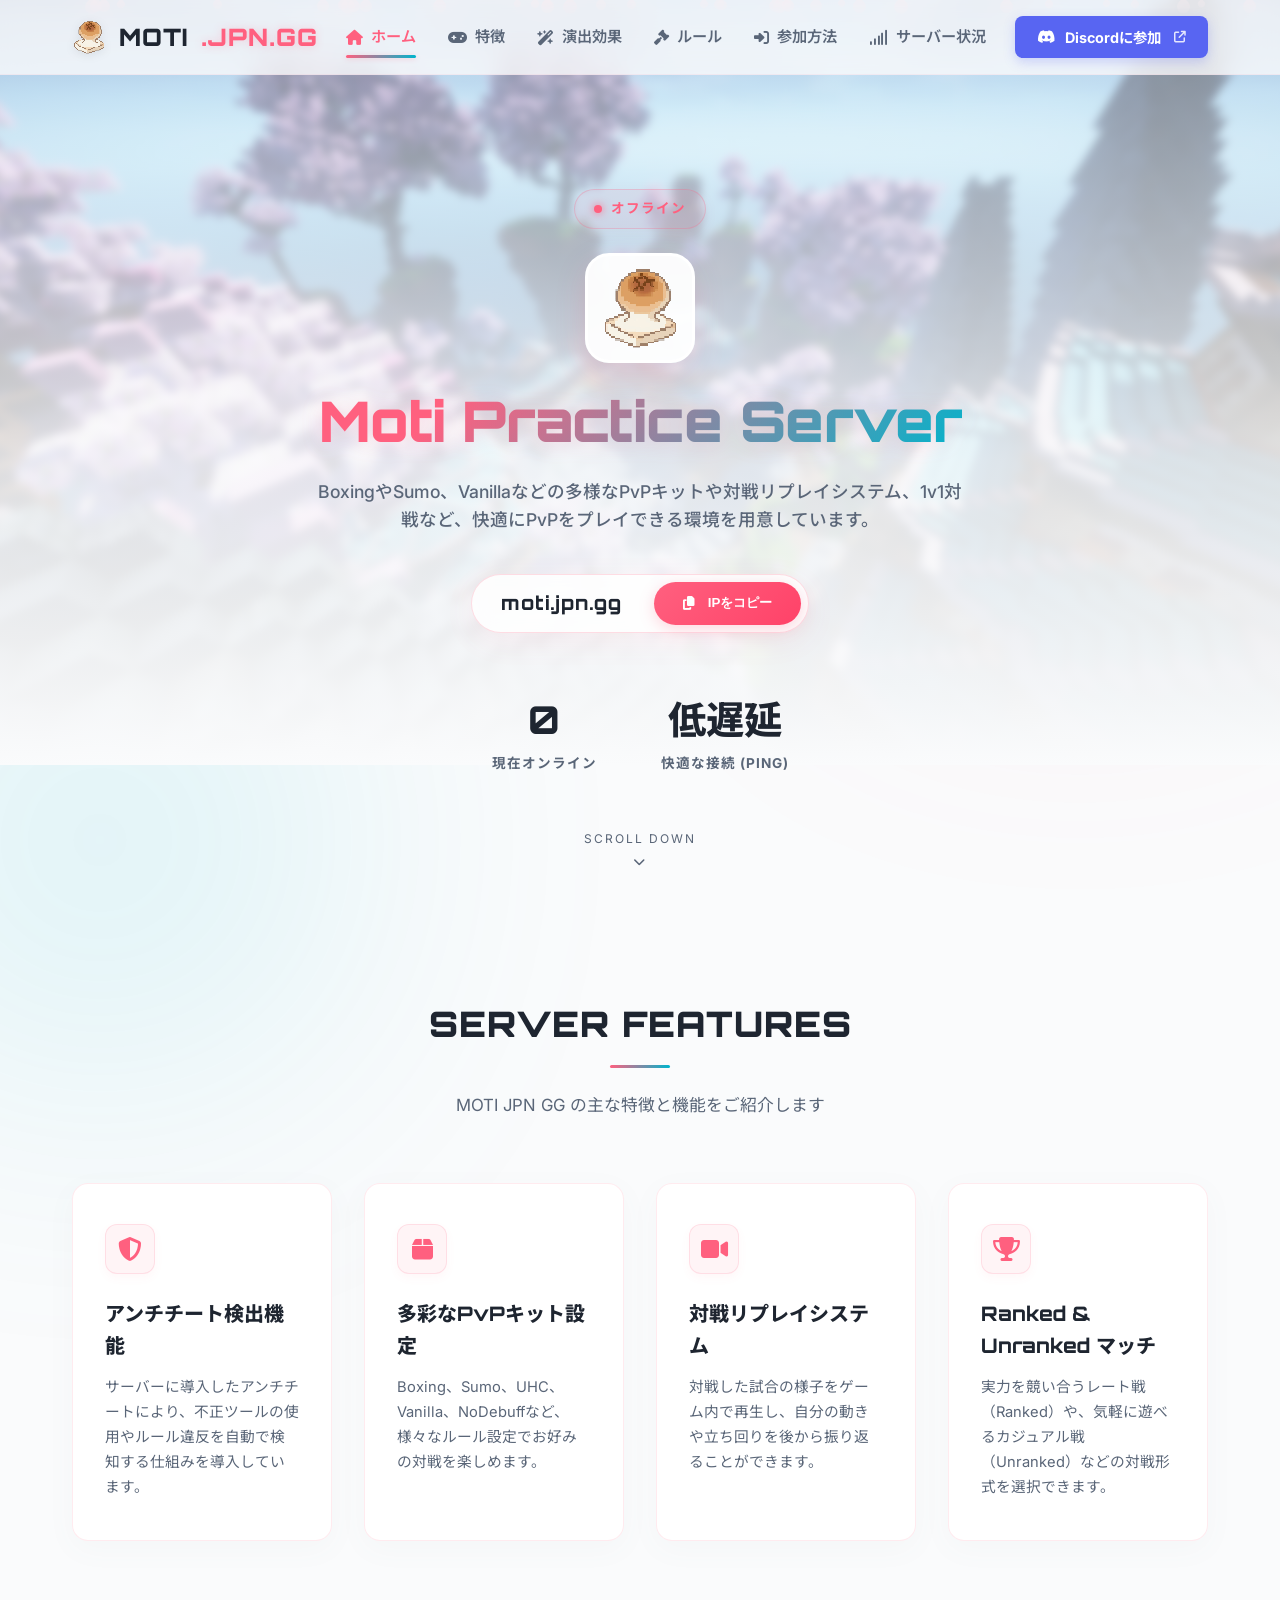
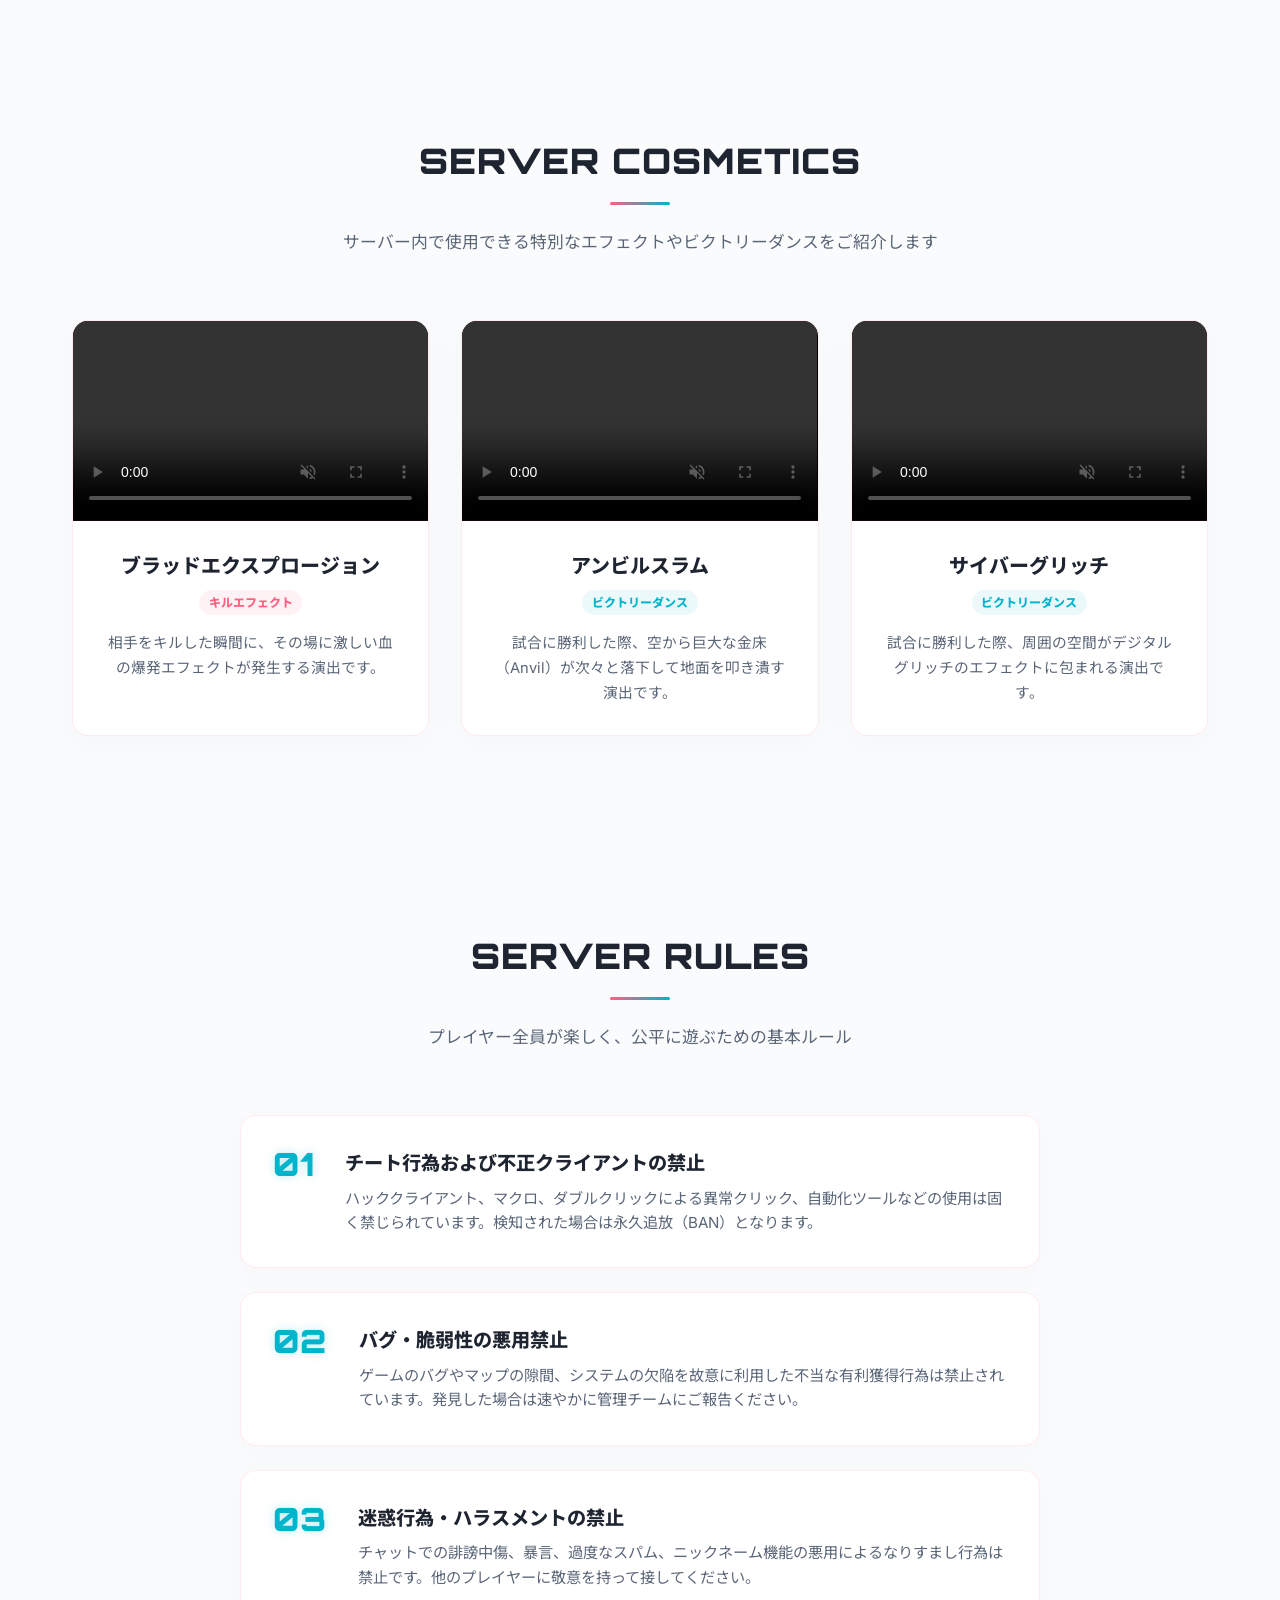
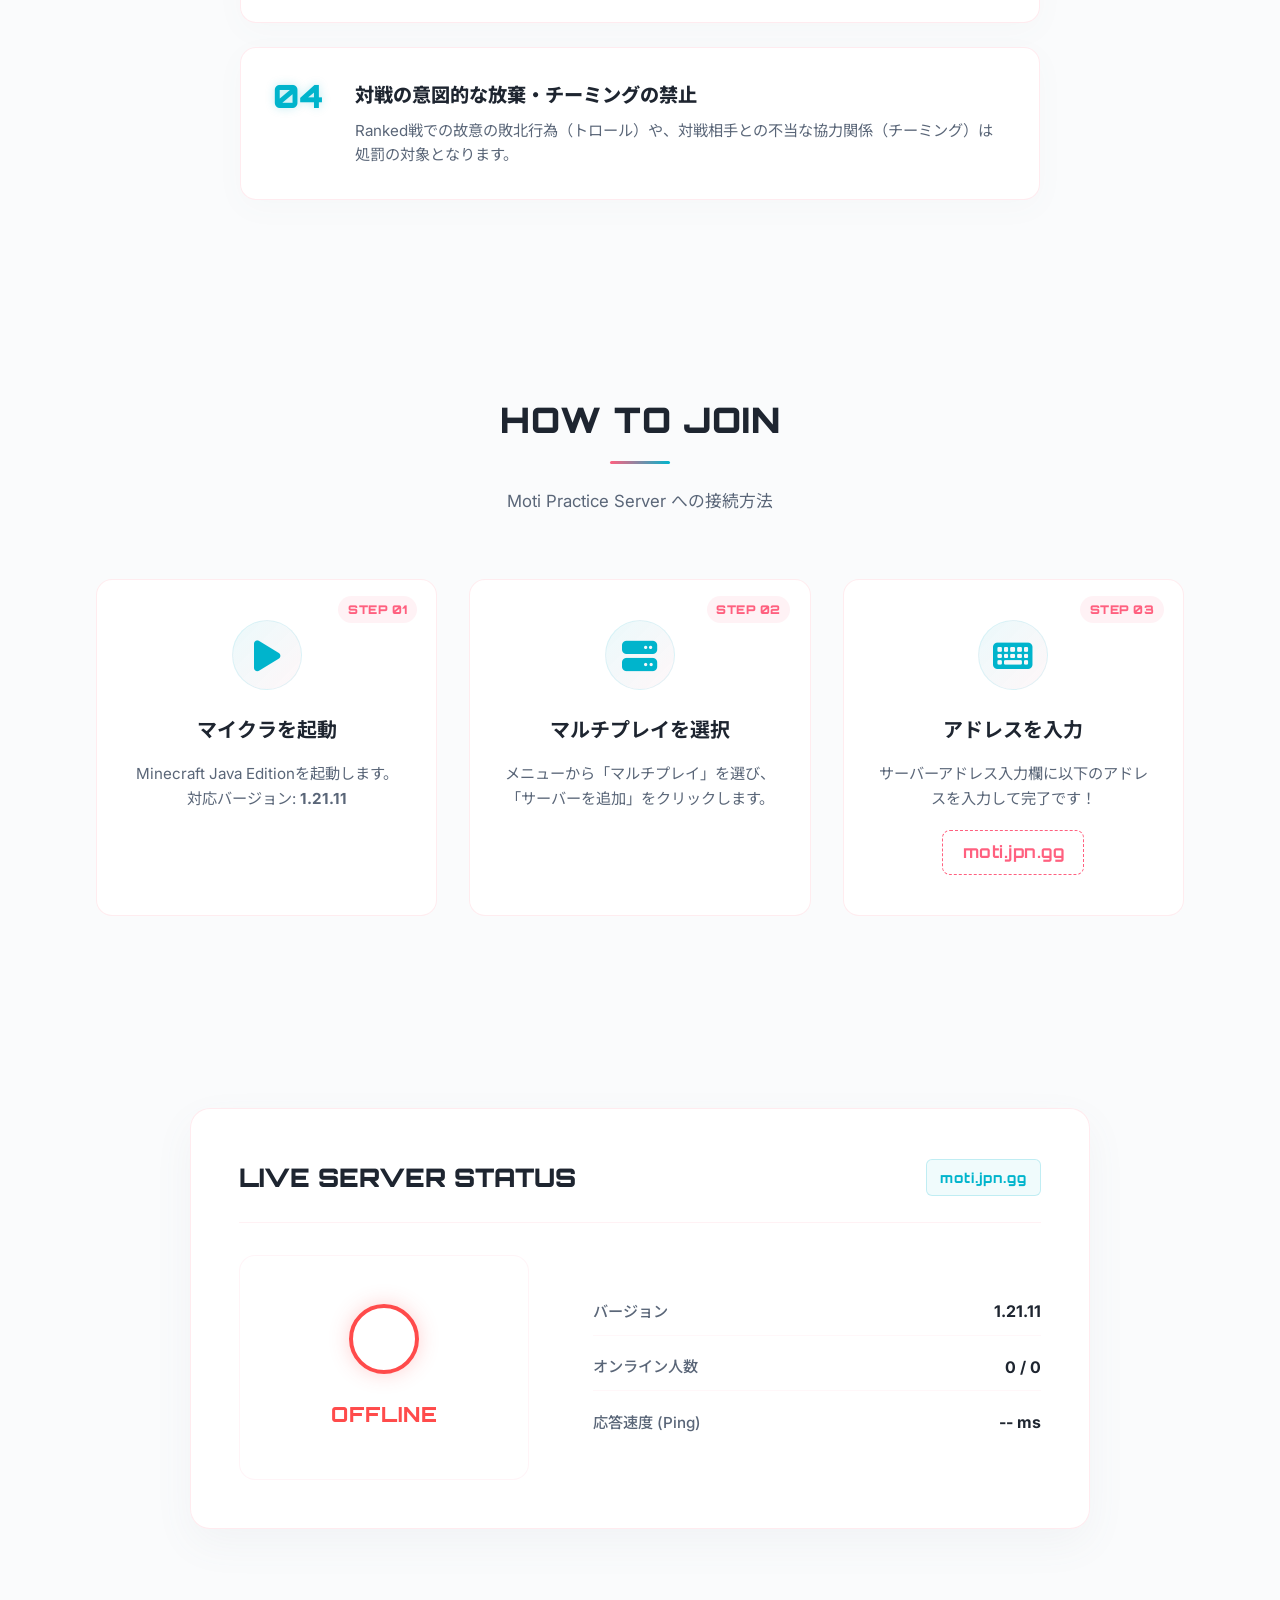
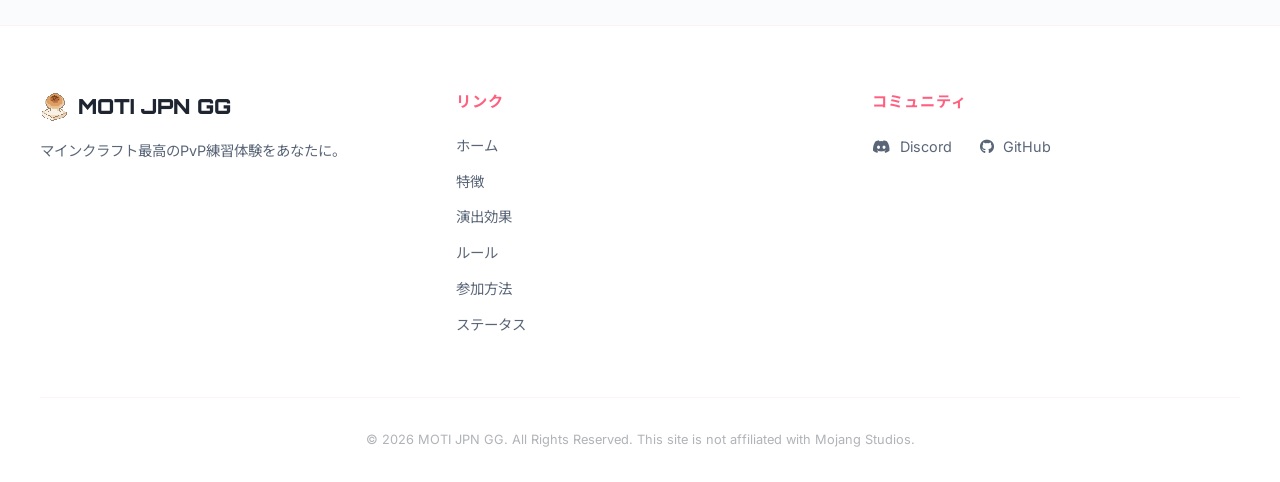
==== index.html @ 1f6f7da0 "Add files via upload" ====
<!DOCTYPE html>
<html lang="ja">
<head>
    <meta charset="UTF-8">
    <meta name="viewport" content="width=device-width, initial-scale=1.0">
    <title>MOTI JPN GG | マインクラフト PvP プラクティスサーバー</title>
    <meta name="description" content="MOTI JPN GGは、Sumo, Boxing, Vanilla, UHCなどの充実したキット対戦、アンチチート機能、リプレイ機能を備えたMinecraft PvPプラクティスサーバーです。IP: moti.jpn.gg">
    
    <!-- Google Fonts -->
    <link rel="preconnect" href="https://fonts.googleapis.com">
    <link rel="preconnect" href="https://fonts.gstatic.com" crossorigin>
    <link href="https://fonts.googleapis.com/css2?family=Inter:wght@300;400;600;700;800&family=Orbitron:wght@500;700;900&family=Noto+Sans+JP:wght@400;500;700;900&display=swap" rel="stylesheet">
    
    <!-- FontAwesome Icons -->
    <link rel="stylesheet" href="https://cdnjs.cloudflare.com/ajax/libs/font-awesome/6.4.0/css/all.min.css">
    
    <!-- Favicon (Tab Icon) -->
    <link rel="icon" href="assets/logo.png" type="image/png">
    
    <!-- CSS Stylesheet -->
    <link rel="stylesheet" href="style.css">
</head>
<body>
    <!-- Sakura Falling Background effect container -->
    <div class="sakura-container" id="sakura-container"></div>

    <!-- Background Glows (Sakura Soft Pink & Cyan) -->
    <div class="bg-glow bg-glow-1"></div>
    <div class="bg-glow bg-glow-2"></div>

    <!-- Navigation Header -->
    <header class="header">
        <div class="nav-container">
            <a href="#" class="logo" id="nav-logo">
                <img src="assets/logo.png" alt="Mochi Logo" class="logo-img">
                <span class="logo-moti">MOTI</span><span class="logo-gg">.JPN.GG</span>
            </a>
            
            <nav class="nav-menu" id="nav-menu">
                <a href="#home" class="nav-link active" id="link-home"><i class="fa-solid fa-house"></i> ホーム</a>
                <a href="#features" class="nav-link" id="link-features"><i class="fa-solid fa-gamepad"></i> 特徴</a>
                <a href="#cosmetics" class="nav-link" id="link-cosmetics"><i class="fa-solid fa-wand-magic-sparkles"></i> 演出効果</a>
                <a href="#rules" class="nav-link" id="link-rules"><i class="fa-solid fa-gavel"></i> ルール</a>
                <a href="#join" class="nav-link" id="link-join"><i class="fa-solid fa-right-to-bracket"></i> 参加方法</a>
                <a href="#status" class="nav-link" id="link-status"><i class="fa-solid fa-signal"></i> サーバー状況</a>
            </nav>
            
            <div class="nav-cta">
                <a href="https://discord.gg/aWamq5YGHT" target="_blank" class="btn btn-discord-nav" id="btn-discord-nav">
                    <i class="fa-brands fa-discord"></i> Discordに参加 <i class="fa-solid fa-arrow-up-right-from-square" style="font-size: 0.75rem; margin-left: 0.2rem; opacity: 0.85;"></i>
                </a>
            </div>
            
            <button class="mobile-menu-toggle" id="mobile-menu-toggle" aria-label="Toggle menu">
                <i class="fa-solid fa-bars"></i>
            </button>
        </div>
    </header>

    <!-- Mobile Drawer Menu -->
    <div class="mobile-drawer" id="mobile-drawer">
        <button class="mobile-drawer-close" id="mobile-drawer-close"><i class="fa-solid fa-xmark"></i></button>
        <div class="drawer-links">
            <a href="#home" class="drawer-link" id="drawer-link-home"><i class="fa-solid fa-house"></i> ホーム</a>
            <a href="#features" class="drawer-link" id="drawer-link-features"><i class="fa-solid fa-gamepad"></i> 特徴</a>
            <a href="#cosmetics" class="drawer-link" id="drawer-link-cosmetics"><i class="fa-solid fa-wand-magic-sparkles"></i> 演出効果</a>
            <a href="#rules" class="drawer-link" id="drawer-link-rules"><i class="fa-solid fa-gavel"></i> ルール</a>
            <a href="#join" class="drawer-link" id="drawer-link-join"><i class="fa-solid fa-right-to-bracket"></i> 参加方法</a>
            <a href="#status" class="drawer-link" id="drawer-link-status"><i class="fa-solid fa-signal"></i> サーバー状況</a>
            <button class="btn btn-copy-ip" id="btn-copy-ip-drawer" style="margin-top: 2rem; width: 100%;">
                <i class="fa-solid fa-copy"></i> IPをコピー
            </button>
        </div>
    </div>

    <!-- Main Content Container -->
    <main>
        <!-- Hero Section -->
        <section id="home" class="hero-section">
            <div class="hero-banner-container">
                <div class="hero-banner-image" style="background-image: url('assets/lobby.jpg');"></div>
                <div class="hero-banner-overlay"></div>
            </div>
            
            <div class="hero-content">
                <div class="status-badge" id="hero-status-badge">
                    <span class="pulse-indicator"></span>
                    <span class="status-badge-text" id="status-badge-text">読み込み中...</span>
                </div>

                <div class="hero-icon-container">
                    <img src="assets/logo.png" alt="Mochi Mascot" class="hero-mascot-img">
                </div>
                
                <h1 class="hero-title">
                    <span class="text-glow">Moti Practice Server</span>
                </h1>
                
                <p class="hero-description">
                    BoxingやSumo、Vanillaなどの多様なPvPキットや対戦リプレイシステム、1v1対戦など、快適にPvPをプレイできる環境を用意しています。
                </p>

                <!-- Copy IP Card -->
                <div class="copy-ip-container">
                    <div class="ip-display" id="ip-address">moti.jpn.gg</div>
                    <button class="btn-copy-hero" id="btn-copy-ip-hero" aria-label="Copy server IP address">
                        <span class="copy-icon"><i class="fa-solid fa-copy"></i></span>
                        <span class="copy-text">IPをコピー</span>
                    </button>
                </div>
                
                <div class="hero-stats">
                    <div class="stat-card">
                        <span class="stat-number" id="hero-online-count">0</span>
                        <span class="stat-label">現在オンライン</span>
                    </div>
                    <div class="stat-card">
                        <span class="stat-number">低遅延</span>
                        <span class="stat-label">快適な接続 (Ping)</span>
                    </div>
                </div>
            </div>
            
            <div class="scroll-indicator">
                <span>SCROLL DOWN</span>
                <i class="fa-solid fa-chevron-down"></i>
            </div>
        </section>

        <!-- Features Section -->
        <section id="features" class="section">
            <h2 class="section-title">SERVER FEATURES <span class="accent-line"></span></h2>
            <p class="section-subtitle">MOTI JPN GG の主な特徴と機能をご紹介します</p>
            
            <div class="grid-container">
                <!-- Feature 1 -->
                <div class="feature-card">
                    <div class="feature-icon"><i class="fa-solid fa-shield-halved"></i></div>
                    <h3>アンチチート検出機能</h3>
                    <p>サーバーに導入したアンチチートにより、不正ツールの使用やルール違反を自動で検知する仕組みを導入しています。</p>
                </div>
                
                <!-- Feature 2 -->
                <div class="feature-card">
                    <div class="feature-icon"><i class="fa-solid fa-box"></i></div>
                    <h3>多彩なPvPキット設定</h3>
                    <p>Boxing、Sumo、UHC、Vanilla、NoDebuffなど、様々なルール設定でお好みの対戦を楽しめます。</p>
                </div>
                
                <!-- Feature 3 -->
                <div class="feature-card">
                    <div class="feature-icon"><i class="fa-solid fa-video"></i></div>
                    <h3>対戦リプレイシステム</h3>
                    <p>対戦した試合の様子をゲーム内で再生し、自分の動きや立ち回りを後から振り返ることができます。</p>
                </div>

                <!-- Feature 4 -->
                <div class="feature-card">
                    <div class="feature-icon"><i class="fa-solid fa-trophy"></i></div>
                    <h3>Ranked & Unranked マッチ</h3>
                    <p>実力を競い合うレート戦（Ranked）や、気軽に遊べるカジュアル戦（Unranked）などの対戦形式を選択できます。</p>
                </div>
            </div>
        </section>

        <!-- Cosmetics Section -->
        <section id="cosmetics" class="section">
            <h2 class="section-title">SERVER COSMETICS <span class="accent-line"></span></h2>
            <p class="section-subtitle">サーバー内で使用できる特別なエフェクトやビクトリーダンスをご紹介します</p>
            
            <div class="grid-container">
                <!-- Video 1 -->
                <div class="feature-card cosmetic-card">
                    <div class="video-wrapper">
                        <video class="cosmetic-video" autoplay loop muted playsinline controls>
                            <source src="assets/blood_explosion.mp4" type="video/mp4">
                            お使いのブラウザは動画の再生に対応していません。
                        </video>
                    </div>
                    <div class="cosmetic-info">
                        <h3>ブラッドエクスプロージョン</h3>
                        <span class="cosmetic-badge killeffect-badge">キルエフェクト</span>
                        <p>相手をキルした瞬間に、その場に激しい血の爆発エフェクトが発生する演出です。</p>
                    </div>
                </div>
                
                <!-- Video 2 -->
                <div class="feature-card cosmetic-card">
                    <div class="video-wrapper">
                        <video class="cosmetic-video" autoplay loop muted playsinline controls>
                            <source src="assets/anvil_slam.mp4" type="video/mp4">
                            お使いのブラウザは動画の再生に対応していません。
                        </video>
                    </div>
                    <div class="cosmetic-info">
                        <h3>アンビルスラム</h3>
                        <span class="cosmetic-badge victorydance-badge">ビクトリーダンス</span>
                        <p>試合に勝利した際、空から巨大な金床（Anvil）が次々と落下して地面を叩き潰す演出です。</p>
                    </div>
                </div>
                
                <!-- Video 3 -->
                <div class="feature-card cosmetic-card">
                    <div class="video-wrapper">
                        <video class="cosmetic-video" autoplay loop muted playsinline controls>
                            <source src="assets/cyber_glitch.mp4" type="video/mp4">
                            お使いのブラウザは動画の再生に対応していません。
                        </video>
                    </div>
                    <div class="cosmetic-info">
                        <h3>サイバーグリッチ</h3>
                        <span class="cosmetic-badge victorydance-badge">ビクトリーダンス</span>
                        <p>試合に勝利した際、周囲の空間がデジタルグリッチのエフェクトに包まれる演出です。</p>
                    </div>
                </div>
            </div>
        </section>

        <!-- Rules Section -->
        <section id="rules" class="section">
            <h2 class="section-title">SERVER RULES <span class="accent-line"></span></h2>
            <p class="section-subtitle">プレイヤー全員が楽しく、公平に遊ぶための基本ルール</p>
            
            <div class="rules-container">
                <div class="rule-item">
                    <div class="rule-number">01</div>
                    <div class="rule-content">
                        <h3>チート行為および不正クライアントの禁止</h3>
                        <p>ハッククライアント、マクロ、ダブルクリックによる異常クリック、自動化ツールなどの使用は固く禁じられています。検知された場合は永久追放（BAN）となります。</p>
                    </div>
                </div>
                
                <div class="rule-item">
                    <div class="rule-number">02</div>
                    <div class="rule-content">
                        <h3>バグ・脆弱性の悪用禁止</h3>
                        <p>ゲームのバグやマップの隙間、システムの欠陥を故意に利用した不当な有利獲得行為は禁止されています。発見した場合は速やかに管理チームにご報告ください。</p>
                    </div>
                </div>

                <div class="rule-item">
                    <div class="rule-number">03</div>
                    <div class="rule-content">
                        <h3>迷惑行為・ハラスメントの禁止</h3>
                        <p>チャットでの誹謗中傷、暴言、過度なスパム、ニックネーム機能の悪用によるなりすまし行為は禁止です。他のプレイヤーに敬意を持って接してください。</p>
                    </div>
                </div>
                
                <div class="rule-item">
                    <div class="rule-number">04</div>
                    <div class="rule-content">
                        <h3>対戦の意図的な放棄・チーミングの禁止</h3>
                        <p>Ranked戦での故意の敗北行為（トロール）や、対戦相手との不当な協力関係（チーミング）は処罰の対象となります。</p>
                    </div>
                </div>
            </div>
        </section>

        <!-- How to Join Section -->
        <section id="join" class="section">
            <h2 class="section-title">HOW TO JOIN <span class="accent-line"></span></h2>
            <p class="section-subtitle">Moti Practice Server への接続方法</p>
            
            <div class="join-steps-container">
                <!-- Step 1 -->
                <div class="join-step-card">
                    <div class="step-badge">STEP 01</div>
                    <div class="step-icon"><i class="fa-solid fa-play"></i></div>
                    <h3>マイクラを起動</h3>
                    <p>Minecraft Java Editionを起動します。<br>対応バージョン: <strong>1.21.11</strong></p>
                </div>
                
                <!-- Step 2 -->
                <div class="join-step-card">
                    <div class="step-badge">STEP 02</div>
                    <div class="step-icon"><i class="fa-solid fa-server"></i></div>
                    <h3>マルチプレイを選択</h3>
                    <p>メニューから「マルチプレイ」を選び、「サーバーを追加」をクリックします。</p>
                </div>
                
                <!-- Step 3 -->
                <div class="join-step-card">
                    <div class="step-badge">STEP 03</div>
                    <div class="step-icon"><i class="fa-solid fa-keyboard"></i></div>
                    <h3>アドレスを入力</h3>
                    <p>サーバーアドレス入力欄に以下のアドレスを入力して完了です！</p>
                    <div class="join-ip-box">moti.jpn.gg</div>
                </div>
            </div>
        </section>

        <!-- Server Status Section -->
        <section id="status" class="section">
            <div class="status-card-premium">
                <div class="status-header">
                    <h2>LIVE SERVER STATUS</h2>
                    <span class="server-ip-badge">moti.jpn.gg</span>
                </div>
                
                <div class="status-body">
                    <div class="status-indicator-large">
                        <div class="indicator-ring" id="status-ring"></div>
                        <div class="indicator-text" id="status-text-large">接続中...</div>
                    </div>
                    
                    <div class="status-details">
                        <div class="detail-row">
                            <span class="detail-label">バージョン</span>
                            <span class="detail-value" id="status-version">1.21.11</span>
                        </div>
                        <div class="detail-row">
                            <span class="detail-label">オンライン人数</span>
                            <span class="detail-value" id="status-players">0 / 0</span>
                        </div>

                        <div class="detail-row">
                            <span class="detail-label">応答速度 (Ping)</span>
                            <span class="detail-value" id="status-ping">-- ms</span>
                        </div>
                    </div>
                </div>
            </div>
        </section>
    </main>

    <!-- Footer -->
    <footer class="footer">
        <div class="footer-container">
            <div class="footer-brand">
                <div class="footer-logo-row">
                    <img src="assets/logo.png" alt="Mochi Logo" class="footer-logo-img">
                    <h3>MOTI JPN GG</h3>
                </div>
                <p>マインクラフト最高のPvP練習体験をあなたに。</p>
            </div>
            <div class="footer-links">
                <h4>リンク</h4>
                <a href="#home">ホーム</a>
                <a href="#features">特徴</a>
                <a href="#cosmetics">演出効果</a>
                <a href="#rules">ルール</a>
                <a href="#join">参加方法</a>
                <a href="#status">ステータス</a>
            </div>
            <div class="footer-social">
                <h4>コミュニティ</h4>
                <a href="https://discord.gg/aWamq5YGHT" target="_blank" aria-label="Join Discord"><i class="fa-brands fa-discord"></i> Discord</a>
                <a href="https://github.com/your-repo" target="_blank" aria-label="Github Repository"><i class="fa-brands fa-github"></i> GitHub</a>
            </div>
        </div>
        <div class="footer-bottom">
            <p>&copy; 2026 MOTI JPN GG. All Rights Reserved. This site is not affiliated with Mojang Studios.</p>
        </div>
    </footer>

    <!-- Copy Toast Notification -->
    <div class="toast" id="toast">
        <i class="fa-solid fa-circle-check"></i> IPアドレスをクリップボードにコピーしました！
    </div>

    <!-- JavaScript logic -->
    <script src="app.js"></script>
</body>
</html>
---- style.css ----
/* ==========================================================================
   MOTI JPN GG Premium Light Theme CSS (White-Dominant Sakura Design)
   ========================================================================== */

/* Variables */
:root {
    --bg-color: #fafbfc;
    --card-bg: rgba(255, 255, 255, 0.94);
    --card-border: rgba(255, 120, 147, 0.15);
    --text-primary: #1e2530;
    --text-secondary: #5a6678;
    --accent-color: #ff607f; /* Sakura Cherry Pink */
    --accent-glow: rgba(255, 96, 127, 0.25);
    --secondary-color: #00b4cc; /* Japanese Traditional Roof Cyan */
    --secondary-glow: rgba(0, 180, 204, 0.25);
    --success-color: #10b981;
    --transition-speed: 0.3s;
    --font-primary: 'Inter', 'Noto Sans JP', sans-serif;
    --font-heading: 'Orbitron', 'Noto Sans JP', sans-serif;
}

/* Reset */
* {
    margin: 0;
    padding: 0;
    box-sizing: border-box;
    scroll-behavior: smooth;
}

body {
    background-color: var(--bg-color);
    color: var(--text-primary);
    font-family: var(--font-primary);
    line-height: 1.6;
    overflow-x: hidden;
}

/* Background Glow Effects */
.bg-glow {
    position: absolute;
    width: 600px;
    height: 600px;
    border-radius: 50%;
    filter: blur(140px);
    opacity: 0.25;
    pointer-events: none;
    z-index: -1;
}

.bg-glow-1 {
    top: 10%;
    right: -100px;
    background: radial-gradient(circle, var(--accent-color) 0%, transparent 70%);
}

.bg-glow-2 {
    top: 60%;
    left: -200px;
    background: radial-gradient(circle, var(--secondary-color) 0%, transparent 70%);
}

/* Scrollbar Customization */
::-webkit-scrollbar {
    width: 8px;
}

::-webkit-scrollbar-track {
    background: var(--bg-color);
}

::-webkit-scrollbar-thumb {
    background: rgba(255, 96, 127, 0.35);
    border-radius: 4px;
}

::-webkit-scrollbar-thumb:hover {
    background: var(--accent-color);
}

/* Header & Navigation */
.header {
    position: fixed;
    top: 0;
    left: 0;
    width: 100%;
    z-index: 100;
    backdrop-filter: blur(15px);
    background-color: rgba(250, 251, 252, 0.8);
    border-bottom: 1px solid rgba(255, 120, 147, 0.08);
    transition: all var(--transition-speed);
}

.header.scrolled {
    padding: 0.4rem 0;
    background-color: rgba(255, 255, 255, 0.95);
    box-shadow: 0 4px 20px rgba(100, 116, 139, 0.05);
}

.nav-container {
    max-width: 1200px;
    margin: 0 auto;
    padding: 1rem 2rem;
    display: flex;
    justify-content: space-between;
    align-items: center;
}

.logo {
    display: flex;
    align-items: center;
    gap: 0.8rem;
    font-family: var(--font-heading);
    font-size: 1.5rem;
    font-weight: 900;
    text-decoration: none;
    letter-spacing: 1px;
}

.logo-img {
    height: 34px;
    width: auto;
    image-rendering: pixelated;
    filter: drop-shadow(0 2px 5px rgba(0, 0, 0, 0.08));
}

.logo-moti {
    color: var(--text-primary);
}

.logo-gg {
    color: var(--accent-color);
    text-shadow: 0 0 8px var(--accent-glow);
}

.nav-menu {
    display: flex;
    gap: 2rem;
}

.nav-link {
    color: var(--text-secondary);
    text-decoration: none;
    font-size: 0.95rem;
    font-weight: 600;
    transition: color var(--transition-speed);
    display: flex;
    align-items: center;
    gap: 0.5rem;
    position: relative;
    padding: 0.4rem 0;
}

.nav-link:hover, .nav-link.active {
    color: var(--accent-color);
}

.nav-link.active::after {
    content: '';
    position: absolute;
    bottom: -2px;
    left: 0;
    width: 100%;
    height: 3px;
    background: linear-gradient(90deg, var(--accent-color) 0%, var(--secondary-color) 100%);
    border-radius: 10px;
    box-shadow: 0 1px 5px var(--accent-glow);
}

/* Buttons */
.btn {
    background: linear-gradient(135deg, var(--accent-color) 0%, #ff4268 100%);
    color: white;
    border: none;
    padding: 0.7rem 1.4rem;
    border-radius: 50px;
    font-weight: 700;
    cursor: pointer;
    transition: all var(--transition-speed);
    font-family: var(--font-primary);
    box-shadow: 0 4px 15px var(--accent-glow);
}

.btn:hover {
    transform: translateY(-2px);
    box-shadow: 0 6px 20px rgba(255, 96, 127, 0.45);
}

.btn:active {
    transform: translateY(1px);
}


.btn-discord-nav {
    background: #5865F2; /* Discord Blurple */
    color: white;
    text-decoration: none;
    display: inline-flex;
    align-items: center;
    gap: 0.6rem;
    padding: 0.6rem 1.4rem;
    border-radius: 8px; /* Slightly rounded rectangle like in the user's upload */
    font-weight: 700;
    font-size: 0.9rem;
    box-shadow: 0 4px 12px rgba(88, 101, 242, 0.25);
    transition: all var(--transition-speed);
}

.btn-discord-nav:hover {
    background: #4752c4;
    transform: translateY(-2px);
    box-shadow: 0 6px 18px rgba(88, 101, 242, 0.4);
}

.btn-discord-nav:active {
    transform: translateY(1px);
}

/* Mobile Toggle */
.mobile-menu-toggle {
    display: none;
    background: none;
    border: none;
    color: var(--text-primary);
    font-size: 1.5rem;
    cursor: pointer;
}

/* Mobile Drawer */
.mobile-drawer {
    position: fixed;
    top: 0;
    right: -100%;
    width: 300px;
    height: 100vh;
    background-color: rgba(255, 255, 255, 0.98);
    backdrop-filter: blur(20px);
    z-index: 1000;
    padding: 3rem 2rem;
    display: flex;
    flex-direction: column;
    transition: right 0.4s cubic-bezier(0.77, 0.2, 0.05, 1.0);
    border-left: 1px solid rgba(255, 120, 147, 0.1);
}

.mobile-drawer.open {
    right: 0;
}

.mobile-drawer-close {
    position: absolute;
    top: 1.5rem;
    right: 1.5rem;
    background: none;
    border: none;
    color: var(--text-primary);
    font-size: 1.8rem;
    cursor: pointer;
}

.drawer-links {
    display: flex;
    flex-direction: column;
    gap: 1.5rem;
    margin-top: 3rem;
}

.drawer-link {
    color: var(--text-secondary);
    text-decoration: none;
    font-size: 1.2rem;
    font-weight: 600;
    display: flex;
    align-items: center;
    gap: 0.8rem;
    transition: color var(--transition-speed);
}

.drawer-link:hover, .drawer-link.active {
    color: var(--accent-color);
}

/* Hero Section */
.hero-section {
    min-height: 100vh;
    display: flex;
    flex-direction: column;
    justify-content: center;
    align-items: center;
    padding: 8rem 2rem 4rem;
    text-align: center;
    position: relative;
    z-index: 1;
}

.hero-banner-container {
    position: absolute;
    top: 0;
    left: 0;
    width: 100%;
    height: 85%;
    z-index: -2;
    overflow: hidden;
}

.hero-banner-image {
    width: 100%;
    height: 100%;
    background-size: cover;
    background-position: center;
    filter: blur(4px) saturate(1.1);
    transform: scale(1.05);
}

.hero-banner-overlay {
    position: absolute;
    top: 0;
    left: 0;
    width: 100%;
    height: 100%;
    background: linear-gradient(to bottom, rgba(250, 251, 252, 0.35) 0%, rgba(250, 251, 252, 0.85) 60%, rgba(250, 251, 252, 1) 100%);
}

.hero-content {
    max-width: 900px;
    display: flex;
    flex-direction: column;
    align-items: center;
}

.hero-icon-container {
    width: 110px;
    height: 110px;
    background-color: var(--card-bg);
    border: 3px solid #ffffff;
    border-radius: 24px;
    display: flex;
    justify-content: center;
    align-items: center;
    margin-bottom: 1.5rem;
    box-shadow: 0 10px 30px rgba(255, 96, 127, 0.18);
    animation: mascot-bounce 4s ease-in-out infinite;
}

@keyframes mascot-bounce {
    0%, 100% { transform: translateY(0); }
    50% { transform: translateY(-8px); }
}

.hero-mascot-img {
    width: 80px;
    height: 80px;
    image-rendering: pixelated;
}

.status-badge {
    background-color: rgba(255, 96, 127, 0.08);
    border: 1px solid rgba(255, 96, 127, 0.25);
    color: var(--accent-color);
    padding: 0.5rem 1.2rem;
    border-radius: 50px;
    font-weight: 700;
    font-size: 0.85rem;
    display: flex;
    align-items: center;
    gap: 0.6rem;
    margin-bottom: 1.5rem;
    letter-spacing: 1px;
    box-shadow: 0 4px 15px rgba(255, 96, 127, 0.05);
}

.status-badge.online {
    background-color: rgba(16, 185, 129, 0.08);
    border-color: rgba(16, 185, 129, 0.25);
    color: var(--success-color);
}

.pulse-indicator {
    width: 8px;
    height: 8px;
    background-color: var(--accent-color);
    border-radius: 50%;
    display: inline-block;
    box-shadow: 0 0 8px var(--accent-color);
    animation: pulse 1.8s infinite;
}

.status-badge.online .pulse-indicator {
    background-color: var(--success-color);
    box-shadow: 0 0 8px var(--success-color);
}

@keyframes pulse {
    0% {
        transform: scale(0.95);
        box-shadow: 0 0 0 0 rgba(255, 96, 127, 0.7);
    }
    70% {
        transform: scale(1);
        box-shadow: 0 0 0 6px rgba(255, 96, 127, 0);
    }
    100% {
        transform: scale(0.95);
        box-shadow: 0 0 0 0 rgba(255, 96, 127, 0);
    }
}

.status-badge.online .pulse-indicator {
    animation-name: pulse-online;
}

@keyframes pulse-online {
    0% {
        transform: scale(0.95);
        box-shadow: 0 0 0 0 rgba(16, 185, 129, 0.7);
    }
    70% {
        transform: scale(1);
        box-shadow: 0 0 0 6px rgba(16, 185, 129, 0);
    }
    100% {
        transform: scale(0.95);
        box-shadow: 0 0 0 0 rgba(16, 185, 129, 0);
    }
}

.hero-title {
    font-family: var(--font-heading);
    font-size: 3.5rem;
    font-weight: 900;
    line-height: 1.2;
    letter-spacing: -0.5px;
    margin-bottom: 1.5rem;
    color: var(--text-primary);
}

.text-glow {
    background: linear-gradient(135deg, var(--accent-color) 20%, var(--secondary-color) 100%);
    -webkit-background-clip: text;
    -webkit-text-fill-color: transparent;
    filter: drop-shadow(0 2px 10px rgba(255, 96, 127, 0.15));
}

.hero-description {
    color: var(--text-secondary);
    font-size: 1.1rem;
    max-width: 650px;
    margin-bottom: 2.5rem;
    font-weight: 500;
}

/* Copy IP Card */
.copy-ip-container {
    background-color: rgba(255, 255, 255, 0.85);
    border: 1px solid rgba(255, 120, 147, 0.25);
    padding: 0.4rem 0.4rem 0.4rem 1.8rem;
    border-radius: 50px;
    display: flex;
    align-items: center;
    gap: 2rem;
    margin-bottom: 3.5rem;
    backdrop-filter: blur(10px);
    box-shadow: 0 8px 30px rgba(255, 96, 127, 0.08);
    transition: border-color var(--transition-speed), box-shadow var(--transition-speed);
}

.copy-ip-container:hover {
    border-color: var(--accent-color);
    box-shadow: 0 10px 30px rgba(255, 96, 127, 0.15);
}

.ip-display {
    font-family: var(--font-heading);
    font-size: 1.2rem;
    font-weight: 800;
    letter-spacing: 1px;
    color: var(--text-primary);
}

.btn-copy-hero {
    background: linear-gradient(135deg, var(--accent-color) 0%, #ff4268 100%);
    color: white;
    border: none;
    padding: 0.8rem 1.8rem;
    border-radius: 50px;
    font-weight: 800;
    cursor: pointer;
    display: flex;
    align-items: center;
    gap: 0.8rem;
    box-shadow: 0 4px 15px var(--accent-glow);
    transition: all var(--transition-speed);
}

.btn-copy-hero:hover {
    transform: scale(1.02);
    box-shadow: 0 6px 20px rgba(255, 96, 127, 0.45);
}

.btn-copy-hero:active {
    transform: scale(0.98);
}

.hero-stats {
    display: flex;
    gap: 4rem;
}

.stat-card {
    display: flex;
    flex-direction: column;
    align-items: center;
}

.stat-number {
    font-family: var(--font-heading);
    font-size: 2.4rem;
    font-weight: 800;
    color: var(--text-primary);
}

.stat-label {
    color: var(--text-secondary);
    font-size: 0.85rem;
    font-weight: 700;
    text-transform: uppercase;
    letter-spacing: 1px;
    margin-top: 0.2rem;
}

/* Scroll indicator */
.scroll-indicator {
    position: absolute;
    bottom: 2rem;
    display: flex;
    flex-direction: column;
    align-items: center;
    gap: 0.5rem;
    color: var(--text-secondary);
    font-size: 0.75rem;
    letter-spacing: 2px;
    animation: bounce 2s infinite;
}

@keyframes bounce {
    0%, 20%, 50%, 80%, 100% { transform: translateY(0); }
    40% { transform: translateY(-8px); }
    60% { transform: translateY(-4px); }
}

/* Sections Configuration */
.section {
    max-width: 1200px;
    margin: 0 auto;
    padding: 6rem 2rem;
    position: relative;
}

.section-title {
    font-family: var(--font-heading);
    font-size: 2.2rem;
    font-weight: 900;
    letter-spacing: 1px;
    text-align: center;
    margin-bottom: 0.5rem;
    position: relative;
    color: var(--text-primary);
}

.accent-line {
    display: block;
    width: 60px;
    height: 3px;
    background: linear-gradient(90deg, var(--accent-color) 0%, var(--secondary-color) 100%);
    margin: 0.8rem auto 1.5rem;
    border-radius: 10px;
}

.section-subtitle {
    color: var(--text-secondary);
    text-align: center;
    max-width: 600px;
    margin: 0 auto 4rem;
    font-size: 1.05rem;
}

/* Grid layout / Feature cards */
.grid-container {
    display: grid;
    grid-template-columns: repeat(auto-fit, minmax(260px, 1fr));
    gap: 2rem;
}

.feature-card {
    background-color: var(--card-bg);
    border: 1px solid var(--card-border);
    border-radius: 16px;
    padding: 2.5rem 2rem;
    transition: all var(--transition-speed);
    box-shadow: 0 8px 30px rgba(100, 116, 139, 0.04);
}

.feature-card:hover {
    transform: translateY(-6px);
    border-color: var(--accent-color);
    box-shadow: 0 15px 35px rgba(255, 96, 127, 0.12);
}

.feature-icon {
    width: 50px;
    height: 50px;
    border-radius: 12px;
    background-color: rgba(255, 96, 127, 0.07);
    border: 1px solid rgba(255, 96, 127, 0.15);
    color: var(--accent-color);
    display: flex;
    justify-content: center;
    align-items: center;
    font-size: 1.5rem;
    margin-bottom: 1.5rem;
    box-shadow: 0 4px 10px rgba(255, 96, 127, 0.05);
}

.feature-card h3 {
    font-family: var(--font-heading);
    font-size: 1.25rem;
    font-weight: 800;
    margin-bottom: 0.8rem;
    color: var(--text-primary);
}

.feature-card p {
    color: var(--text-secondary);
    font-size: 0.92rem;
    line-height: 1.7;
}

/* Rules Section */
.rules-container {
    max-width: 800px;
    margin: 0 auto;
    display: flex;
    flex-direction: column;
    gap: 1.5rem;
}

.rule-item {
    display: flex;
    gap: 2rem;
    background-color: var(--card-bg);
    border: 1px solid var(--card-border);
    padding: 2rem;
    border-radius: 16px;
    box-shadow: 0 8px 30px rgba(100, 116, 139, 0.03);
    transition: all var(--transition-speed);
}

.rule-item:hover {
    border-color: var(--secondary-color);
    box-shadow: 0 12px 35px rgba(0, 180, 204, 0.08);
}

.rule-number {
    font-family: var(--font-heading);
    font-size: 2rem;
    font-weight: 900;
    color: var(--secondary-color);
    text-shadow: 0 0 10px var(--secondary-glow);
    line-height: 1;
}

.rule-content h3 {
    font-family: var(--font-heading);
    font-size: 1.2rem;
    font-weight: 800;
    margin-bottom: 0.5rem;
    color: var(--text-primary);
}

.rule-content p {
    color: var(--text-secondary);
    font-size: 0.95rem;
    line-height: 1.6;
}

/* Server Status Card Premium */
.status-card-premium {
    background-color: var(--card-bg);
    border: 1px solid var(--card-border);
    border-radius: 20px;
    padding: 3rem;
    max-width: 900px;
    margin: 0 auto;
    box-shadow: 0 15px 40px rgba(100, 116, 139, 0.06);
}

.status-header {
    display: flex;
    justify-content: space-between;
    align-items: center;
    border-bottom: 1px solid rgba(255, 120, 147, 0.1);
    padding-bottom: 1.5rem;
    margin-bottom: 2rem;
}

.status-header h2 {
    font-family: var(--font-heading);
    font-size: 1.6rem;
    font-weight: 900;
    color: var(--text-primary);
}

.server-ip-badge {
    background-color: rgba(0, 180, 204, 0.06);
    border: 1px solid rgba(0, 180, 204, 0.2);
    color: var(--secondary-color);
    padding: 0.4rem 0.8rem;
    border-radius: 6px;
    font-family: var(--font-heading);
    font-weight: 800;
    font-size: 0.85rem;
    letter-spacing: 1px;
}

.status-body {
    display: flex;
    gap: 4rem;
    align-items: center;
}

.status-indicator-large {
    flex: 1;
    display: flex;
    flex-direction: column;
    align-items: center;
    justify-content: center;
    background-color: rgba(255, 255, 255, 0.6);
    border-radius: 16px;
    padding: 3rem 2rem;
    border: 1px solid rgba(255, 120, 147, 0.08);
}

.indicator-ring {
    width: 70px;
    height: 70px;
    border-radius: 50%;
    border: 4px solid rgba(255, 96, 127, 0.1);
    border-top: 4px solid var(--accent-color);
    animation: spin 1s linear infinite;
    margin-bottom: 1.5rem;
}

.indicator-ring.online {
    border: 4px solid var(--success-color);
    animation: none;
    box-shadow: 0 0 20px rgba(16, 185, 129, 0.25);
}

.indicator-ring.offline {
    border: 4px solid #ff4b4b;
    animation: none;
    box-shadow: 0 0 20px rgba(255, 75, 75, 0.25);
}

@keyframes spin {
    0% { transform: rotate(0deg); }
    100% { transform: rotate(360deg); }
}

.indicator-text {
    font-family: var(--font-heading);
    font-size: 1.3rem;
    font-weight: 800;
    text-transform: uppercase;
    letter-spacing: 1px;
}

.status-details {
    flex: 2;
    display: flex;
    flex-direction: column;
    gap: 1.2rem;
}

.detail-row {
    display: flex;
    justify-content: space-between;
    align-items: center;
    border-bottom: 1px solid rgba(255, 120, 147, 0.06);
    padding-bottom: 0.6rem;
}

.detail-row:last-child {
    border-bottom: none;
    padding-bottom: 0;
}

.detail-label {
    color: var(--text-secondary);
    font-size: 0.95rem;
    font-weight: 500;
}

.detail-value {
    font-weight: 700;
    color: var(--text-primary);
}

#status-motd {
    font-family: monospace;
    font-size: 0.9rem;
    color: #475569;
}

/* Footer Section */
.footer {
    background-color: #ffffff;
    border-top: 1px solid rgba(255, 120, 147, 0.1);
    padding: 4rem 2rem 2rem;
}

.footer-container {
    max-width: 1200px;
    margin: 0 auto;
    display: grid;
    grid-template-columns: repeat(auto-fit, minmax(220px, 1fr));
    gap: 3rem;
    margin-bottom: 3rem;
}

.footer-logo-row {
    display: flex;
    align-items: center;
    gap: 0.6rem;
    margin-bottom: 1rem;
}

.footer-logo-img {
    height: 28px;
    width: auto;
    image-rendering: pixelated;
}

.footer-brand h3 {
    font-family: var(--font-heading);
    font-size: 1.3rem;
    font-weight: 900;
    color: var(--text-primary);
}

.footer-brand p {
    color: var(--text-secondary);
    font-size: 0.9rem;
}

.footer-links h4, .footer-social h4 {
    font-family: var(--font-heading);
    font-size: 0.95rem;
    text-transform: uppercase;
    letter-spacing: 1px;
    margin-bottom: 1.2rem;
    color: var(--accent-color);
}

.footer-links a, .footer-social a {
    display: block;
    color: var(--text-secondary);
    text-decoration: none;
    font-size: 0.9rem;
    margin-bottom: 0.8rem;
    transition: color var(--transition-speed);
}

.footer-links a:hover, .footer-social a:hover {
    color: var(--accent-color);
}

.footer-social a {
    display: inline-flex;
    align-items: center;
    gap: 0.6rem;
    margin-right: 1.5rem;
}

.footer-bottom {
    max-width: 1200px;
    margin: 0 auto;
    border-top: 1px solid rgba(255, 120, 147, 0.08);
    padding-top: 2rem;
    text-align: center;
}

.footer-bottom p {
    color: rgba(30, 37, 48, 0.35);
    font-size: 0.8rem;
}

/* Falling Sakura Leaves Effect */
.sakura-container {
    position: fixed;
    top: 0;
    left: 0;
    width: 100%;
    height: 100%;
    pointer-events: none;
    z-index: 2;
    overflow: hidden;
}

.sakura-petal {
    position: absolute;
    background-color: #ffb7c5;
    border-radius: 150% 0 150% 150%;
    opacity: 0.6;
    transform: rotate(-45deg);
    animation: fall linear infinite;
    pointer-events: none;
}

@keyframes fall {
    0% {
        top: -50px;
        transform: translateX(0) rotate(-45deg);
    }
    100% {
        top: 105vh;
        transform: translateX(200px) rotate(360deg);
    }
}

/* Copy Toast Notification */
.toast {
    position: fixed;
    bottom: 2rem;
    left: 50%;
    transform: translateX(-50%) translateY(100px);
    background-color: var(--accent-color);
    color: #ffffff;
    padding: 0.8rem 1.8rem;
    border-radius: 50px;
    font-weight: 700;
    font-size: 0.95rem;
    display: flex;
    align-items: center;
    gap: 0.6rem;
    box-shadow: 0 10px 25px rgba(255, 96, 127, 0.35);
    z-index: 10000;
    opacity: 0;
    transition: transform 0.4s cubic-bezier(0.175, 0.885, 0.32, 1.275), opacity 0.3s ease;
    pointer-events: none;
}

.toast.show {
    transform: translateX(-50%) translateY(0);
    opacity: 1;
}

/* Cosmetics Section */
.cosmetic-card {
    padding: 0 !important; /* Reset padding to let video fit edge-to-edge */
    overflow: hidden;
    display: flex;
    flex-direction: column;
}

.video-wrapper {
    width: 100%;
    aspect-ratio: 16/9;
    background: #000;
    overflow: hidden;
    position: relative;
    border-bottom: 1px solid rgba(255, 96, 127, 0.08);
}

.cosmetic-video {
    width: 100%;
    height: 100%;
    object-fit: cover;
    display: block;
}

.cosmetic-info {
    padding: 1.8rem;
    display: flex;
    flex-direction: column;
    align-items: center;
    text-align: center;
    flex-grow: 1;
}

.cosmetic-info h3 {
    margin-bottom: 0.5rem;
}

.cosmetic-badge {
    font-size: 0.75rem;
    font-weight: 800;
    padding: 0.2rem 0.6rem;
    border-radius: 20px;
    margin-bottom: 1rem;
    display: inline-block;
}

.killeffect-badge {
    background: rgba(255, 96, 127, 0.08);
    color: var(--accent-color);
}

.victorydance-badge {
    background: rgba(0, 180, 204, 0.08);
    color: var(--secondary-color);
}

/* Join Steps Section */
.join-steps-container {
    display: grid;
    grid-template-columns: repeat(auto-fit, minmax(280px, 1fr));
    gap: 2rem;
    max-width: 1200px;
    margin: 3rem auto 0;
    padding: 0 1.5rem;
}

.join-step-card {
    background: rgba(255, 255, 255, 0.94);
    border: 1px solid rgba(255, 96, 127, 0.12);
    border-radius: 16px;
    padding: 2.5rem 2rem;
    text-align: center;
    position: relative;
    box-shadow: var(--shadow-sm);
    transition: all var(--transition-speed) ease;
    display: flex;
    flex-direction: column;
    align-items: center;
}

.join-step-card:hover {
    transform: translateY(-5px);
    box-shadow: 0 12px 30px rgba(255, 96, 127, 0.08);
    border-color: rgba(255, 96, 127, 0.25);
}

.step-badge {
    position: absolute;
    top: 1rem;
    right: 1.2rem;
    font-family: var(--font-heading);
    font-size: 0.75rem;
    font-weight: 900;
    color: var(--accent-color);
    background: rgba(255, 96, 127, 0.08);
    padding: 0.25rem 0.6rem;
    border-radius: 20px;
    letter-spacing: 0.5px;
}

.step-icon {
    font-size: 2.2rem;
    color: var(--secondary-color);
    margin-bottom: 1.5rem;
    width: 70px;
    height: 70px;
    background: linear-gradient(135deg, rgba(0, 180, 204, 0.08) 0%, rgba(255, 96, 127, 0.05) 100%);
    border-radius: 50%;
    display: flex;
    align-items: center;
    justify-content: center;
    border: 1px solid rgba(0, 180, 204, 0.1);
}

.join-step-card h3 {
    font-size: 1.25rem;
    font-weight: 700;
    color: var(--text-primary);
    margin-bottom: 1rem;
}

.join-step-card p {
    font-size: 0.95rem;
    color: var(--text-secondary);
    line-height: 1.6;
}

.join-ip-box {
    margin-top: 1.2rem;
    background: var(--bg-primary);
    border: 1px dashed var(--accent-color);
    color: var(--accent-color);
    font-family: var(--font-heading);
    font-weight: 700;
    font-size: 1.05rem;
    padding: 0.5rem 1.2rem;
    border-radius: 8px;
    letter-spacing: 0.5px;
}

/* Responsive adjustments */
@media (max-width: 900px) {
    .hero-title {
        font-size: 2.6rem;
    }
    
    .status-body {
        flex-direction: column;
        gap: 2rem;
    }
    
    .status-indicator-large {
        width: 100%;
    }
}

@media (max-width: 768px) {
    .nav-menu, .nav-cta {
        display: none;
    }
    
    .mobile-menu-toggle {
        display: block;
    }
    
    .hero-title {
        font-size: 2.1rem;
    }
    
    .hero-stats {
        gap: 2rem;
    }
    
    .stat-number {
        font-size: 2rem;
    }
    
    .copy-ip-container {
        padding: 0.4rem 0.4rem 0.4rem 1.2rem;
        gap: 1rem;
    }
    
    .ip-display {
        font-size: 1rem;
    }
    
    .btn-copy-hero {
        padding: 0.7rem 1.2rem;
        font-size: 0.9rem;
    }
}
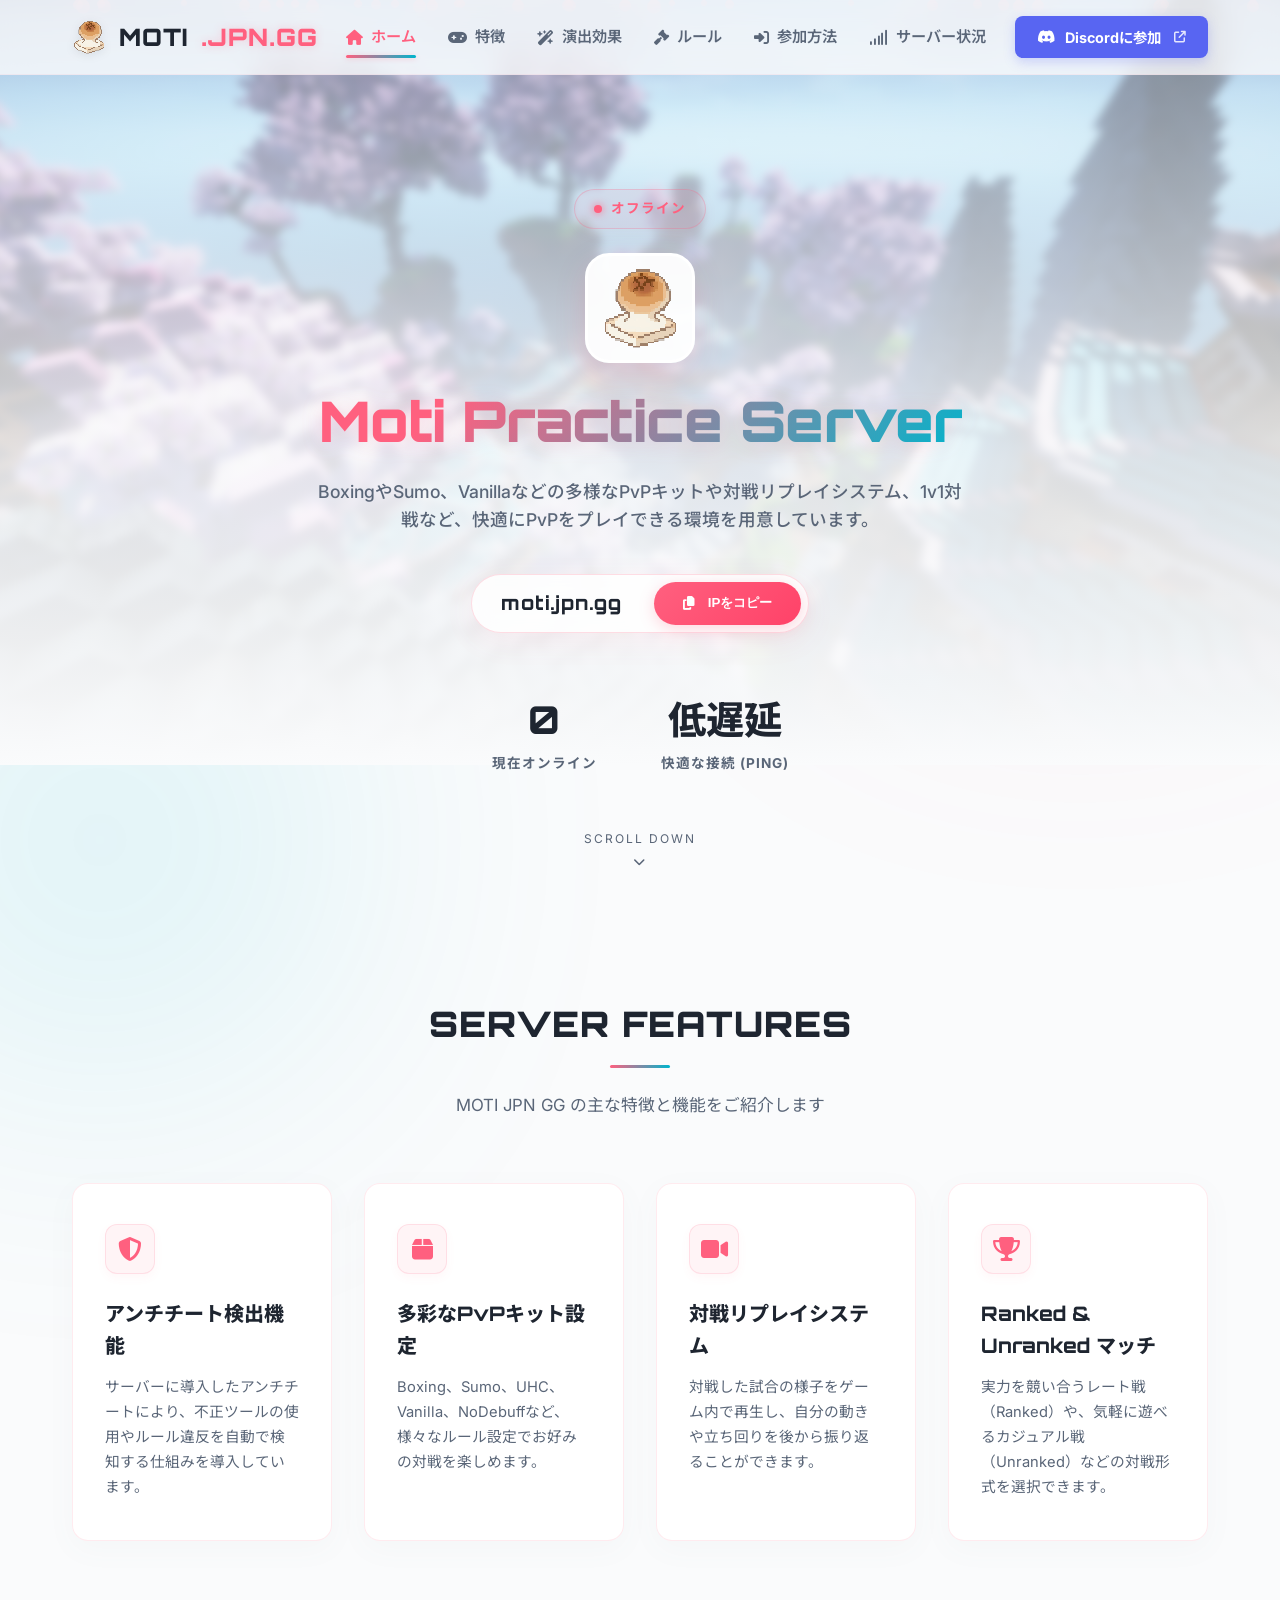
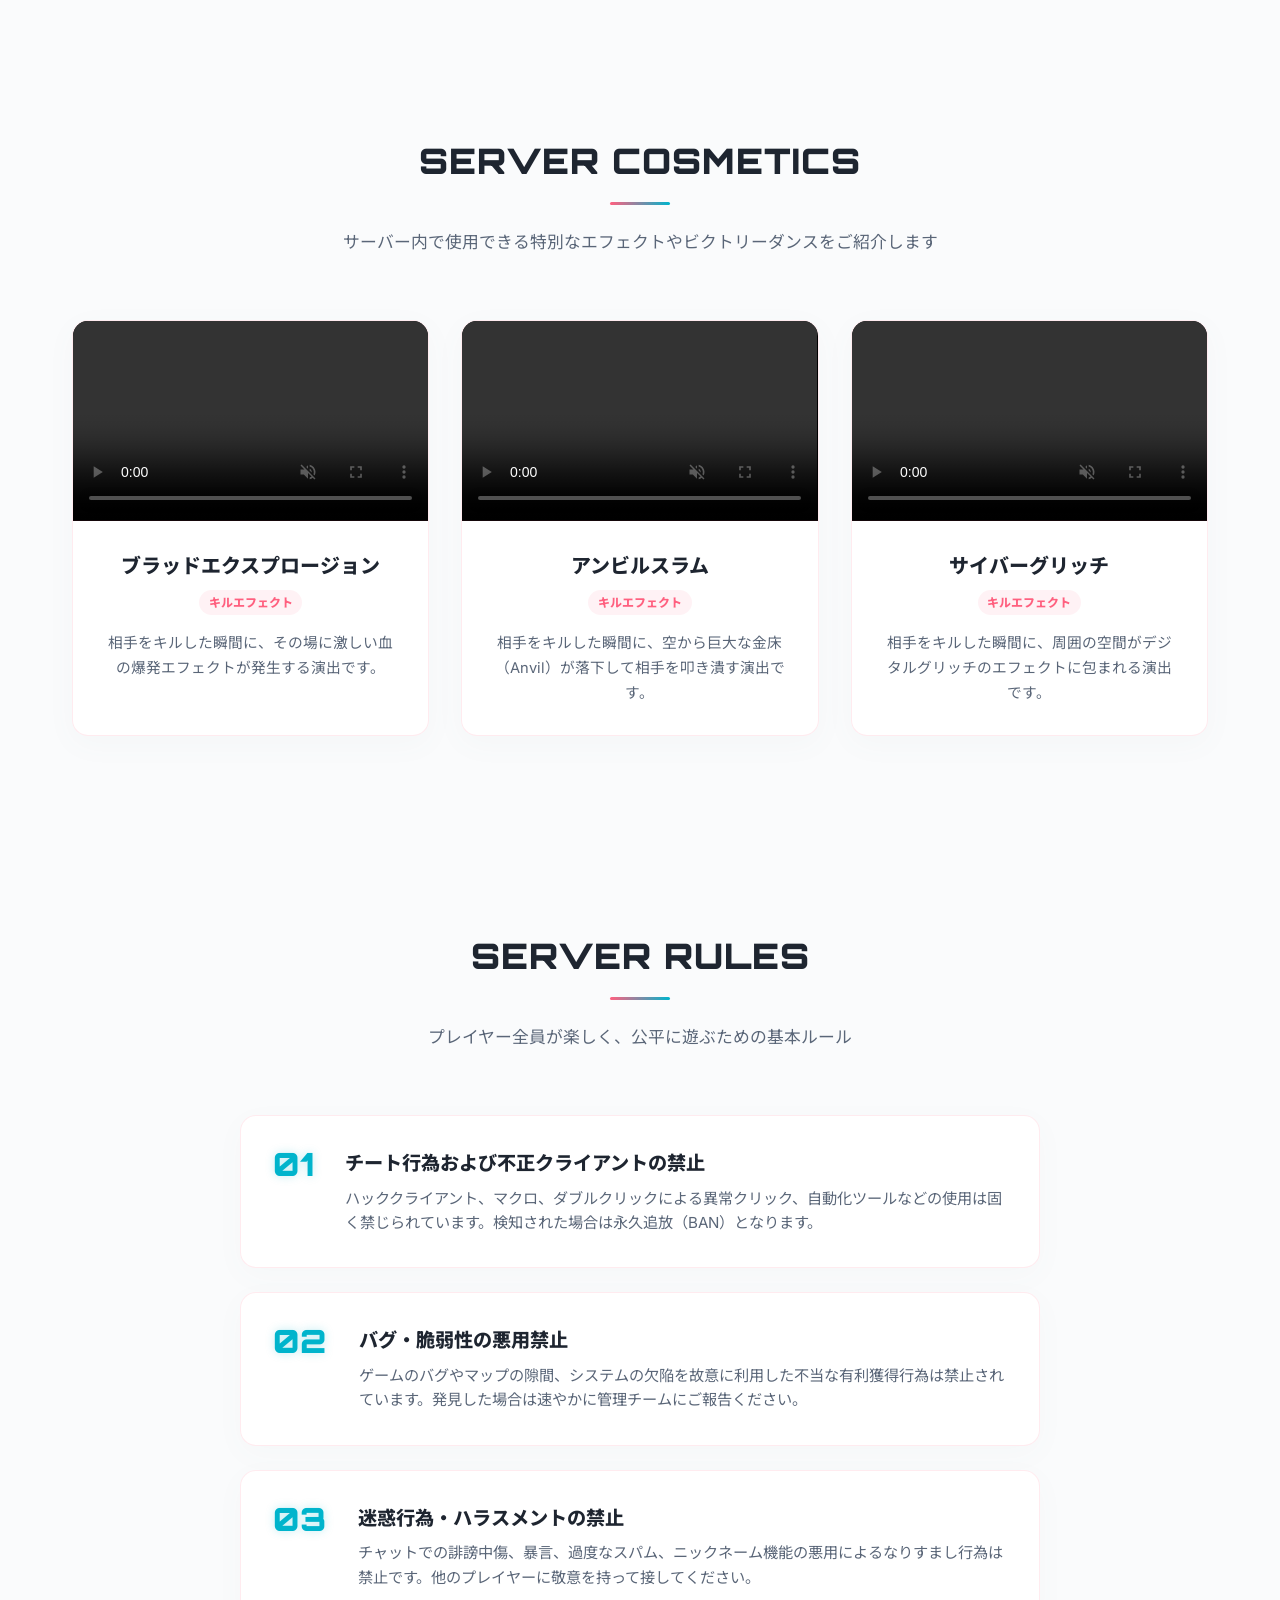
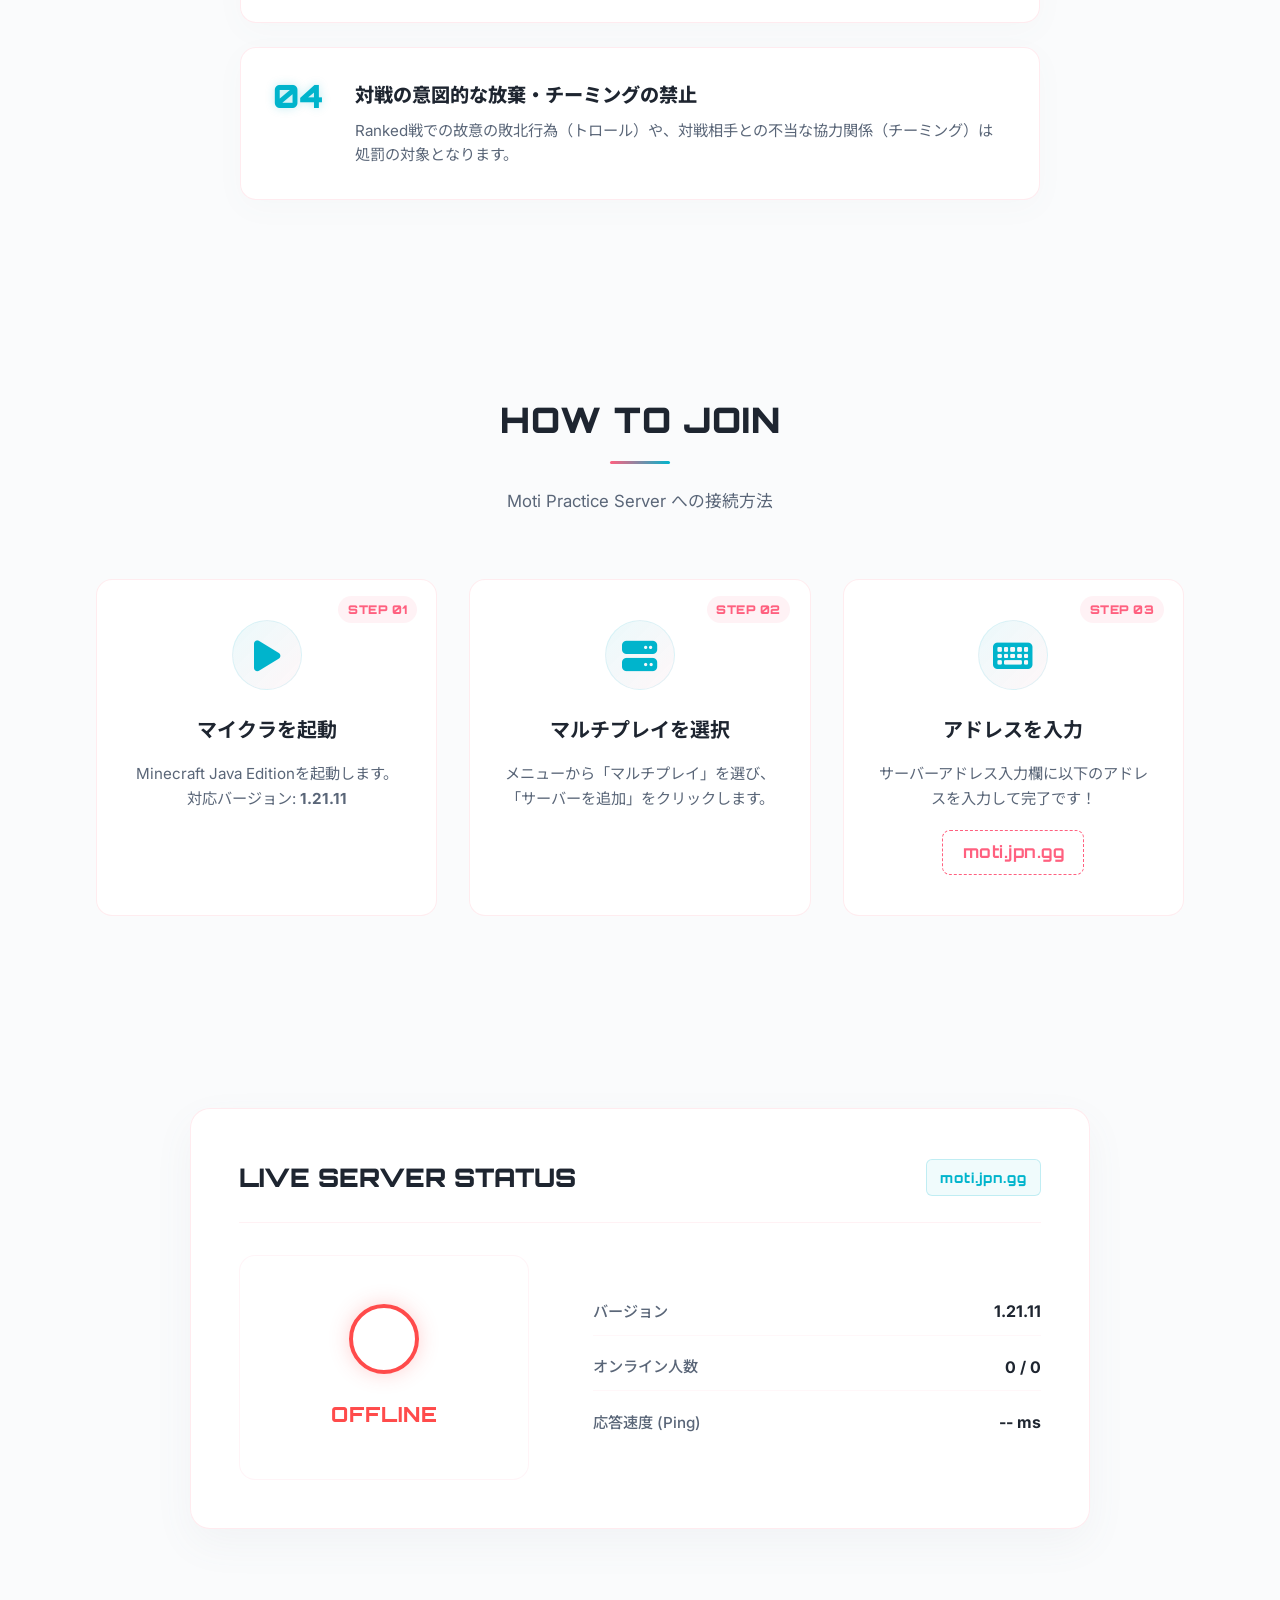
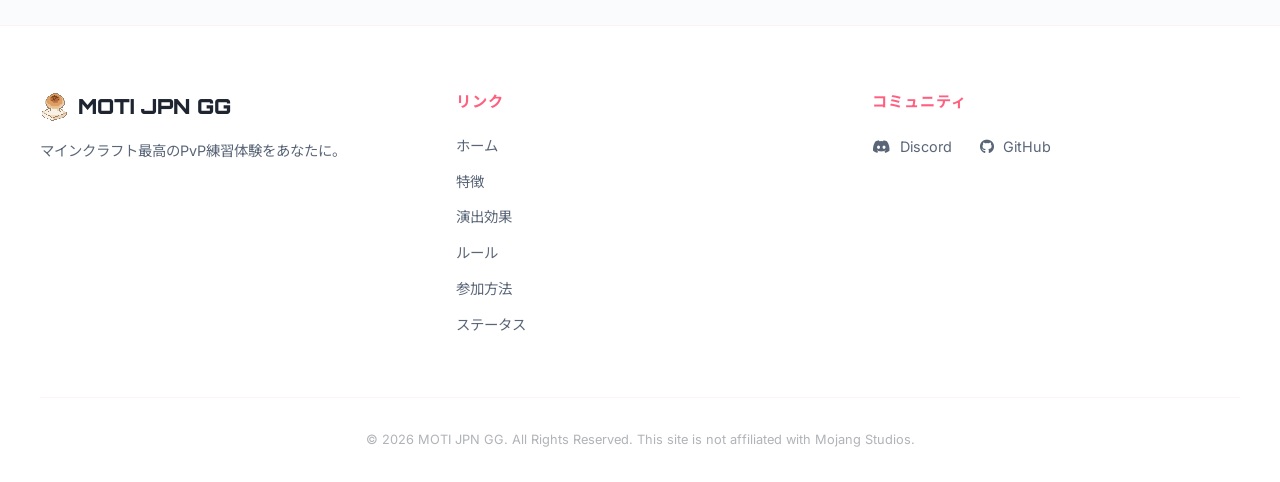
==== commit e56aee68: "Add files via upload" ====
--- a/index.html
+++ b/index.html
@@ -194,8 +194,8 @@
                     </div>
                     <div class="cosmetic-info">
                         <h3>アンビルスラム</h3>
-                        <span class="cosmetic-badge victorydance-badge">ビクトリーダンス</span>
-                        <p>試合に勝利した際、空から巨大な金床（Anvil）が次々と落下して地面を叩き潰す演出です。</p>
+                        <span class="cosmetic-badge killeffect-badge">キルエフェクト</span>
+                        <p>相手をキルした瞬間に、空から巨大な金床（Anvil）が落下して相手を叩き潰す演出です。</p>
                     </div>
                 </div>
                 
@@ -209,8 +209,8 @@
                     </div>
                     <div class="cosmetic-info">
                         <h3>サイバーグリッチ</h3>
-                        <span class="cosmetic-badge victorydance-badge">ビクトリーダンス</span>
-                        <p>試合に勝利した際、周囲の空間がデジタルグリッチのエフェクトに包まれる演出です。</p>
+                        <span class="cosmetic-badge killeffect-badge">キルエフェクト</span>
+                        <p>相手をキルした瞬間に、周囲の空間がデジタルグリッチのエフェクトに包まれる演出です。</p>
                     </div>
                 </div>
             </div>
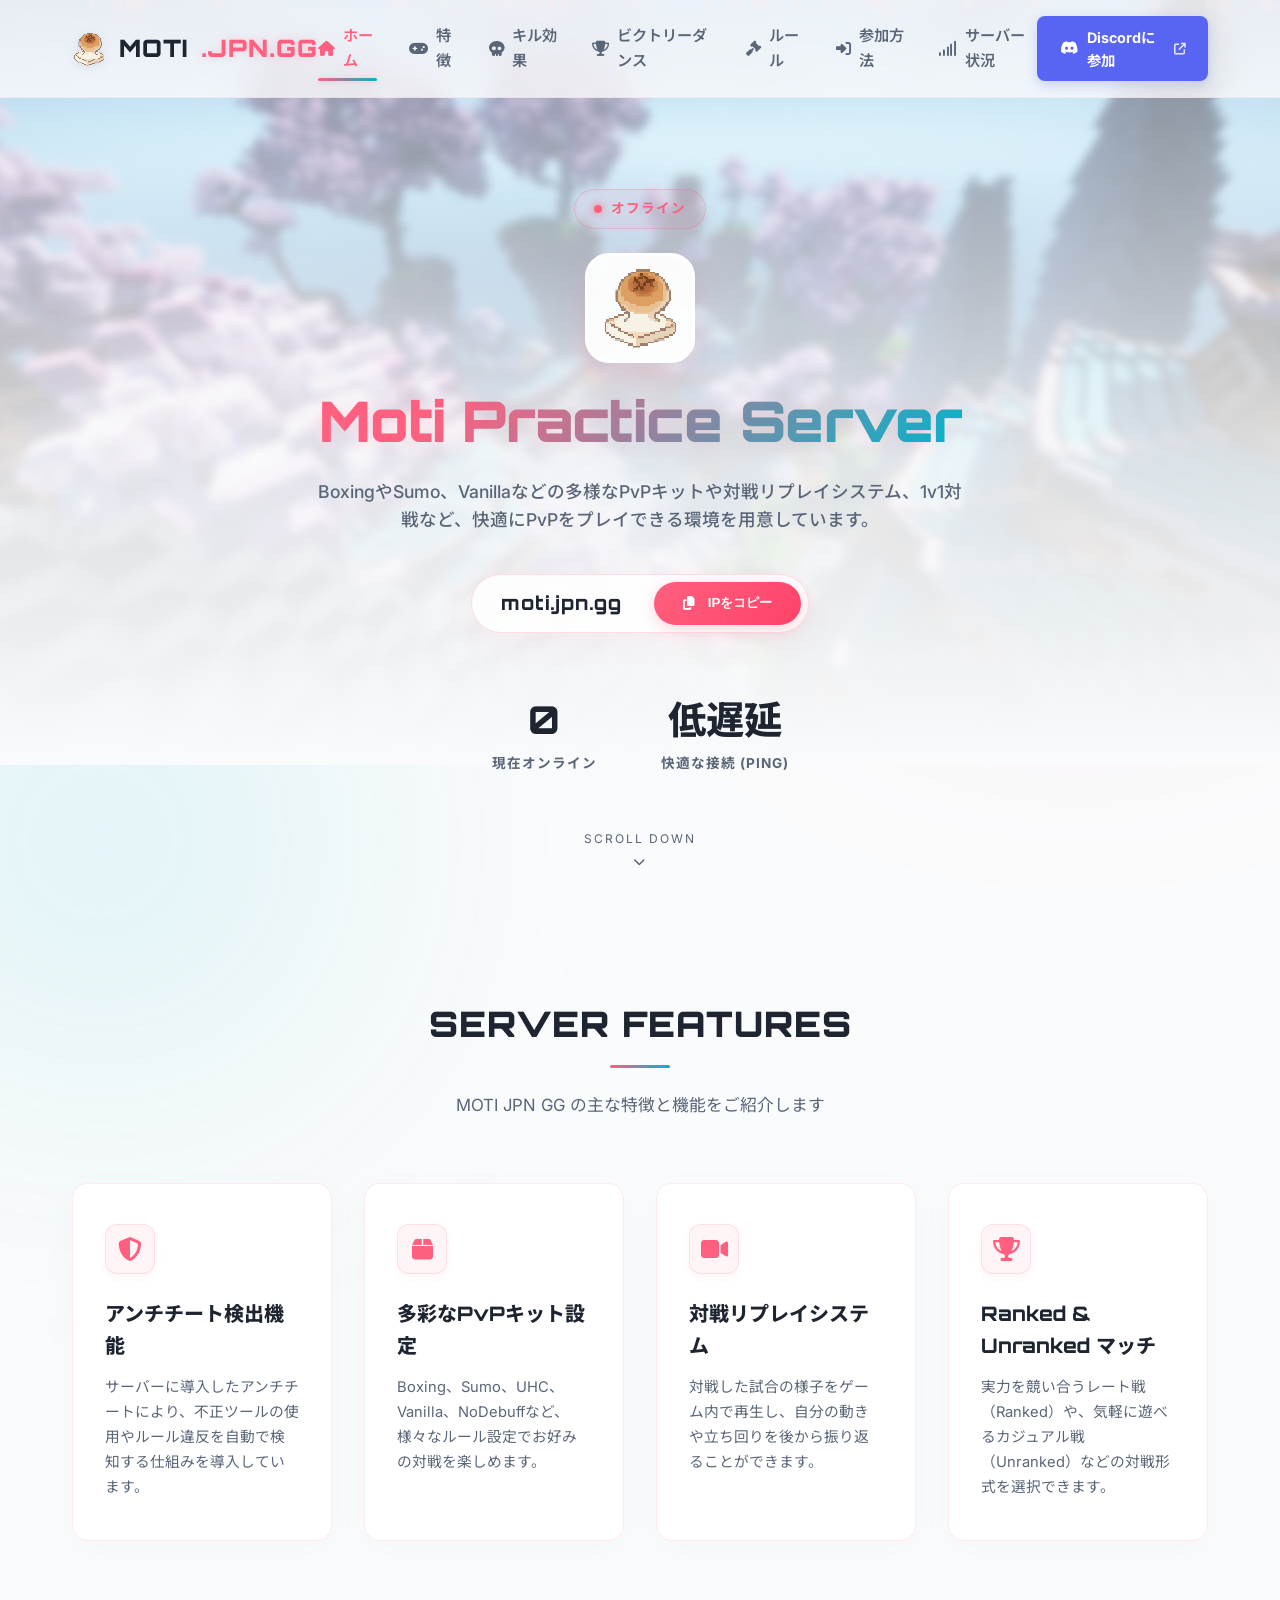
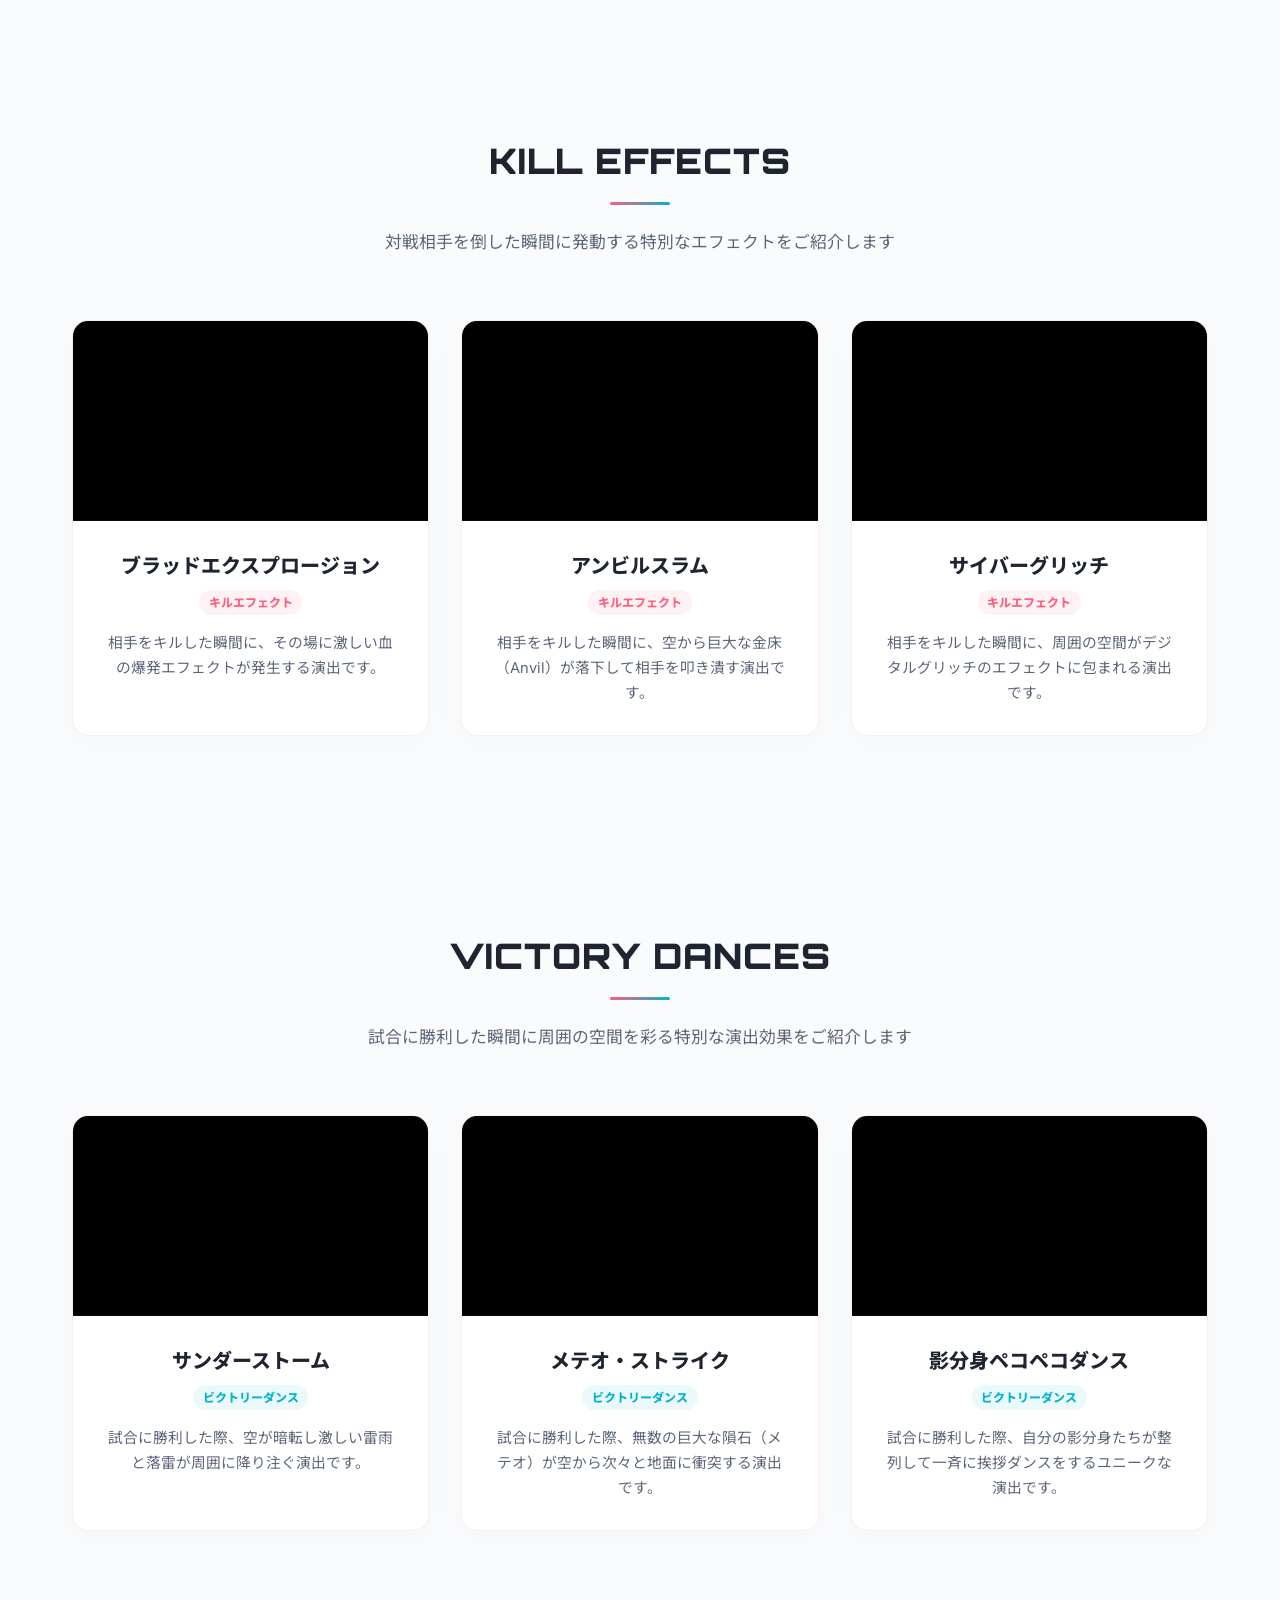
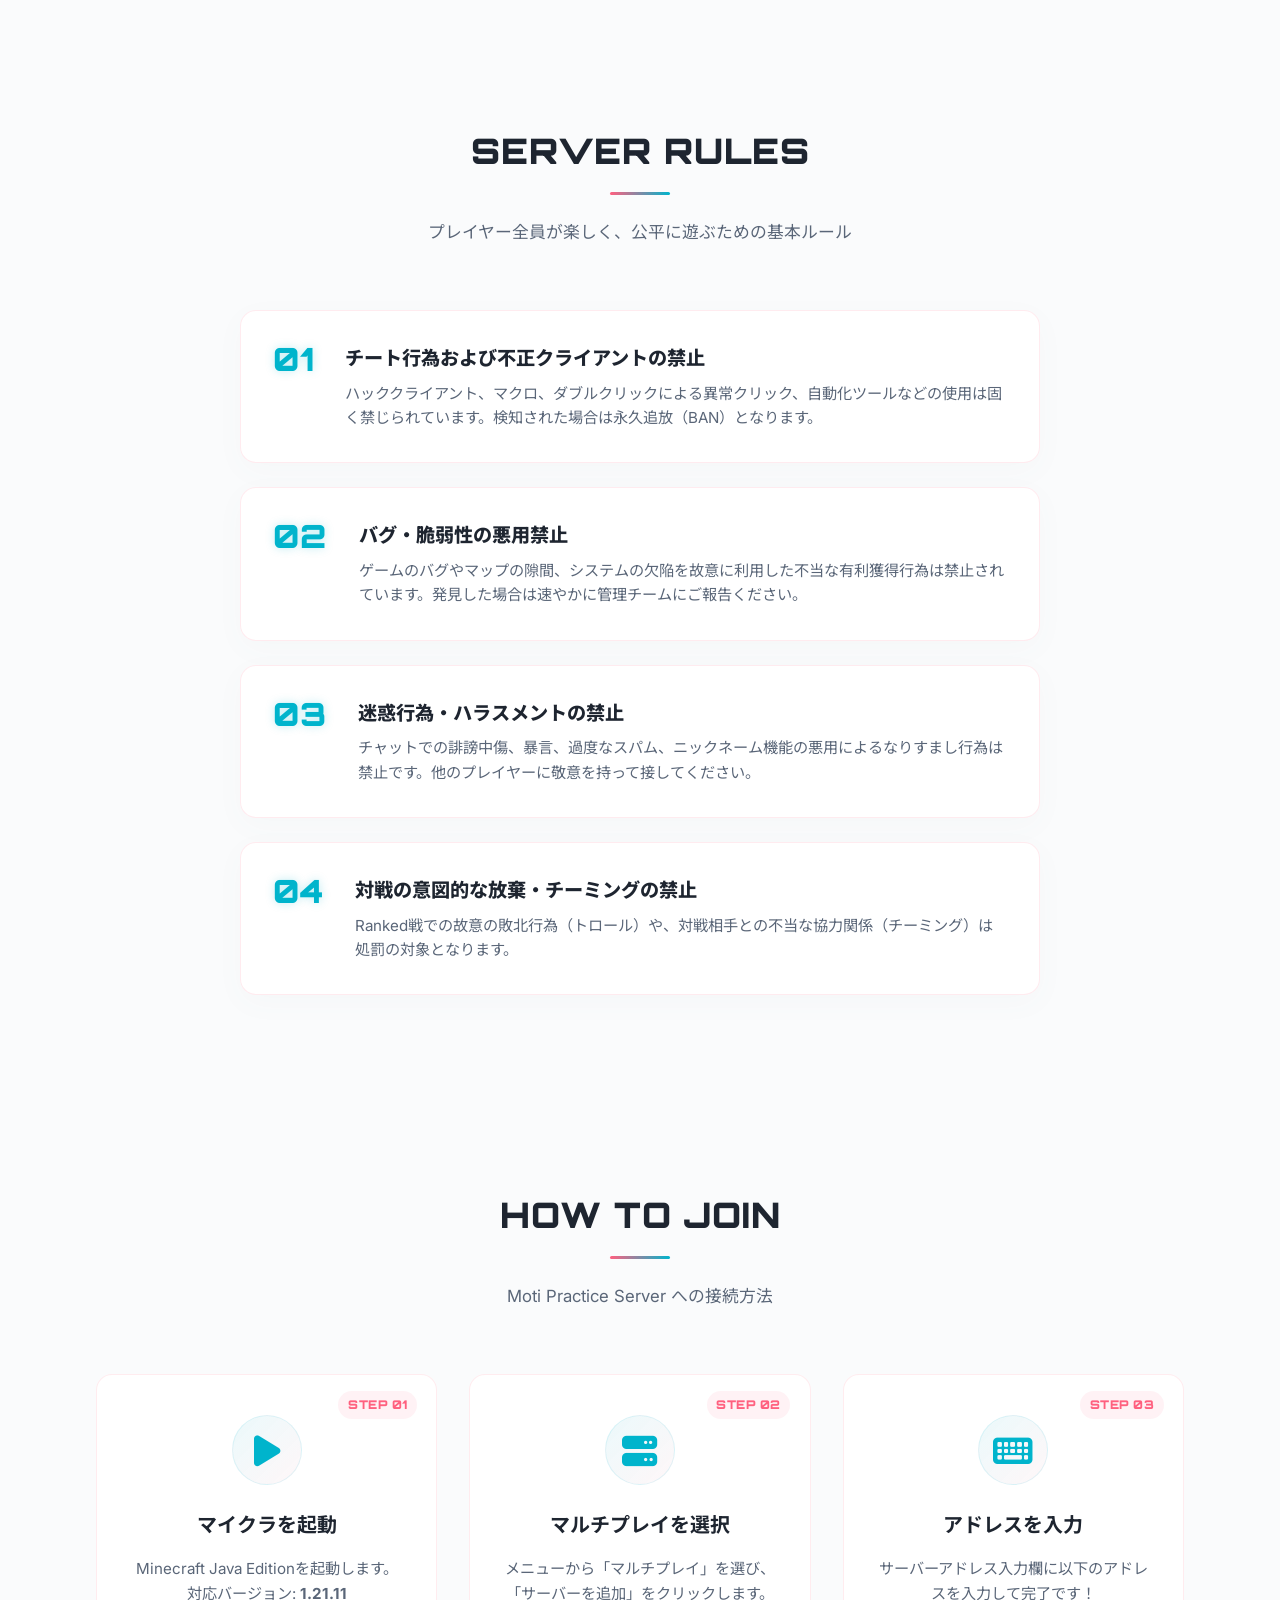
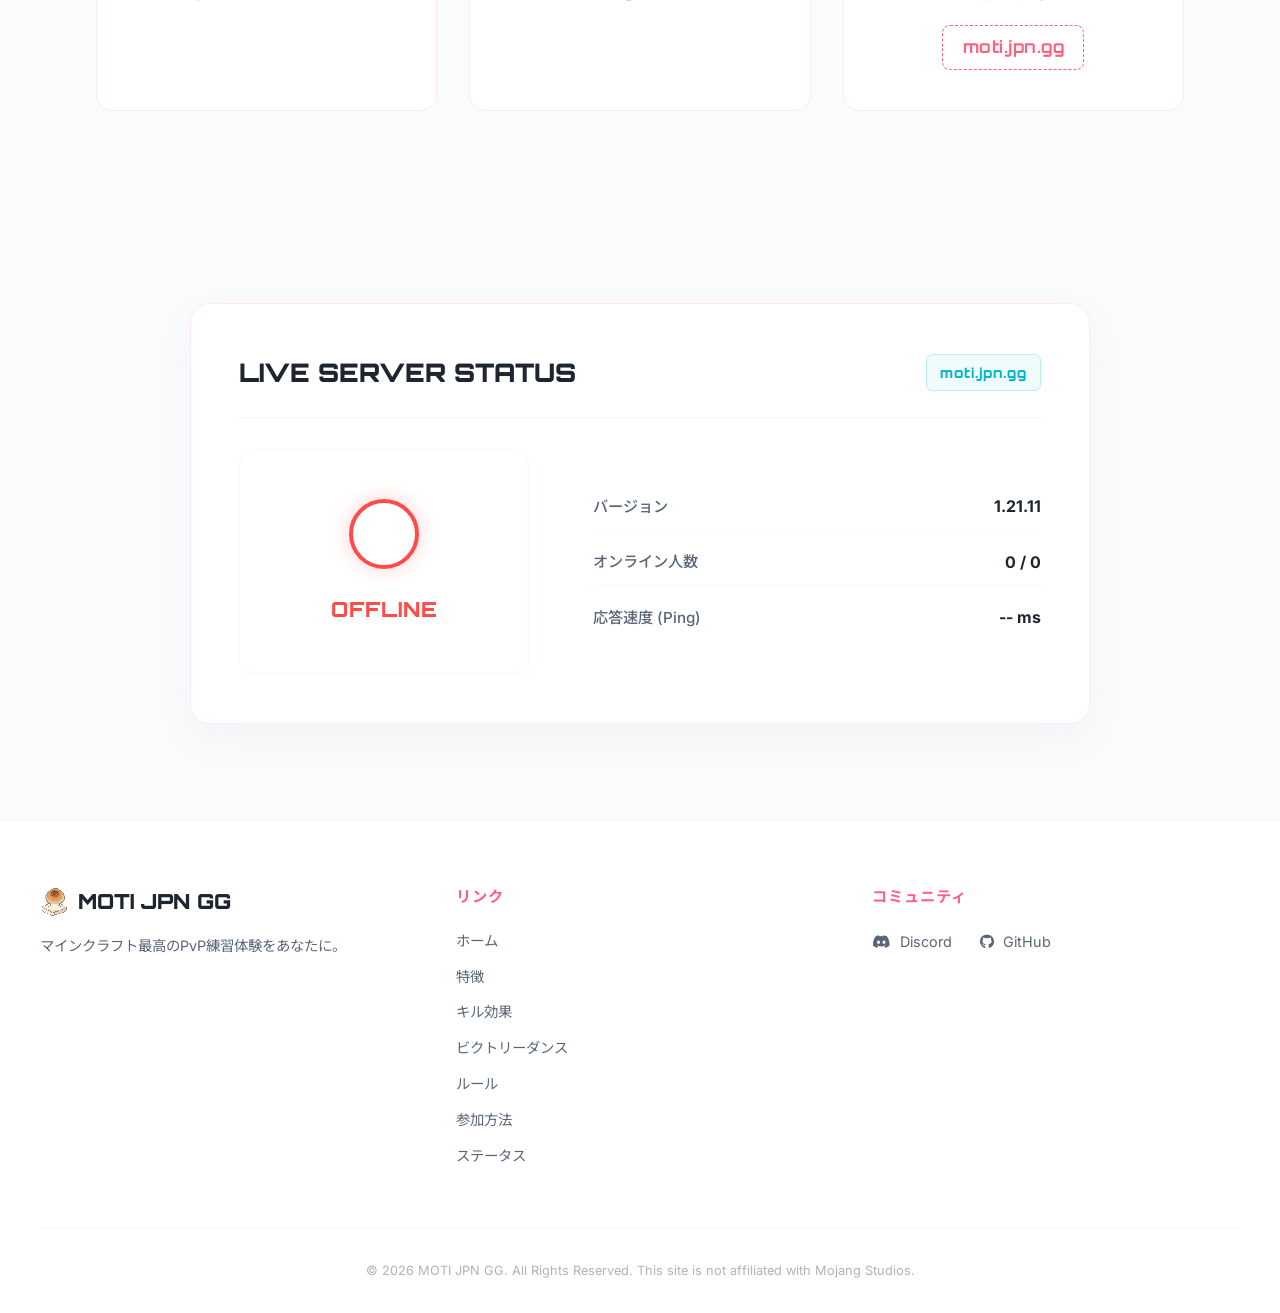
==== commit c4cde0d3: "Add files via upload" ====
--- a/index.html
+++ b/index.html
@@ -39,7 +39,8 @@
             <nav class="nav-menu" id="nav-menu">
                 <a href="#home" class="nav-link active" id="link-home"><i class="fa-solid fa-house"></i> ホーム</a>
                 <a href="#features" class="nav-link" id="link-features"><i class="fa-solid fa-gamepad"></i> 特徴</a>
-                <a href="#cosmetics" class="nav-link" id="link-cosmetics"><i class="fa-solid fa-wand-magic-sparkles"></i> 演出効果</a>
+                <a href="#cosmetics" class="nav-link" id="link-cosmetics"><i class="fa-solid fa-skull"></i> キル効果</a>
+                <a href="#victorydances" class="nav-link" id="link-victorydances"><i class="fa-solid fa-trophy"></i> ビクトリーダンス</a>
                 <a href="#rules" class="nav-link" id="link-rules"><i class="fa-solid fa-gavel"></i> ルール</a>
                 <a href="#join" class="nav-link" id="link-join"><i class="fa-solid fa-right-to-bracket"></i> 参加方法</a>
                 <a href="#status" class="nav-link" id="link-status"><i class="fa-solid fa-signal"></i> サーバー状況</a>
@@ -63,7 +64,8 @@
         <div class="drawer-links">
             <a href="#home" class="drawer-link" id="drawer-link-home"><i class="fa-solid fa-house"></i> ホーム</a>
             <a href="#features" class="drawer-link" id="drawer-link-features"><i class="fa-solid fa-gamepad"></i> 特徴</a>
-            <a href="#cosmetics" class="drawer-link" id="drawer-link-cosmetics"><i class="fa-solid fa-wand-magic-sparkles"></i> 演出効果</a>
+            <a href="#cosmetics" class="drawer-link" id="drawer-link-cosmetics"><i class="fa-solid fa-skull"></i> キル効果</a>
+            <a href="#victorydances" class="drawer-link" id="drawer-link-victorydances"><i class="fa-solid fa-trophy"></i> ビクトリーダンス</a>
             <a href="#rules" class="drawer-link" id="drawer-link-rules"><i class="fa-solid fa-gavel"></i> ルール</a>
             <a href="#join" class="drawer-link" id="drawer-link-join"><i class="fa-solid fa-right-to-bracket"></i> 参加方法</a>
             <a href="#status" class="drawer-link" id="drawer-link-status"><i class="fa-solid fa-signal"></i> サーバー状況</a>
@@ -163,16 +165,16 @@
             </div>
         </section>
 
-        <!-- Cosmetics Section -->
+        <!-- Kill Effects Section -->
         <section id="cosmetics" class="section">
-            <h2 class="section-title">SERVER COSMETICS <span class="accent-line"></span></h2>
-            <p class="section-subtitle">サーバー内で使用できる特別なエフェクトやビクトリーダンスをご紹介します</p>
+            <h2 class="section-title">KILL EFFECTS <span class="accent-line"></span></h2>
+            <p class="section-subtitle">対戦相手を倒した瞬間に発動する特別なエフェクトをご紹介します</p>
             
             <div class="grid-container">
                 <!-- Video 1 -->
                 <div class="feature-card cosmetic-card">
                     <div class="video-wrapper">
-                        <video class="cosmetic-video" autoplay loop muted playsinline controls>
+                        <video class="cosmetic-video" autoplay loop muted playsinline>
                             <source src="assets/blood_explosion.mp4" type="video/mp4">
                             お使いのブラウザは動画の再生に対応していません。
                         </video>
@@ -187,7 +189,7 @@
                 <!-- Video 2 -->
                 <div class="feature-card cosmetic-card">
                     <div class="video-wrapper">
-                        <video class="cosmetic-video" autoplay loop muted playsinline controls>
+                        <video class="cosmetic-video" autoplay loop muted playsinline>
                             <source src="assets/anvil_slam.mp4" type="video/mp4">
                             お使いのブラウザは動画の再生に対応していません。
                         </video>
@@ -202,7 +204,7 @@
                 <!-- Video 3 -->
                 <div class="feature-card cosmetic-card">
                     <div class="video-wrapper">
-                        <video class="cosmetic-video" autoplay loop muted playsinline controls>
+                        <video class="cosmetic-video" autoplay loop muted playsinline>
                             <source src="assets/cyber_glitch.mp4" type="video/mp4">
                             お使いのブラウザは動画の再生に対応していません。
                         </video>
@@ -211,6 +213,59 @@
                         <h3>サイバーグリッチ</h3>
                         <span class="cosmetic-badge killeffect-badge">キルエフェクト</span>
                         <p>相手をキルした瞬間に、周囲の空間がデジタルグリッチのエフェクトに包まれる演出です。</p>
+                    </div>
+                </div>
+            </div>
+        </section>
+
+        <!-- Victory Dances Section -->
+        <section id="victorydances" class="section">
+            <h2 class="section-title">VICTORY DANCES <span class="accent-line"></span></h2>
+            <p class="section-subtitle">試合に勝利した瞬間に周囲の空間を彩る特別な演出効果をご紹介します</p>
+            
+            <div class="grid-container">
+                <!-- Video 1 -->
+                <div class="feature-card cosmetic-card">
+                    <div class="video-wrapper">
+                        <video class="cosmetic-video" autoplay loop muted playsinline>
+                            <source src="assets/thunderstorm.mp4" type="video/mp4">
+                            お使いのブラウザは動画の再生に対応していません。
+                        </video>
+                    </div>
+                    <div class="cosmetic-info">
+                        <h3>サンダーストーム</h3>
+                        <span class="cosmetic-badge victorydance-badge">ビクトリーダンス</span>
+                        <p>試合に勝利した際、空が暗転し激しい雷雨と落雷が周囲に降り注ぐ演出です。</p>
+                    </div>
+                </div>
+                
+                <!-- Video 2 -->
+                <div class="feature-card cosmetic-card">
+                    <div class="video-wrapper">
+                        <video class="cosmetic-video" autoplay loop muted playsinline>
+                            <source src="assets/meteor_strike.mp4" type="video/mp4">
+                            お使いのブラウザは動画の再生に対応していません。
+                        </video>
+                    </div>
+                    <div class="cosmetic-info">
+                        <h3>メテオ・ストライク</h3>
+                        <span class="cosmetic-badge victorydance-badge">ビクトリーダンス</span>
+                        <p>試合に勝利した際、無数の巨大な隕石（メテオ）が空から次々と地面に衝突する演出です。</p>
+                    </div>
+                </div>
+                
+                <!-- Video 3 -->
+                <div class="feature-card cosmetic-card">
+                    <div class="video-wrapper">
+                        <video class="cosmetic-video" autoplay loop muted playsinline>
+                            <source src="assets/shadow_clone.mp4" type="video/mp4">
+                            お使いのブラウザは動画の再生に対応していません。
+                        </video>
+                    </div>
+                    <div class="cosmetic-info">
+                        <h3>影分身ペコペコダンス</h3>
+                        <span class="cosmetic-badge victorydance-badge">ビクトリーダンス</span>
+                        <p>試合に勝利した際、自分の影分身たちが整列して一斉に挨拶ダンスをするユニークな演出です。</p>
                     </div>
                 </div>
             </div>
@@ -337,7 +392,8 @@
                 <h4>リンク</h4>
                 <a href="#home">ホーム</a>
                 <a href="#features">特徴</a>
-                <a href="#cosmetics">演出効果</a>
+                <a href="#cosmetics">キル効果</a>
+                <a href="#victorydances">ビクトリーダンス</a>
                 <a href="#rules">ルール</a>
                 <a href="#join">参加方法</a>
                 <a href="#status">ステータス</a>
--- a/style.css
+++ b/style.css
@@ -976,6 +976,7 @@
     height: 100%;
     object-fit: cover;
     display: block;
+    pointer-events: none; /* Block any clicks/right-clicks on the video element */
 }
 
 .cosmetic-info {
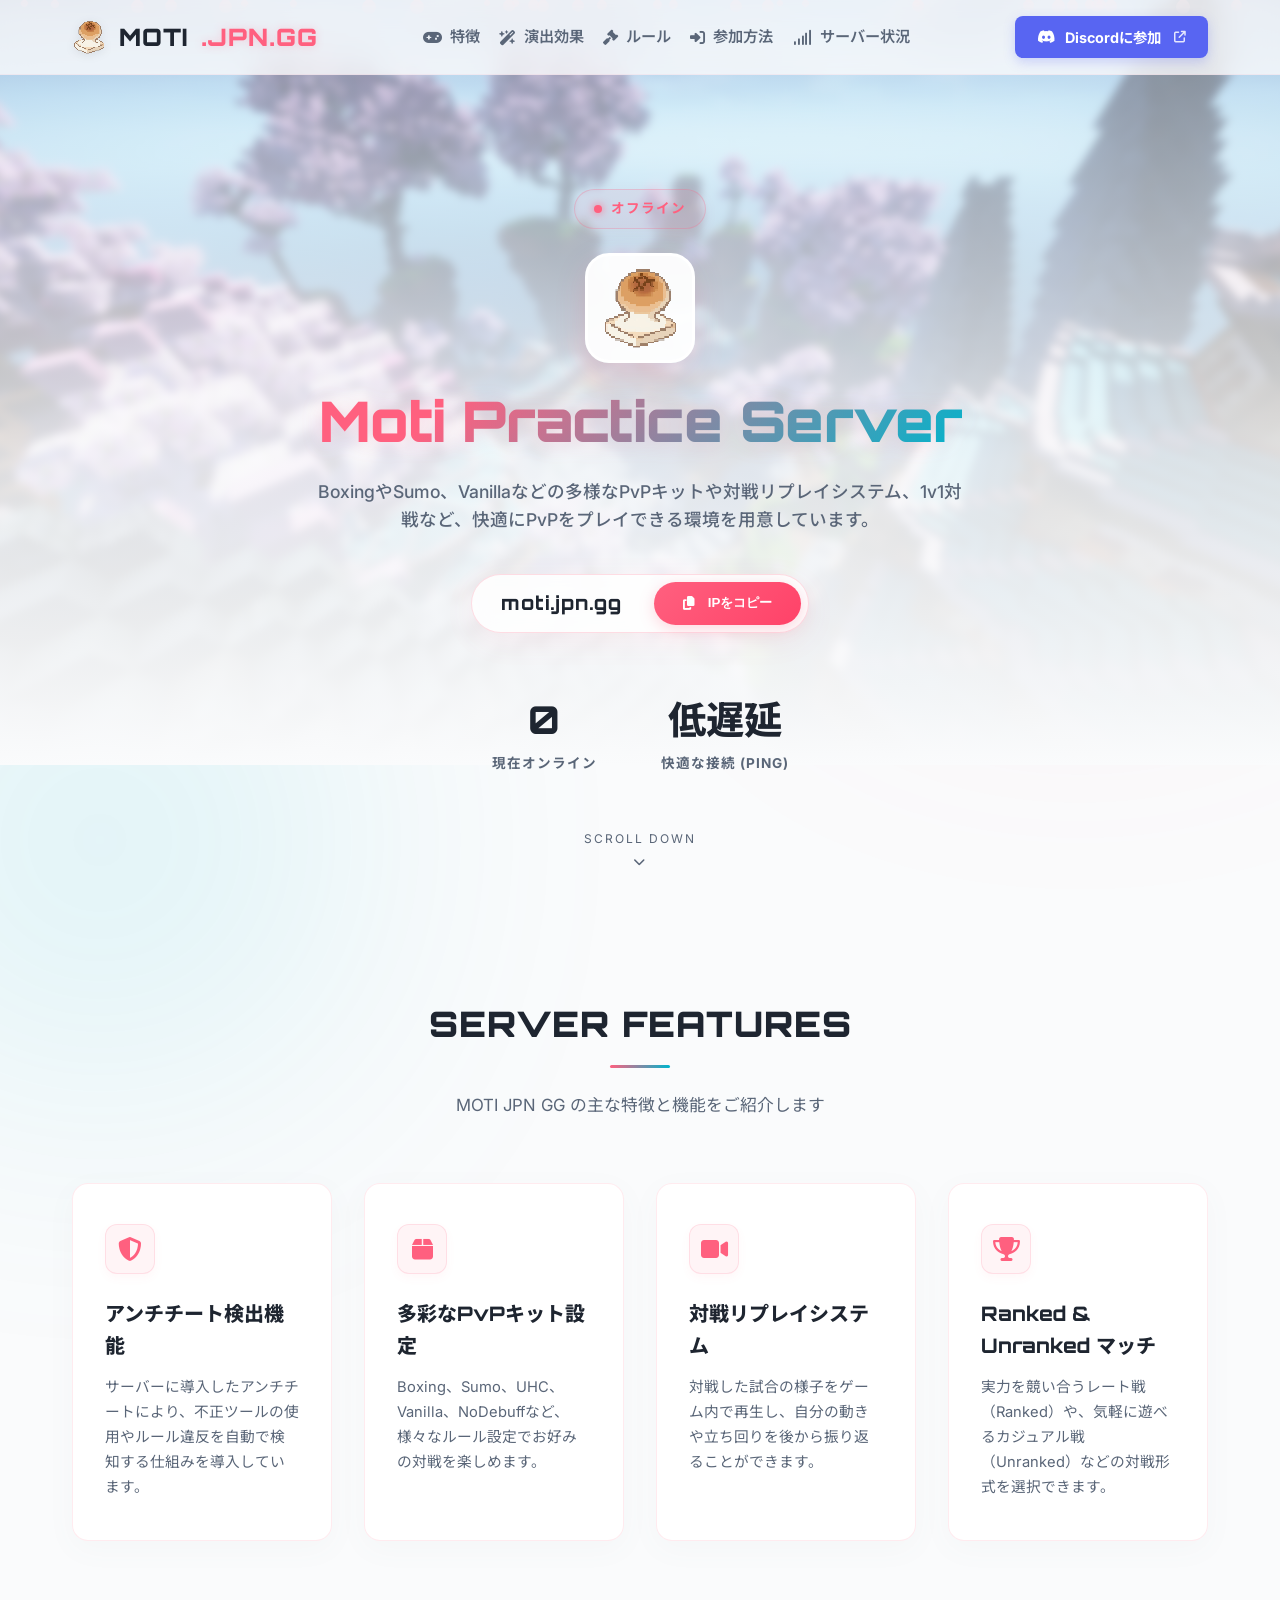
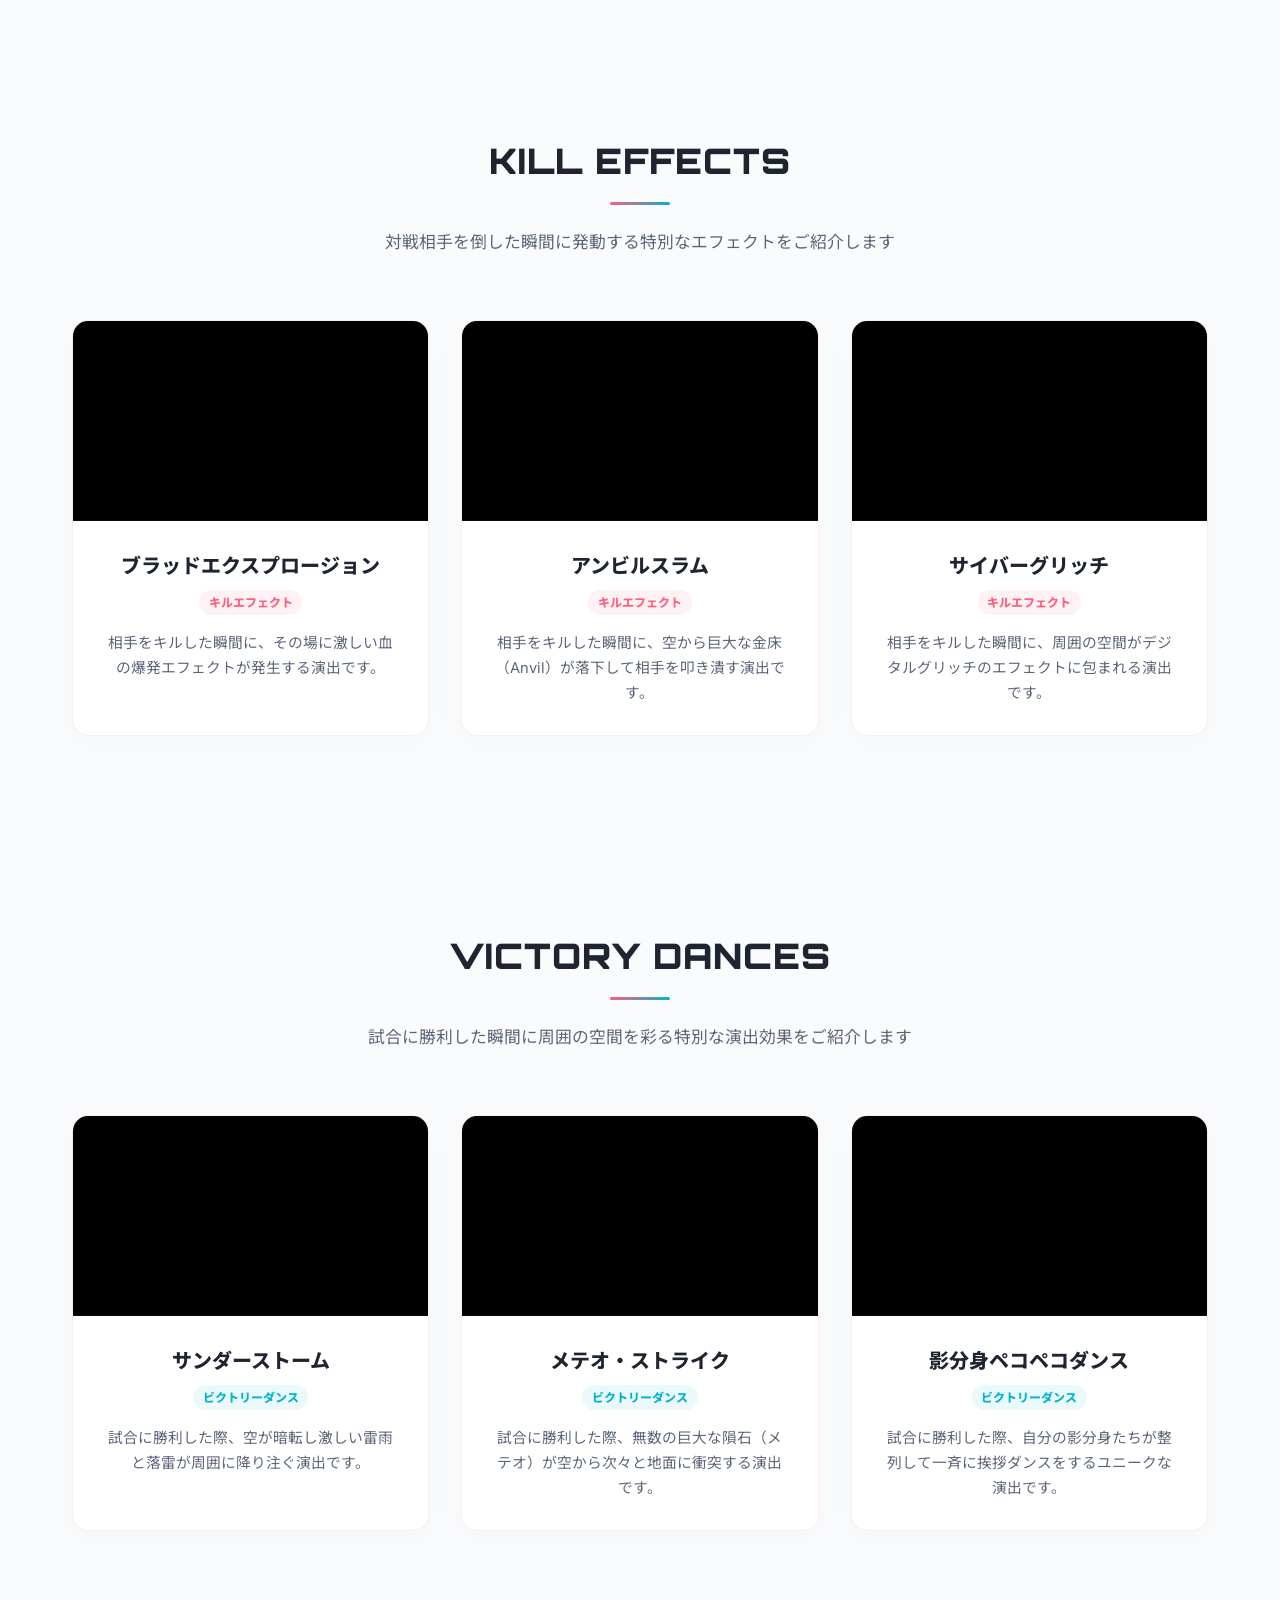
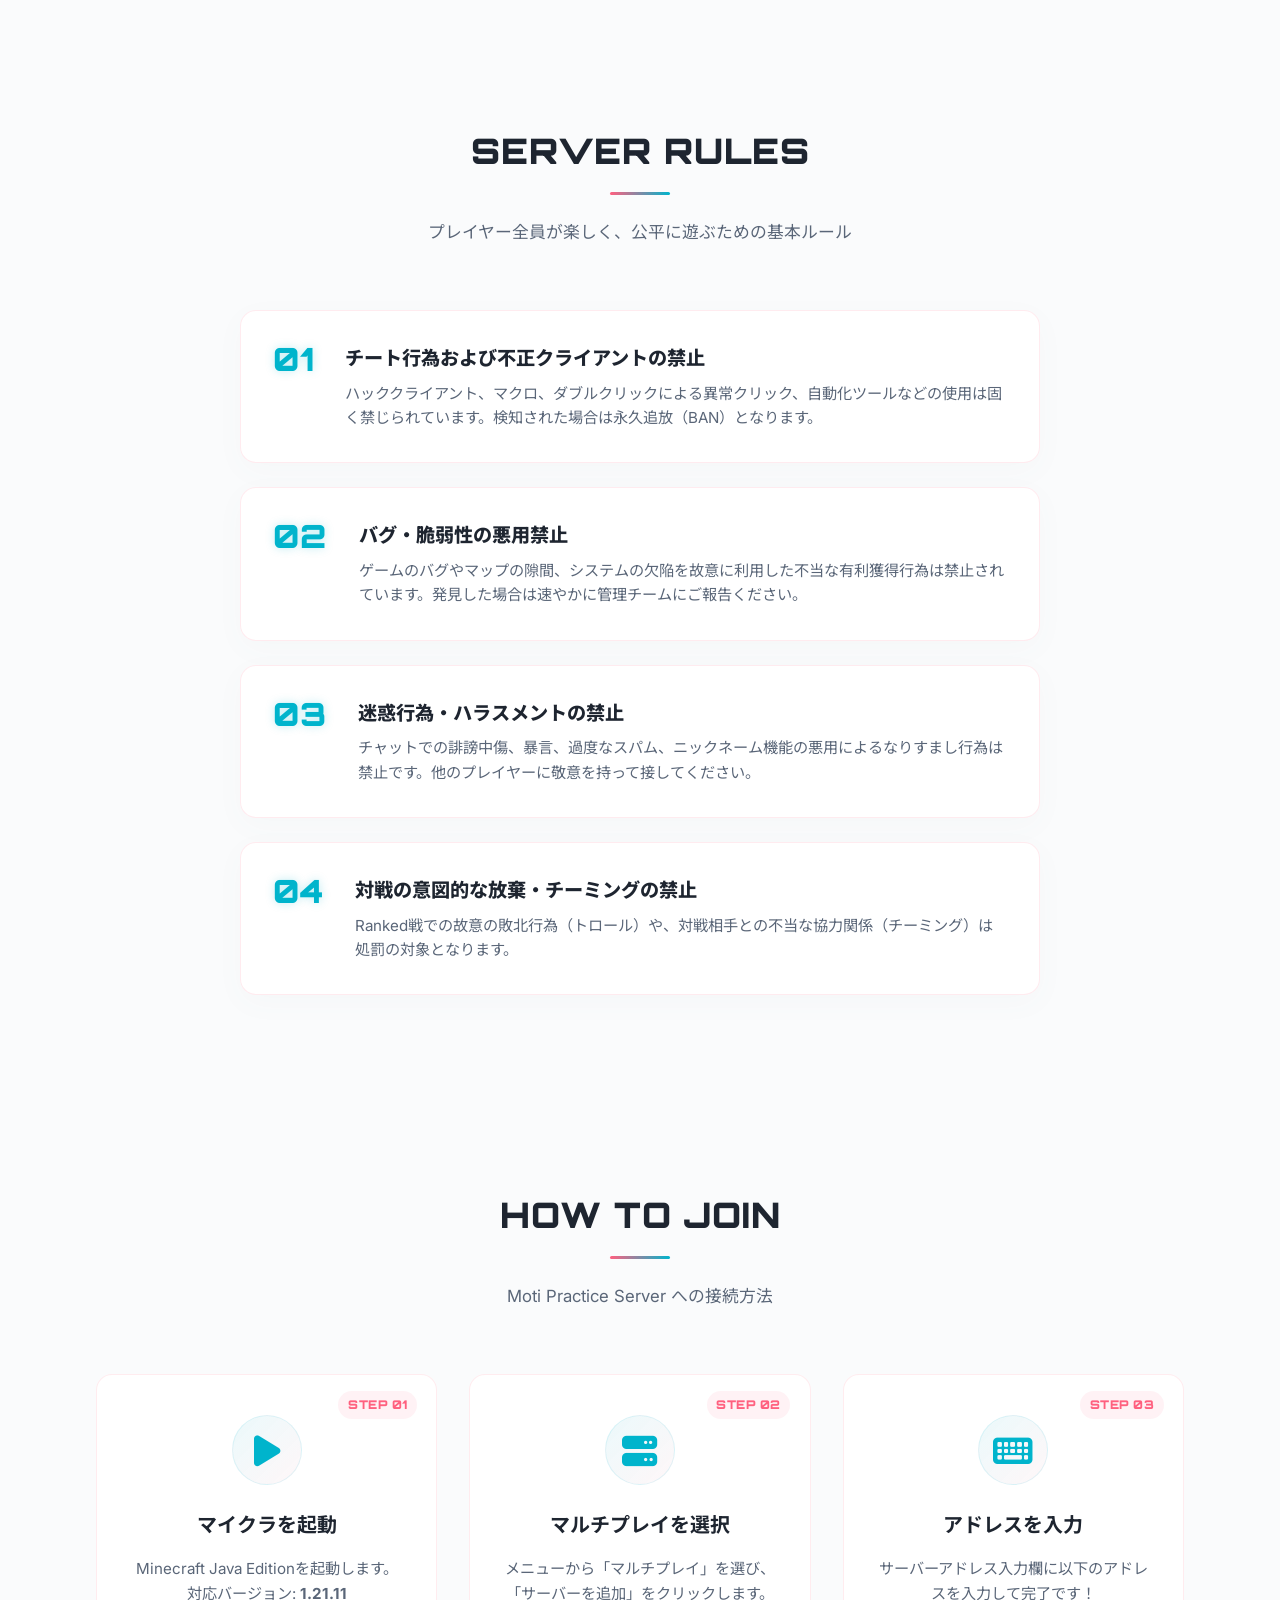
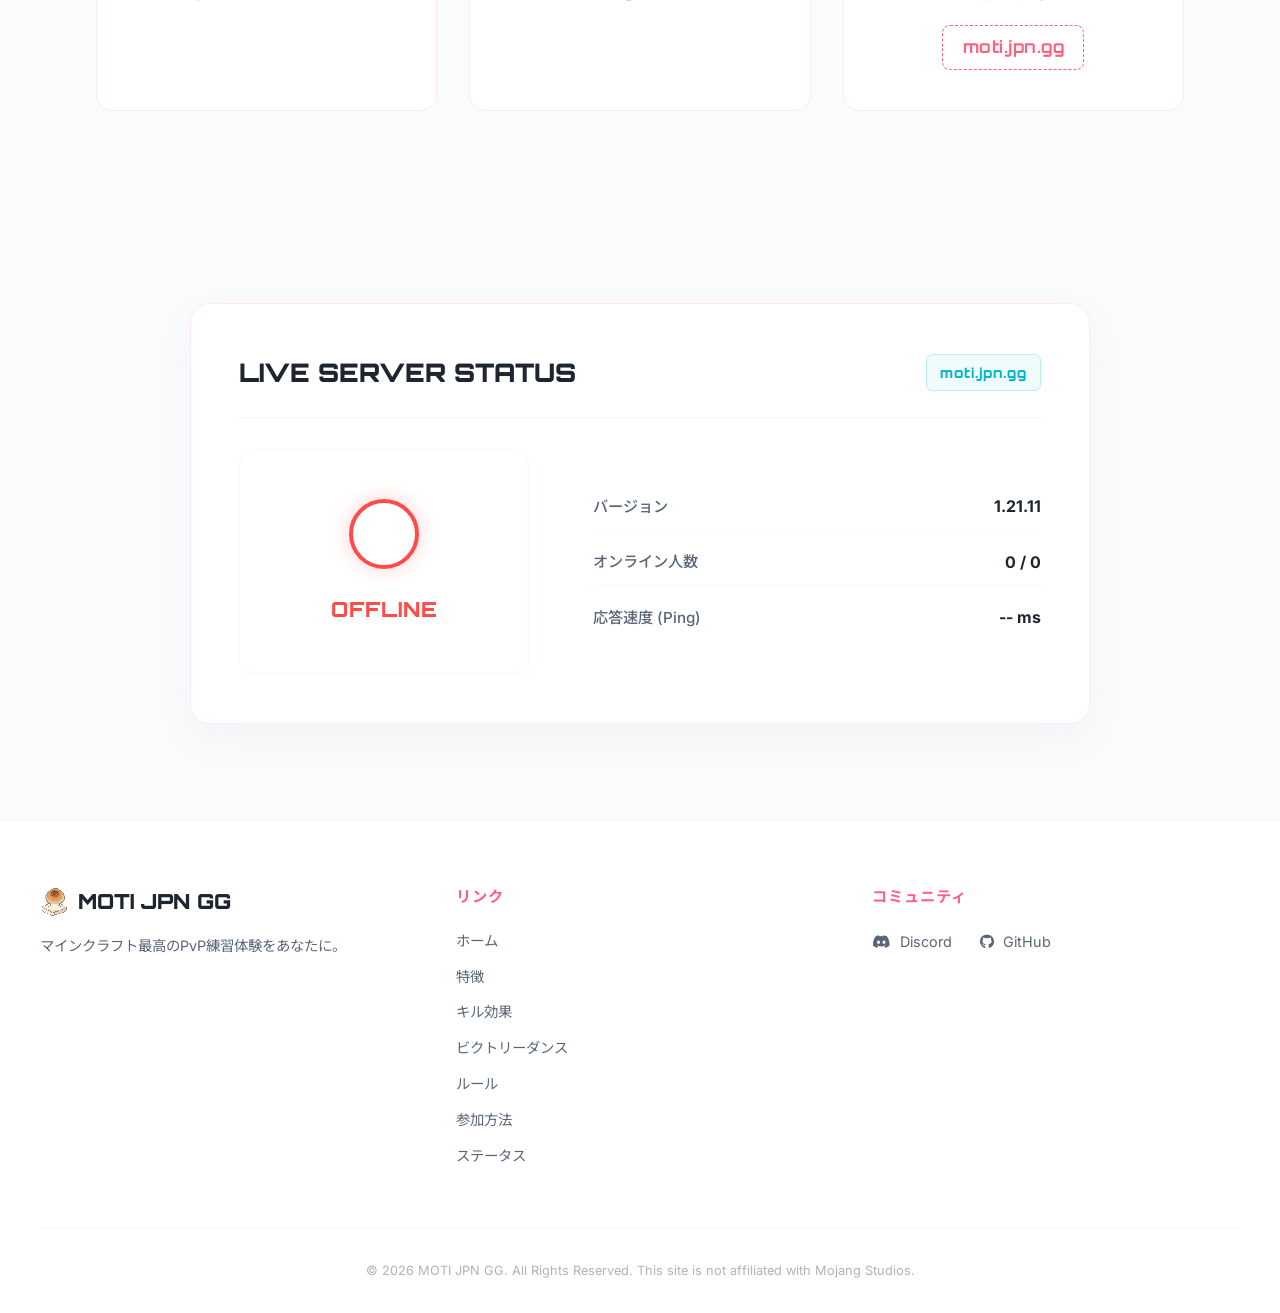
==== commit 2865e2c7: "Add files via upload" ====
--- a/index.html
+++ b/index.html
@@ -37,10 +37,8 @@
             </a>
             
             <nav class="nav-menu" id="nav-menu">
-                <a href="#home" class="nav-link active" id="link-home"><i class="fa-solid fa-house"></i> ホーム</a>
                 <a href="#features" class="nav-link" id="link-features"><i class="fa-solid fa-gamepad"></i> 特徴</a>
-                <a href="#cosmetics" class="nav-link" id="link-cosmetics"><i class="fa-solid fa-skull"></i> キル効果</a>
-                <a href="#victorydances" class="nav-link" id="link-victorydances"><i class="fa-solid fa-trophy"></i> ビクトリーダンス</a>
+                <a href="#cosmetics" class="nav-link" id="link-cosmetics"><i class="fa-solid fa-wand-magic-sparkles"></i> 演出効果</a>
                 <a href="#rules" class="nav-link" id="link-rules"><i class="fa-solid fa-gavel"></i> ルール</a>
                 <a href="#join" class="nav-link" id="link-join"><i class="fa-solid fa-right-to-bracket"></i> 参加方法</a>
                 <a href="#status" class="nav-link" id="link-status"><i class="fa-solid fa-signal"></i> サーバー状況</a>
--- a/style.css
+++ b/style.css
@@ -134,7 +134,7 @@
 
 .nav-menu {
     display: flex;
-    gap: 2rem;
+    gap: 1.2rem;
 }
 
 .nav-link {
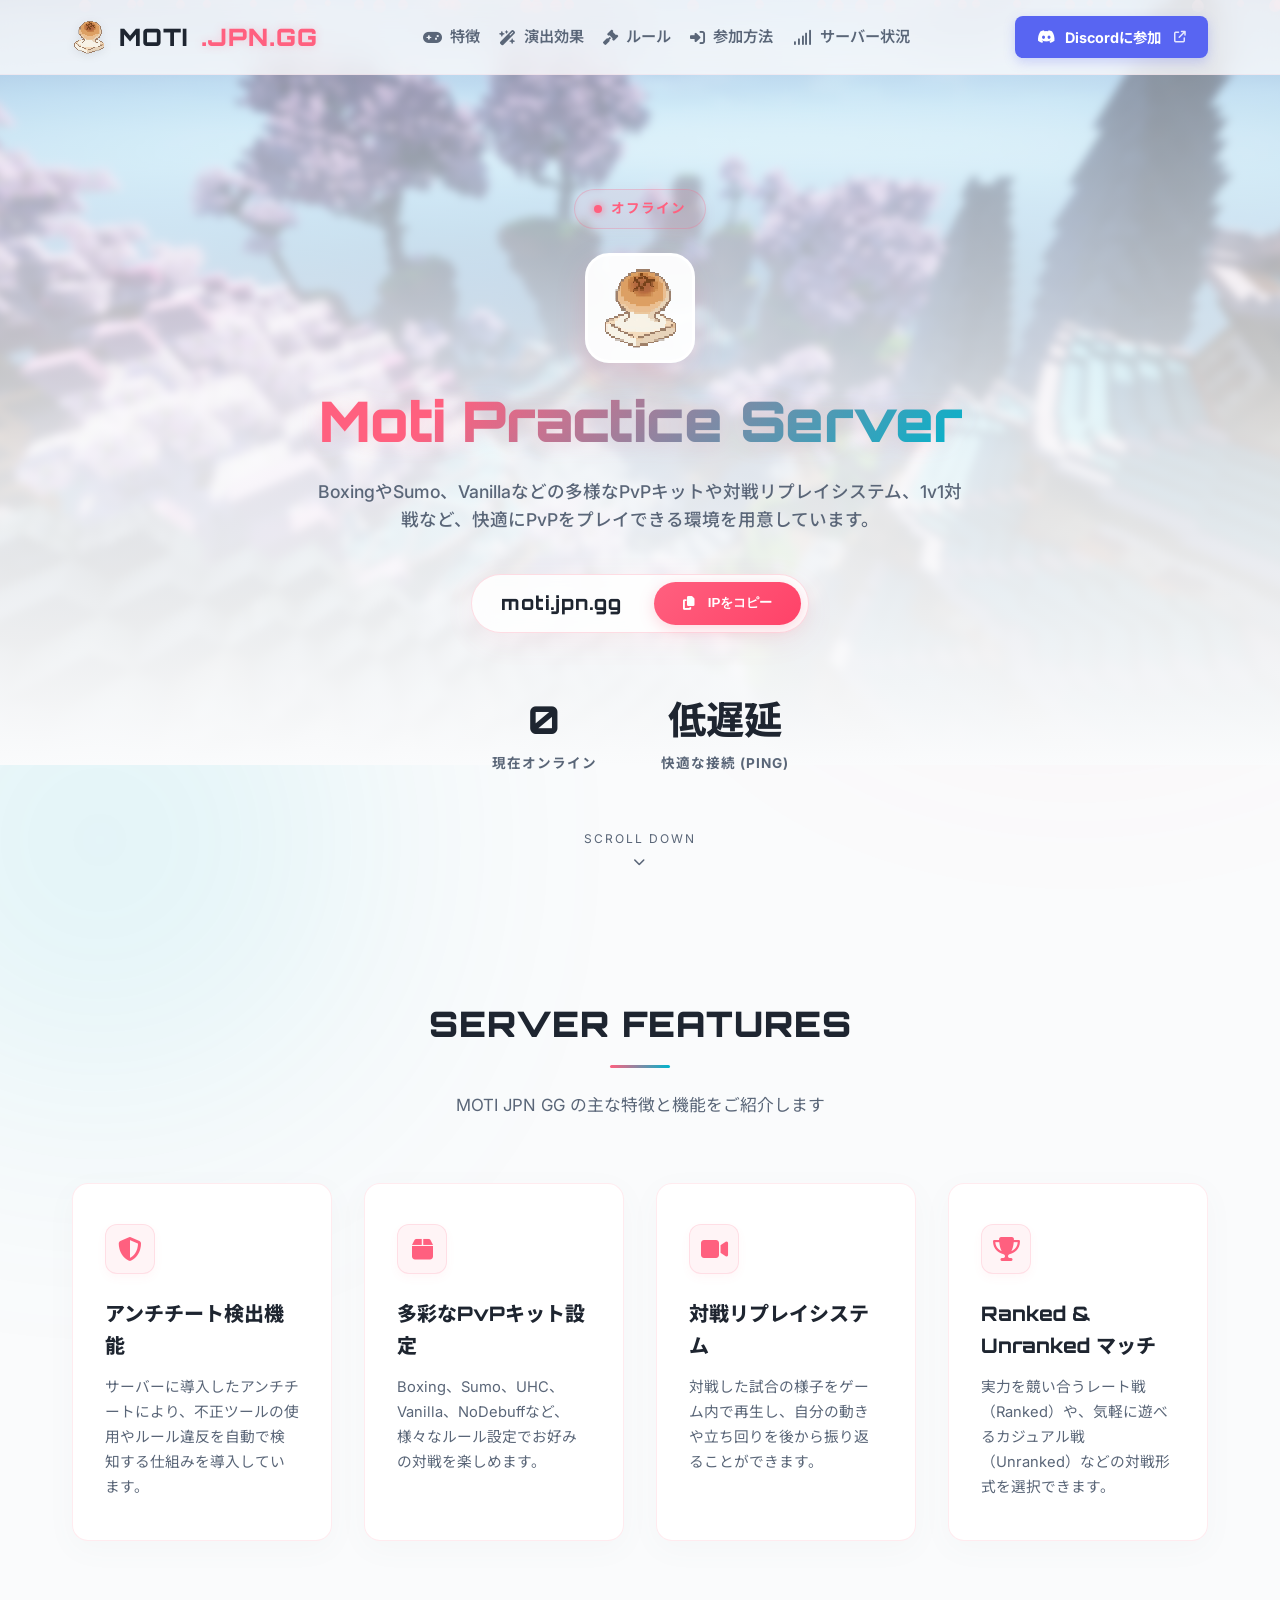
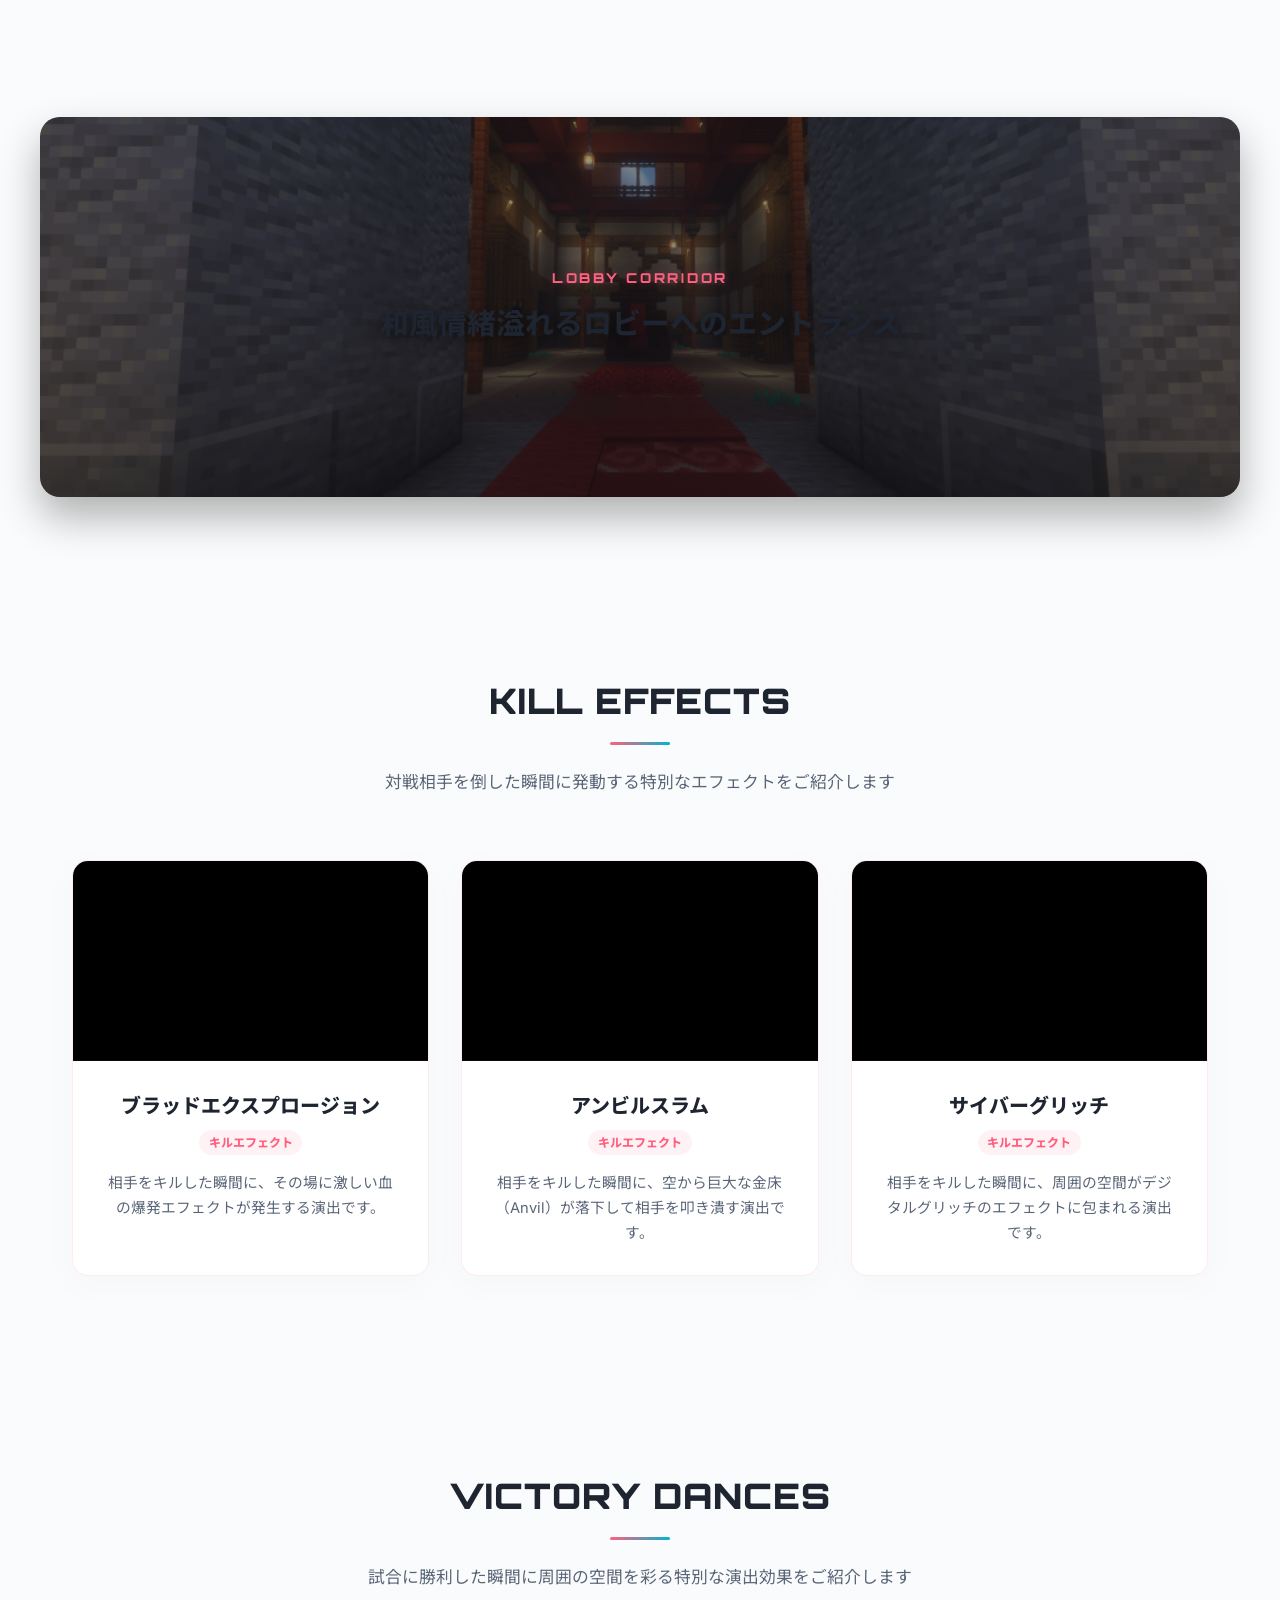
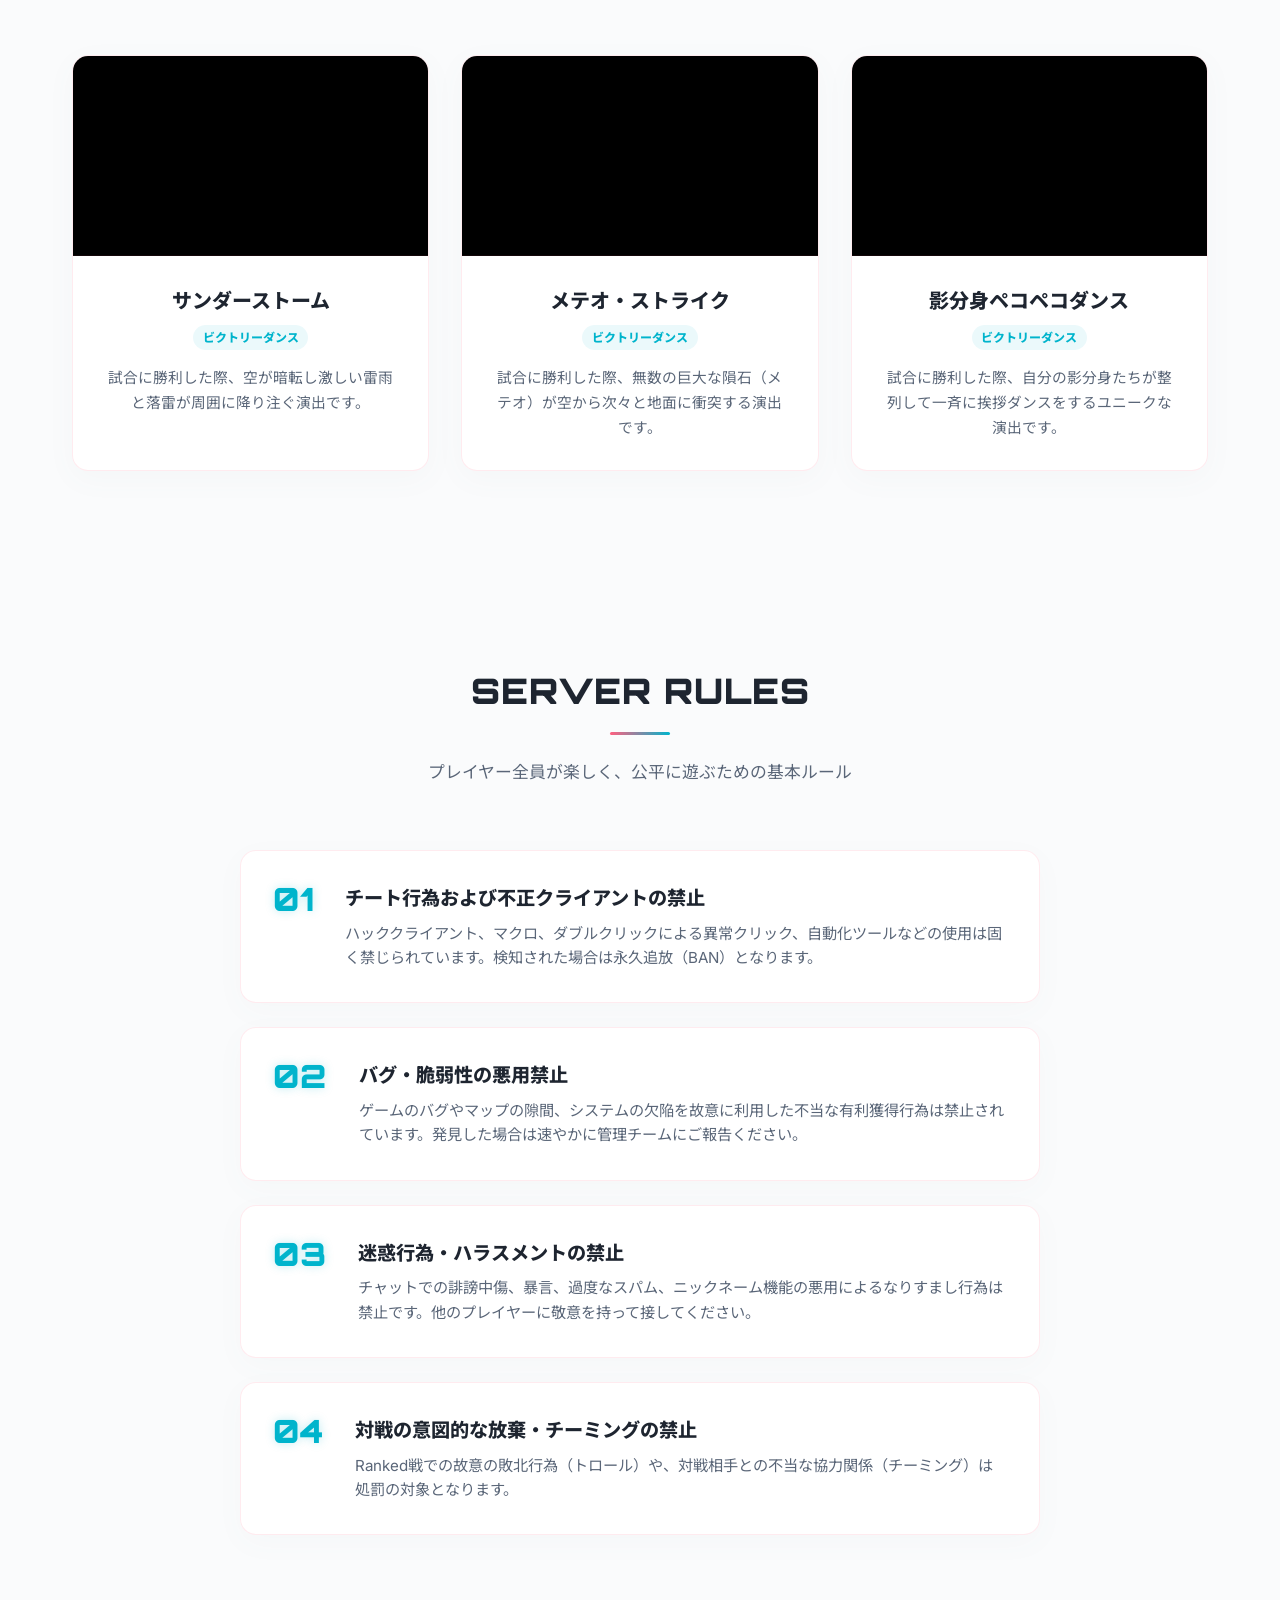
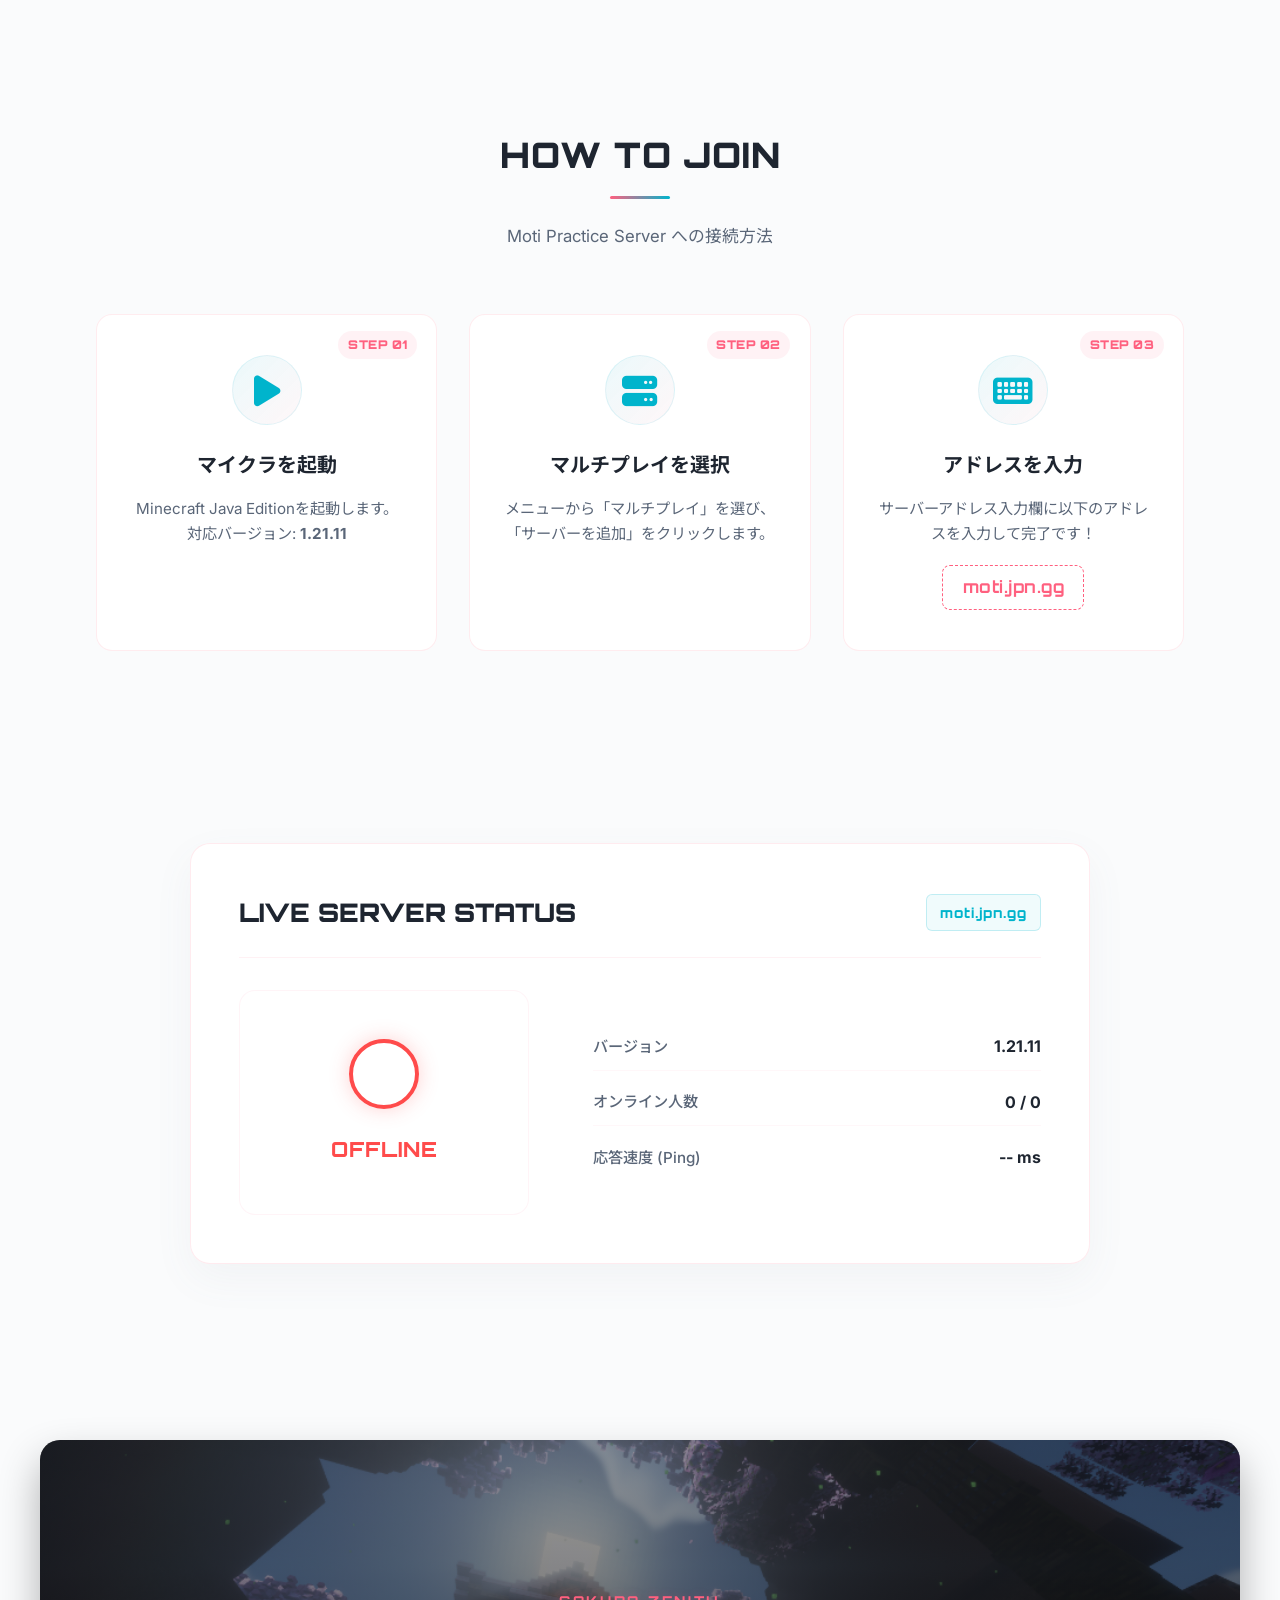
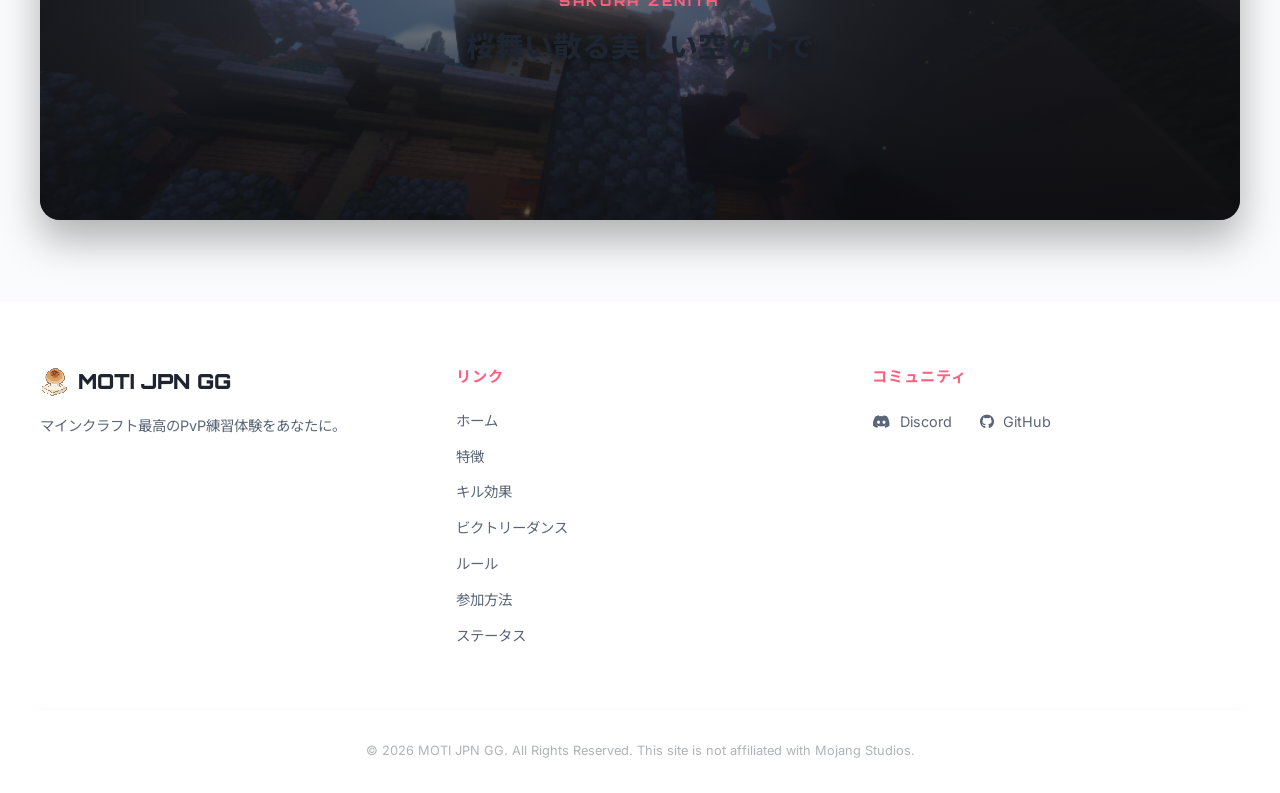
==== commit 248812c4: "Add files via upload" ====
--- a/index.html
+++ b/index.html
@@ -163,6 +163,16 @@
             </div>
         </section>
 
+        <!-- Middle Banner Section -->
+        <section class="mid-banner-section">
+            <div class="banner-image" style="background-image: url('assets/middle_banner.png');"></div>
+            <div class="banner-overlay"></div>
+            <div class="banner-content">
+                <span class="banner-tag">LOBBY CORRIDOR</span>
+                <h3 class="banner-title">和風情緒溢れるロビーへのエントランス</h3>
+            </div>
+        </section>
+
         <!-- Kill Effects Section -->
         <section id="cosmetics" class="section">
             <h2 class="section-title">KILL EFFECTS <span class="accent-line"></span></h2>
@@ -374,6 +384,16 @@
                 </div>
             </div>
         </section>
+
+        <!-- Bottom Banner Section -->
+        <section class="bottom-banner-section">
+            <div class="banner-image" style="background-image: url('assets/bottom_banner.png');"></div>
+            <div class="banner-overlay"></div>
+            <div class="banner-content">
+                <span class="banner-tag">SAKURA ZENITH</span>
+                <h3 class="banner-title">桜舞い散る美しい空の下で</h3>
+            </div>
+        </section>
     </main>
 
     <!-- Footer -->
--- a/style.css
+++ b/style.css
@@ -1146,3 +1146,79 @@
         font-size: 0.9rem;
     }
 }
+
+/* Banner Sections (Middle & Bottom) */
+.mid-banner-section,
+.bottom-banner-section {
+    position: relative;
+    width: calc(100% - 3rem);
+    height: 380px;
+    display: flex;
+    align-items: center;
+    justify-content: center;
+    overflow: hidden;
+    margin: 4rem 1.5rem;
+    border-radius: 20px;
+    box-shadow: 0 20px 40px rgba(0, 0, 0, 0.3);
+}
+
+@media (min-width: 1200px) {
+    .mid-banner-section,
+    .bottom-banner-section {
+        margin: 5rem auto;
+        width: 100%;
+        max-width: 1200px; /* Keep it nicely aligned with the grids */
+    }
+}
+
+.banner-image {
+    position: absolute;
+    top: 0;
+    left: 0;
+    width: 100%;
+    height: 100%;
+    background-size: cover;
+    background-position: center;
+    transition: transform 0.8s cubic-bezier(0.16, 1, 0.3, 1);
+}
+
+.mid-banner-section:hover .banner-image,
+.bottom-banner-section:hover .banner-image {
+    transform: scale(1.03); /* Subtle zoom hover effect! */
+}
+
+.banner-overlay {
+    position: absolute;
+    top: 0;
+    left: 0;
+    width: 100%;
+    height: 100%;
+    background: linear-gradient(180deg, rgba(13, 13, 17, 0.4) 0%, rgba(13, 13, 17, 0.7) 100%);
+    z-index: 1;
+}
+
+.banner-content {
+    position: relative;
+    z-index: 2;
+    text-align: center;
+    padding: 2rem;
+}
+
+.banner-tag {
+    font-family: var(--font-heading);
+    font-size: 0.85rem;
+    font-weight: 800;
+    letter-spacing: 0.2em;
+    color: var(--accent-color);
+    text-shadow: 0 0 10px var(--accent-glow);
+    display: block;
+    margin-bottom: 0.8rem;
+    text-transform: uppercase;
+}
+
+.banner-title {
+    font-size: 1.8rem;
+    font-weight: 800;
+    color: var(--text-primary);
+    text-shadow: 0 4px 15px rgba(0, 0, 0, 0.6);
+}
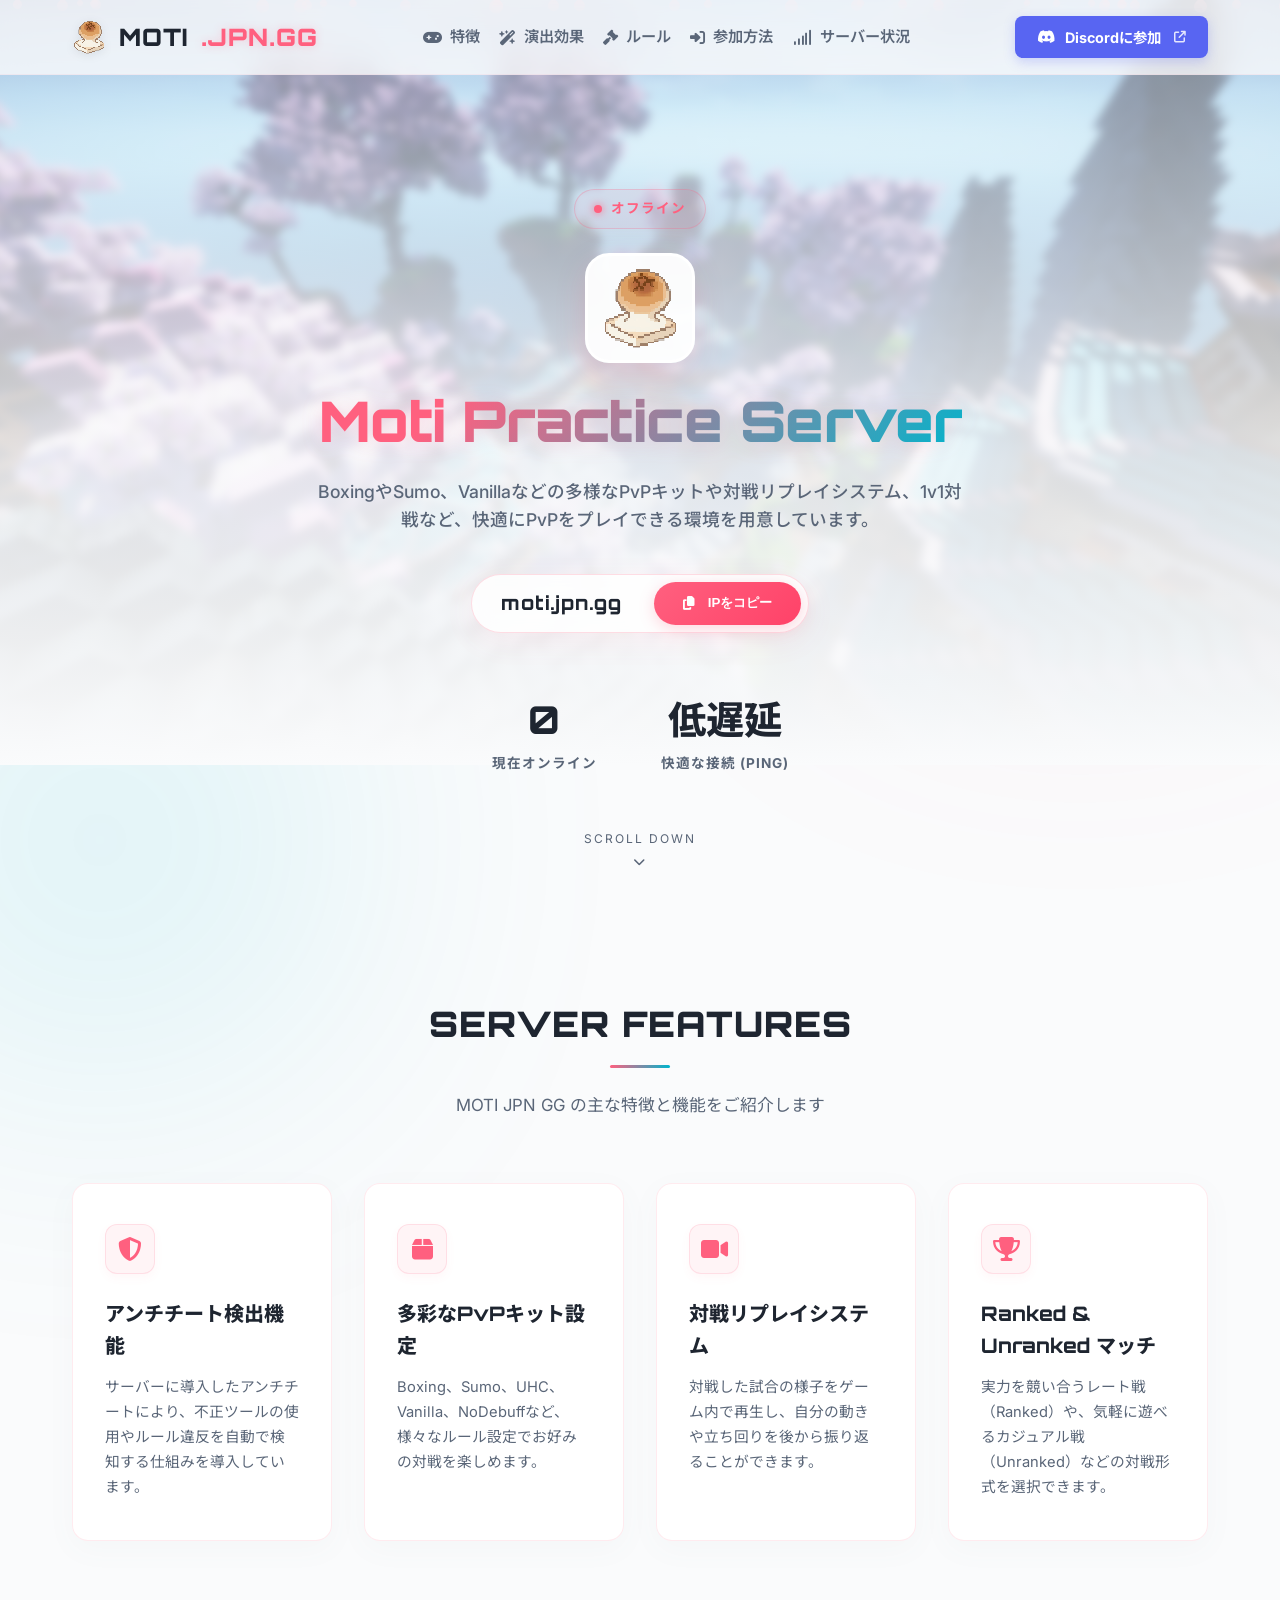
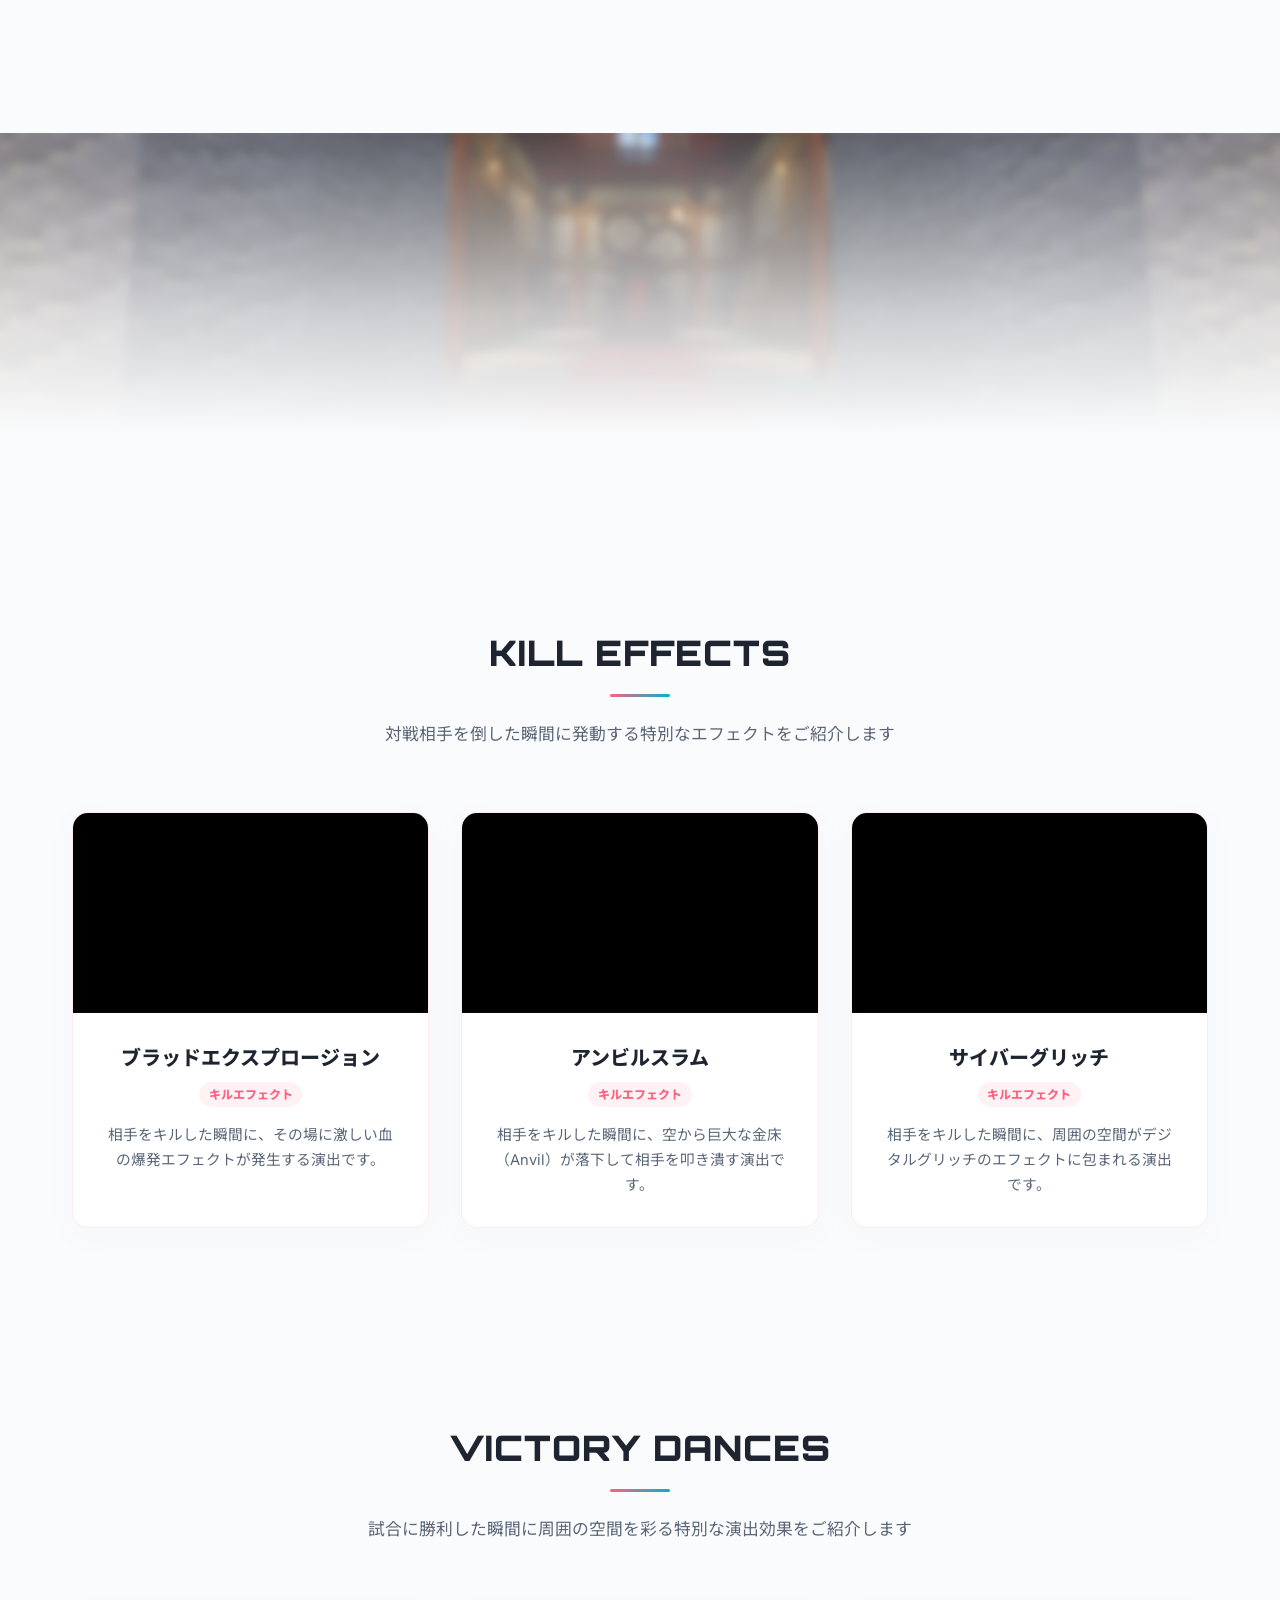
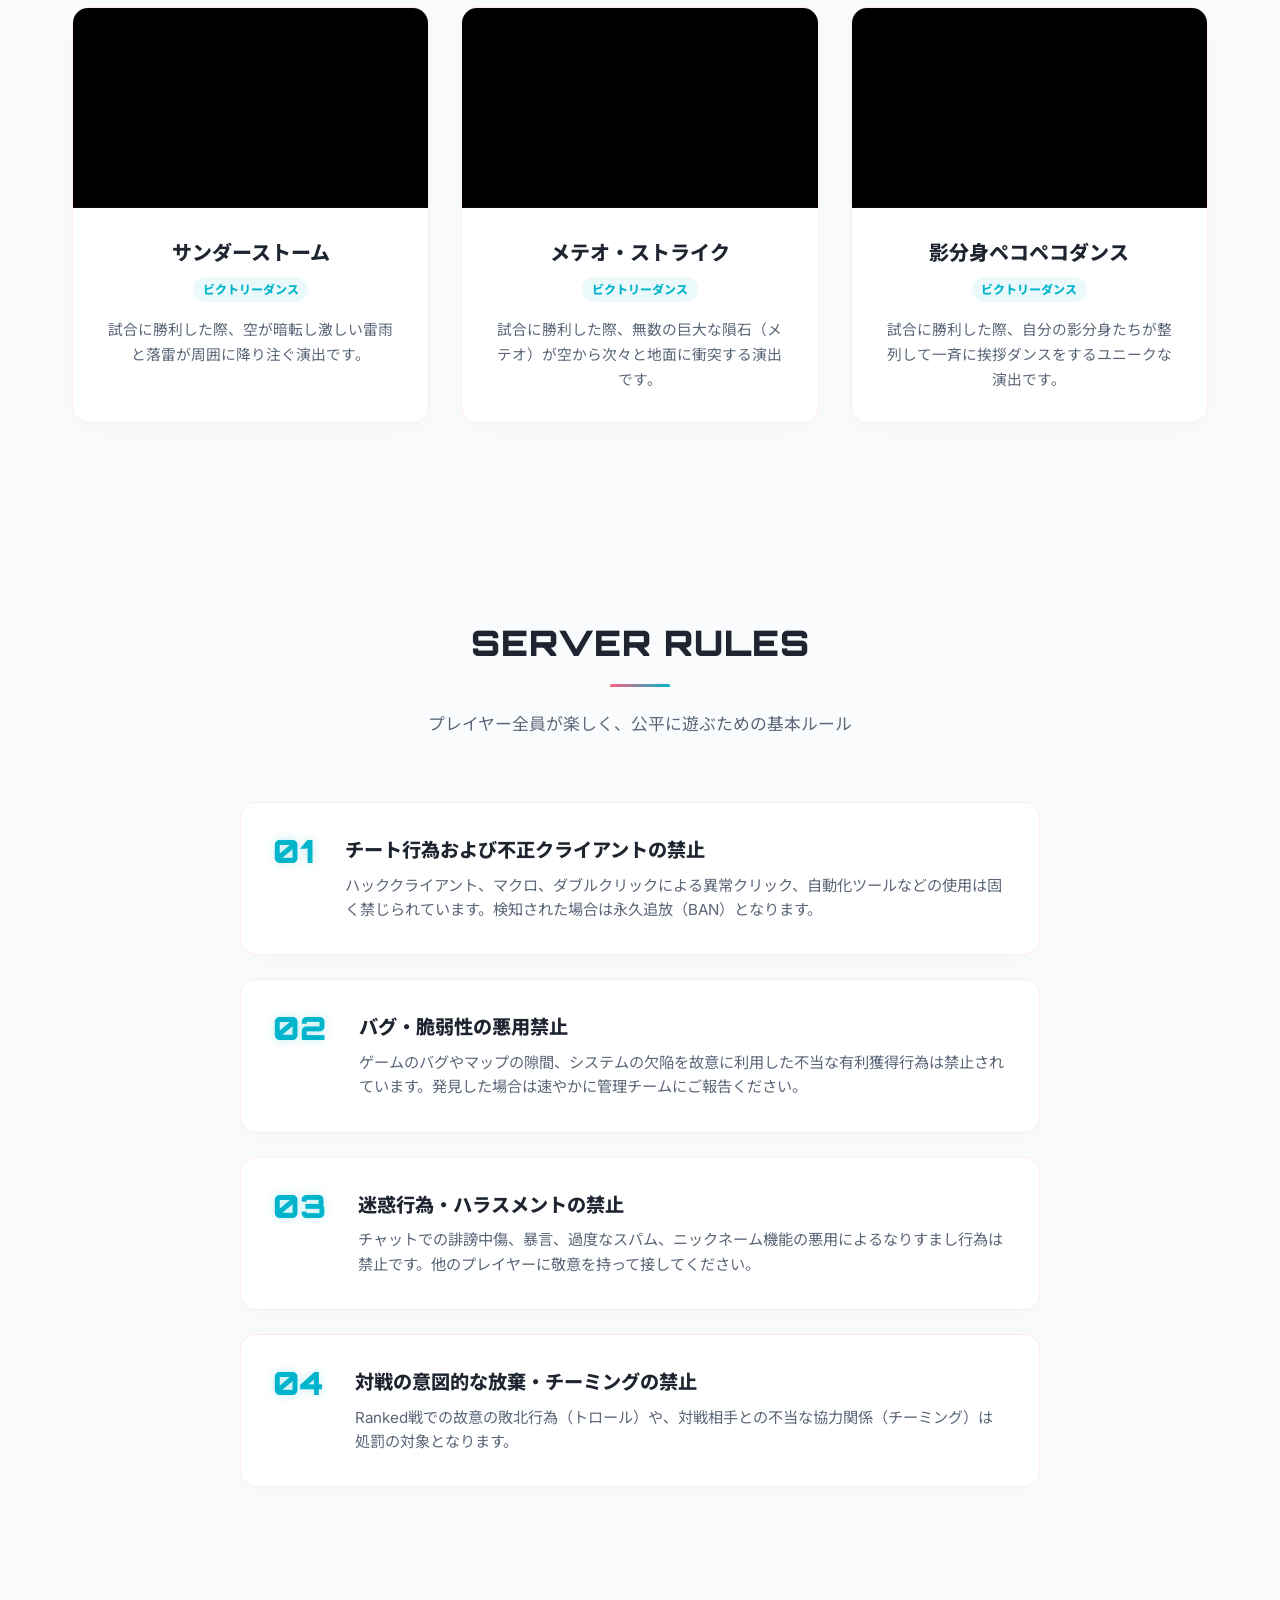
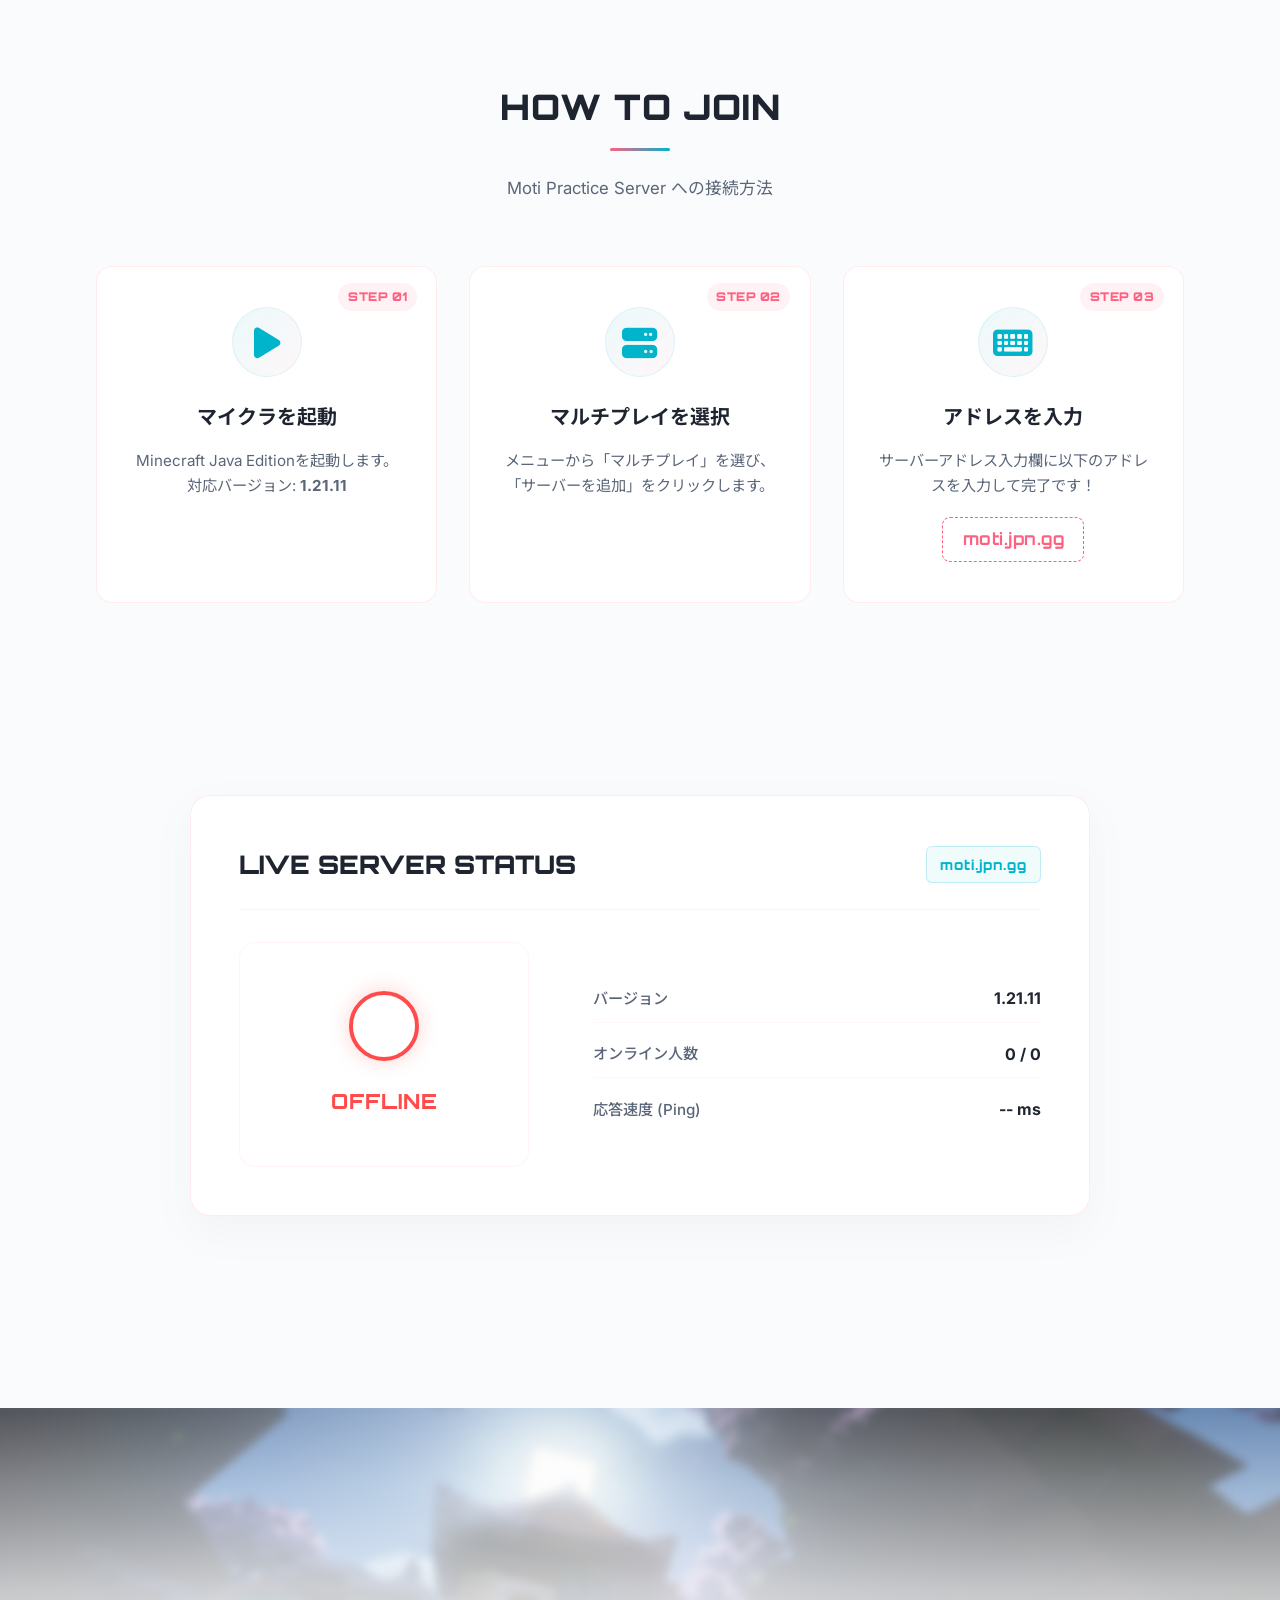
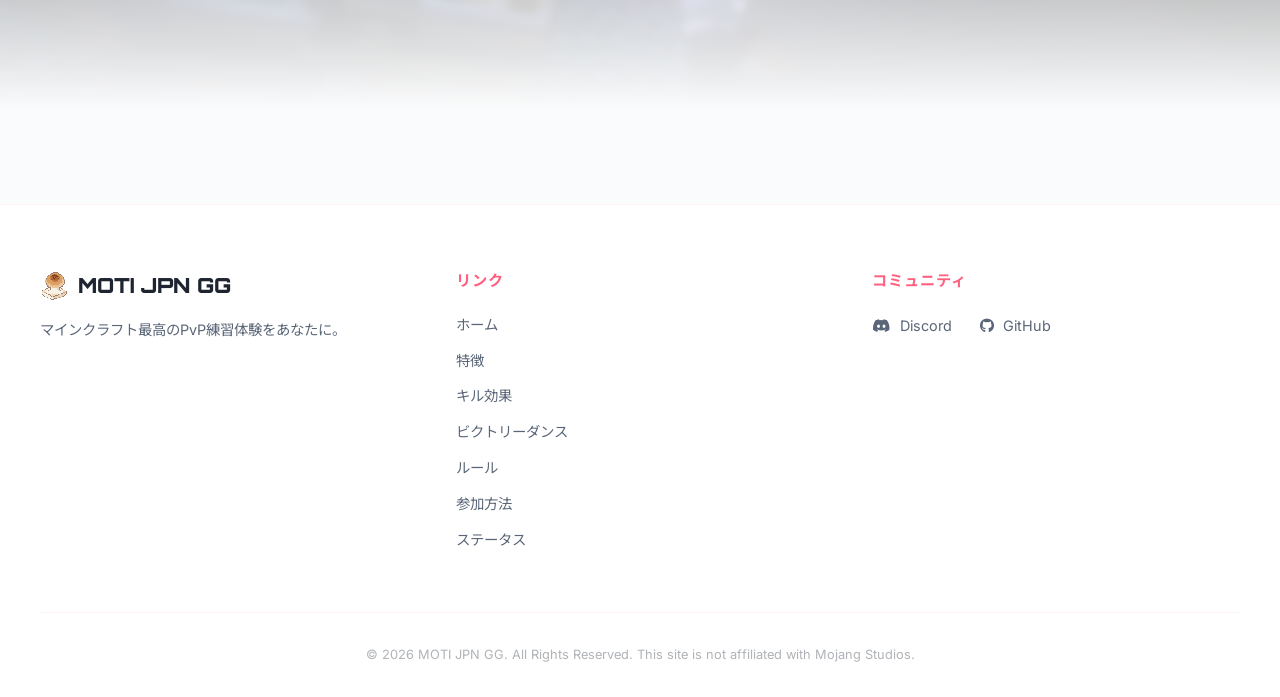
==== commit b1a0f542: "Add files via upload" ====
--- a/index.html
+++ b/index.html
@@ -165,11 +165,9 @@
 
         <!-- Middle Banner Section -->
         <section class="mid-banner-section">
-            <div class="banner-image" style="background-image: url('assets/middle_banner.png');"></div>
-            <div class="banner-overlay"></div>
-            <div class="banner-content">
-                <span class="banner-tag">LOBBY CORRIDOR</span>
-                <h3 class="banner-title">和風情緒溢れるロビーへのエントランス</h3>
+            <div class="banner-container">
+                <div class="banner-image" style="background-image: url('assets/middle_banner.png');"></div>
+                <div class="banner-overlay"></div>
             </div>
         </section>
 
@@ -387,11 +385,9 @@
 
         <!-- Bottom Banner Section -->
         <section class="bottom-banner-section">
-            <div class="banner-image" style="background-image: url('assets/bottom_banner.png');"></div>
-            <div class="banner-overlay"></div>
-            <div class="banner-content">
-                <span class="banner-tag">SAKURA ZENITH</span>
-                <h3 class="banner-title">桜舞い散る美しい空の下で</h3>
+            <div class="banner-container">
+                <div class="banner-image" style="background-image: url('assets/bottom_banner.png');"></div>
+                <div class="banner-overlay"></div>
             </div>
         </section>
     </main>
--- a/style.css
+++ b/style.css
@@ -1151,24 +1151,23 @@
 .mid-banner-section,
 .bottom-banner-section {
     position: relative;
-    width: calc(100% - 3rem);
-    height: 380px;
+    width: 100%;
+    height: 300px;
     display: flex;
     align-items: center;
     justify-content: center;
     overflow: hidden;
-    margin: 4rem 1.5rem;
-    border-radius: 20px;
-    box-shadow: 0 20px 40px rgba(0, 0, 0, 0.3);
-}
-
-@media (min-width: 1200px) {
-    .mid-banner-section,
-    .bottom-banner-section {
-        margin: 5rem auto;
-        width: 100%;
-        max-width: 1200px; /* Keep it nicely aligned with the grids */
-    }
+    margin: 6rem 0;
+}
+
+.banner-container {
+    position: absolute;
+    top: 0;
+    left: 0;
+    width: 100%;
+    height: 100%;
+    z-index: 1;
+    overflow: hidden;
 }
 
 .banner-image {
@@ -1179,12 +1178,14 @@
     height: 100%;
     background-size: cover;
     background-position: center;
-    transition: transform 0.8s cubic-bezier(0.16, 1, 0.3, 1);
+    filter: blur(4px) saturate(1.1);
+    transform: scale(1.05);
+    transition: transform 1.2s cubic-bezier(0.16, 1, 0.3, 1);
 }
 
 .mid-banner-section:hover .banner-image,
 .bottom-banner-section:hover .banner-image {
-    transform: scale(1.03); /* Subtle zoom hover effect! */
+    transform: scale(1.10) rotate(0.5deg); /* Subtle responsive reaction */
 }
 
 .banner-overlay {
@@ -1193,15 +1194,17 @@
     left: 0;
     width: 100%;
     height: 100%;
-    background: linear-gradient(180deg, rgba(13, 13, 17, 0.4) 0%, rgba(13, 13, 17, 0.7) 100%);
-    z-index: 1;
+    /* Replicate the white/light theme fading overlay from the hero banner exactly */
+    background: linear-gradient(to bottom, rgba(250, 251, 252, 0.2) 0%, rgba(250, 251, 252, 0.75) 60%, rgba(250, 251, 252, 1) 100%);
+    z-index: 2;
 }
 
 .banner-content {
     position: relative;
-    z-index: 2;
+    z-index: 3;
     text-align: center;
     padding: 2rem;
+    max-width: 800px;
 }
 
 .banner-tag {
@@ -1210,7 +1213,7 @@
     font-weight: 800;
     letter-spacing: 0.2em;
     color: var(--accent-color);
-    text-shadow: 0 0 10px var(--accent-glow);
+    text-shadow: 0 0 8px rgba(255, 96, 127, 0.2);
     display: block;
     margin-bottom: 0.8rem;
     text-transform: uppercase;
@@ -1220,5 +1223,5 @@
     font-size: 1.8rem;
     font-weight: 800;
     color: var(--text-primary);
-    text-shadow: 0 4px 15px rgba(0, 0, 0, 0.6);
-}
+    text-shadow: 0 2px 10px rgba(250, 251, 252, 0.5);
+}
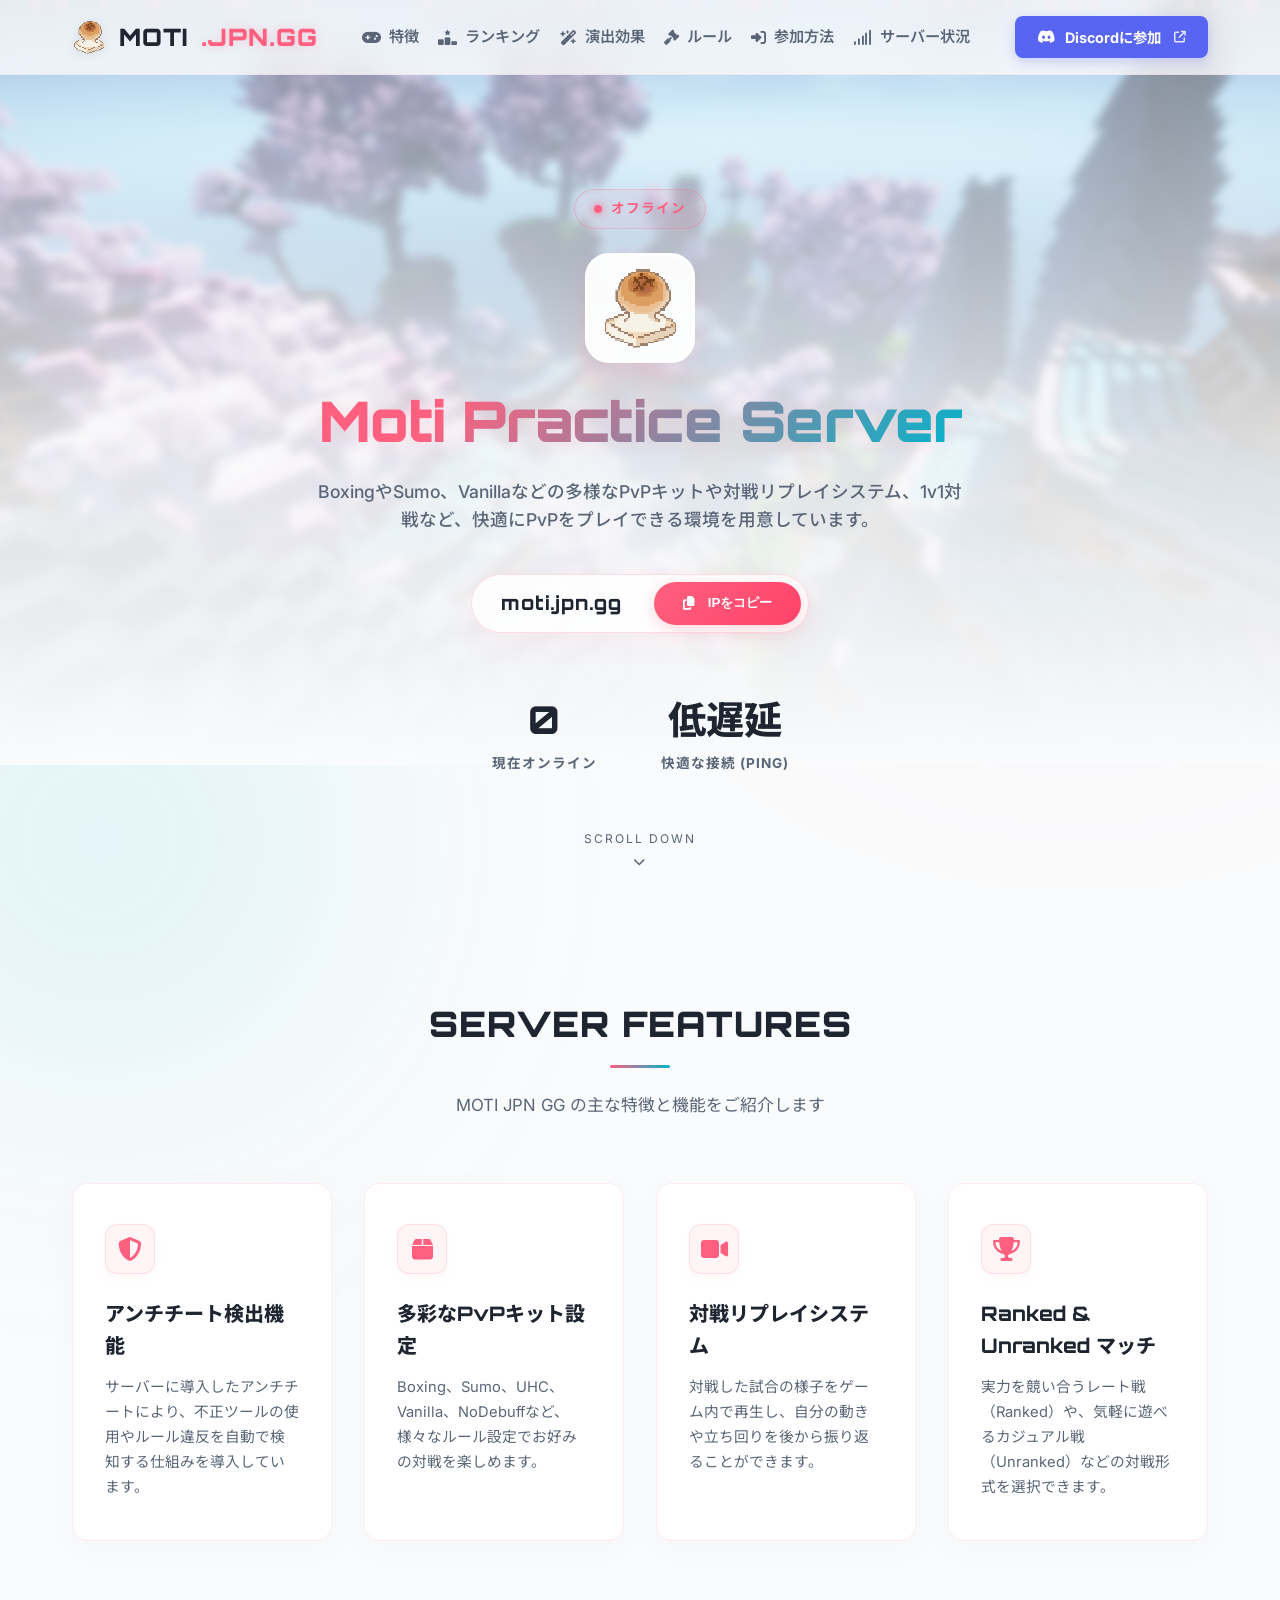
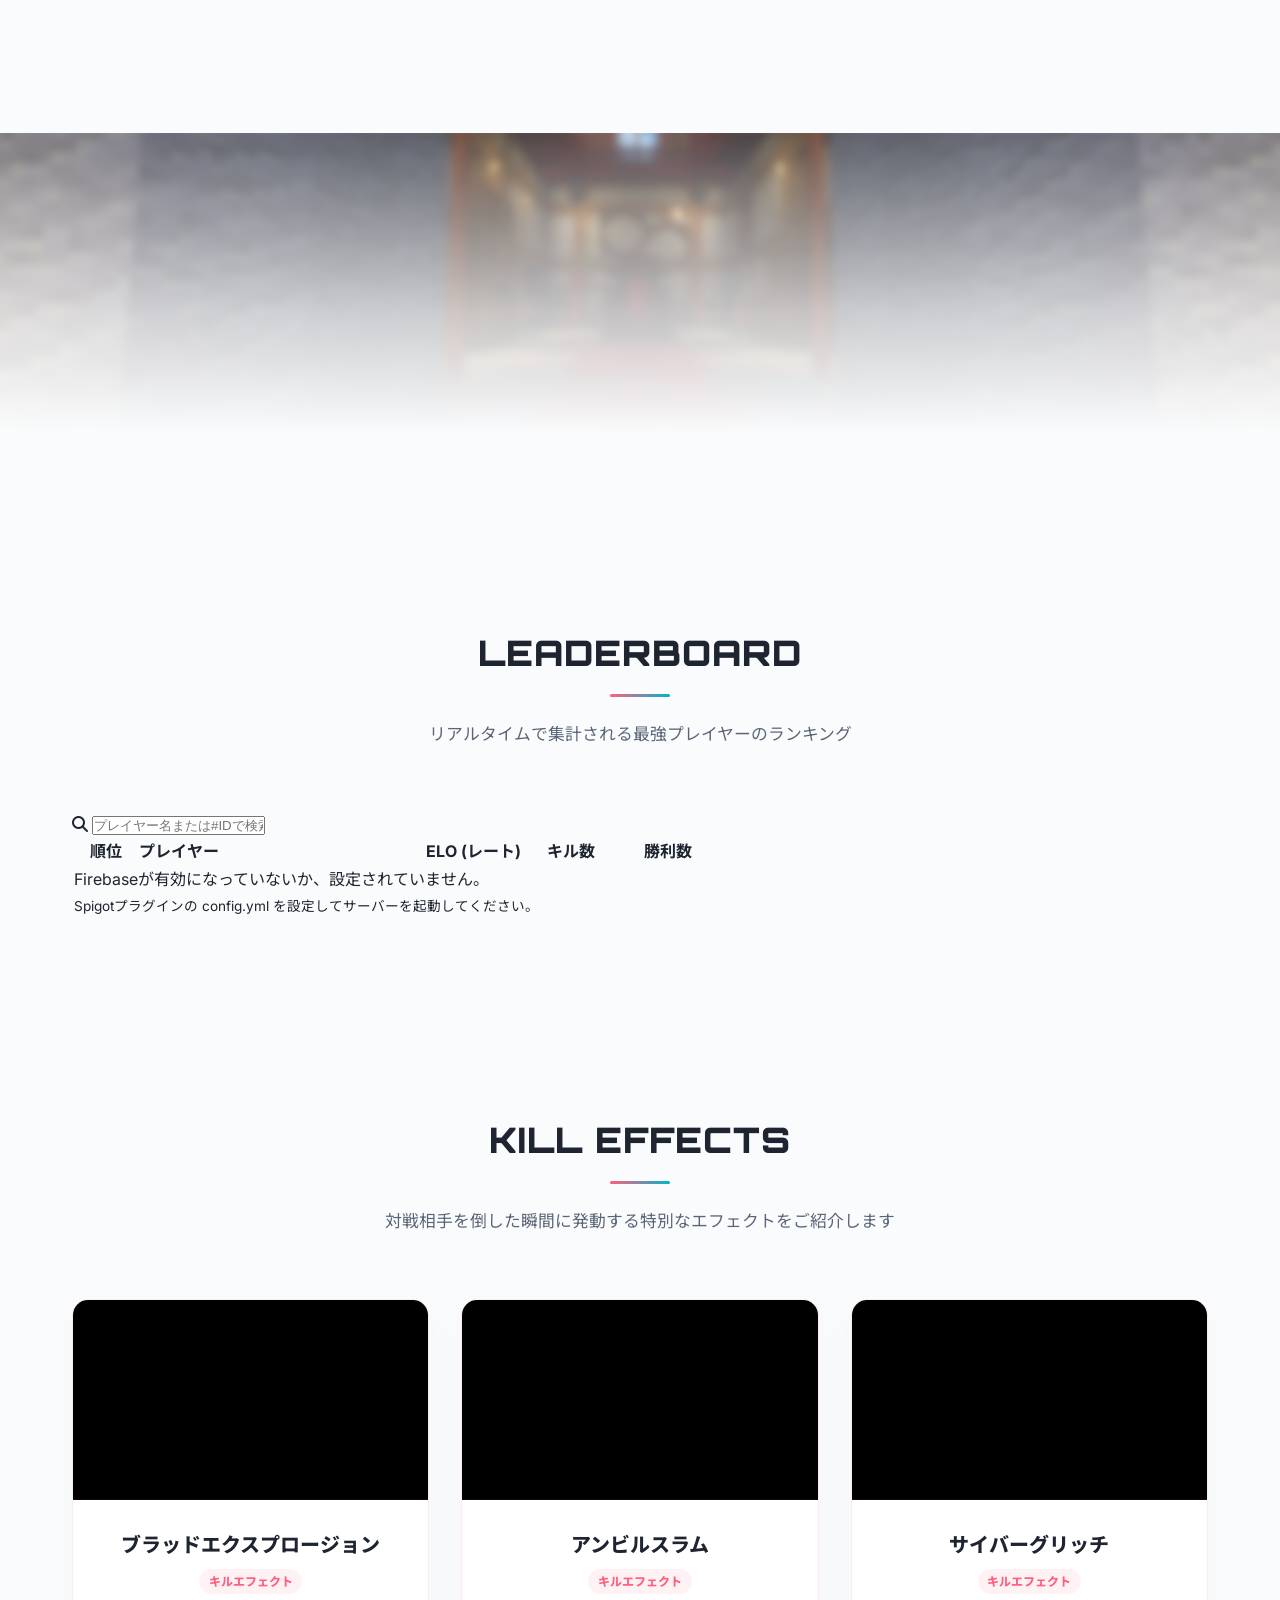
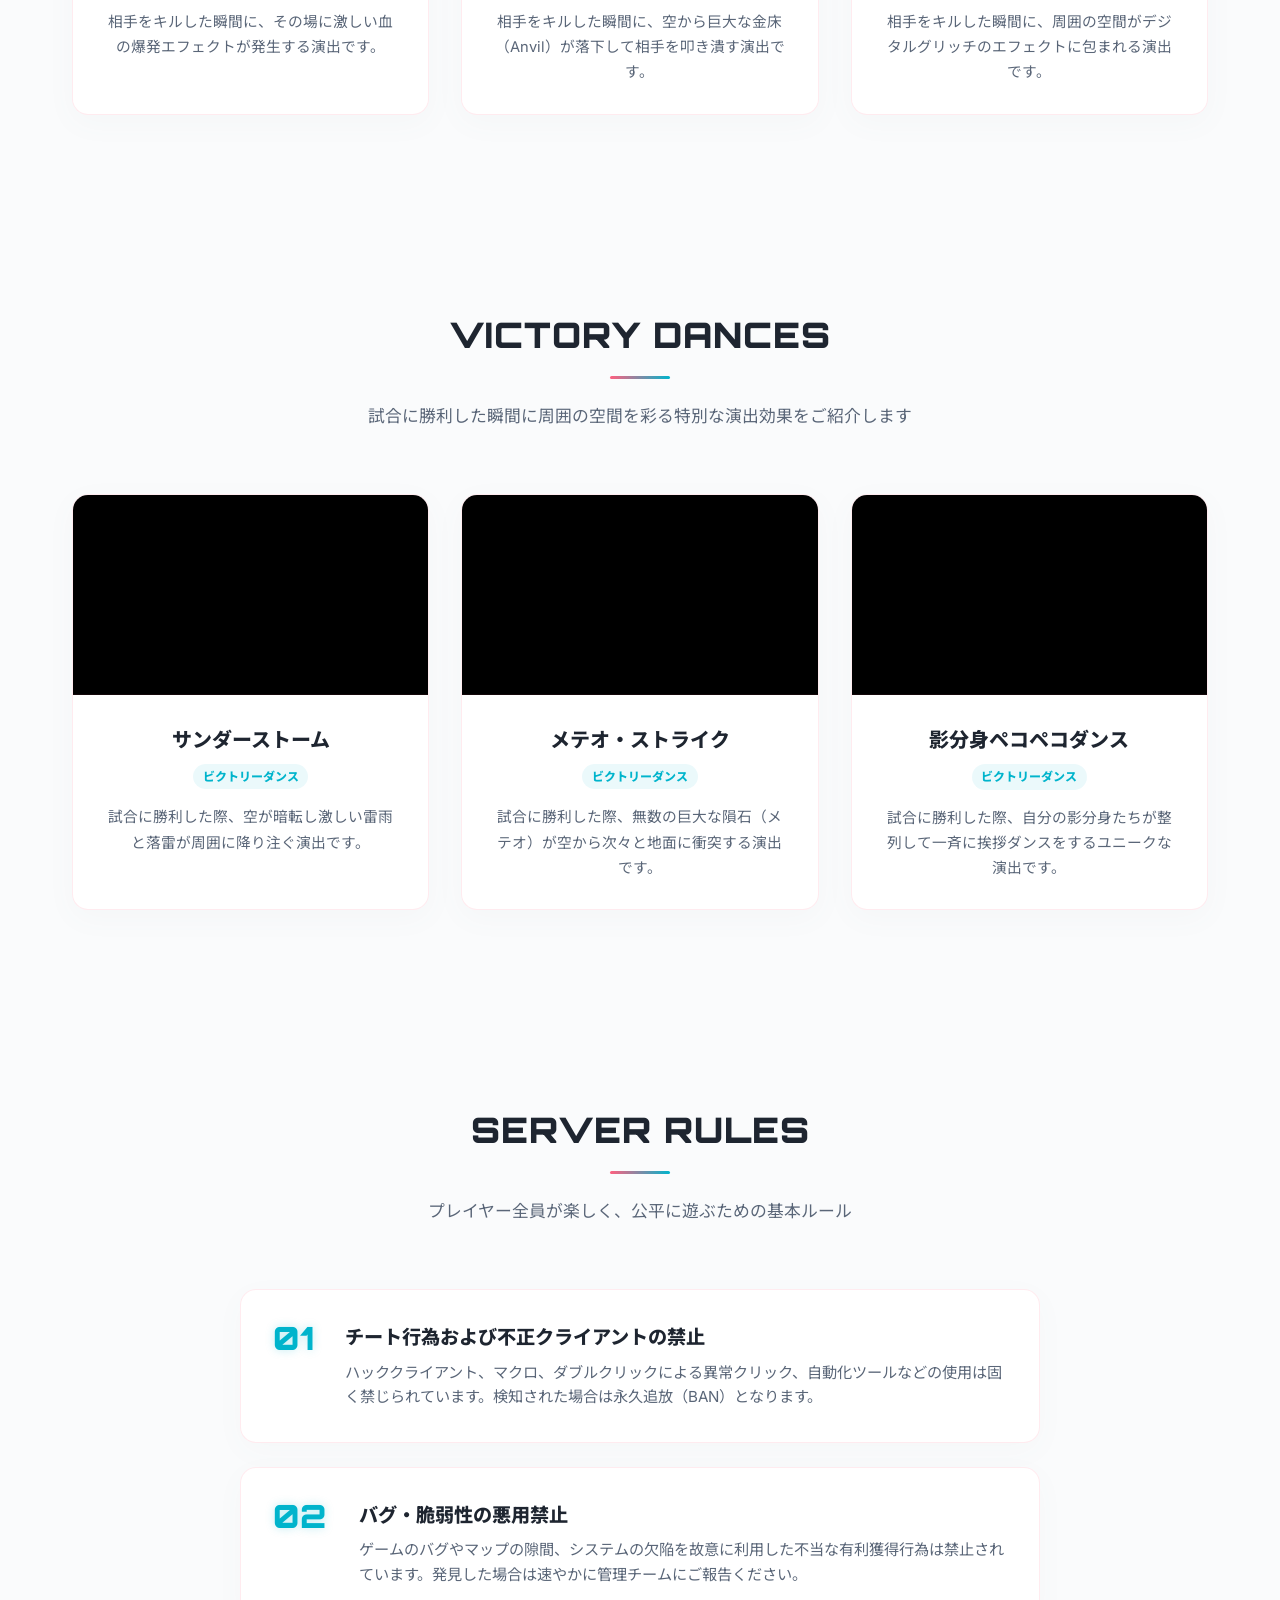
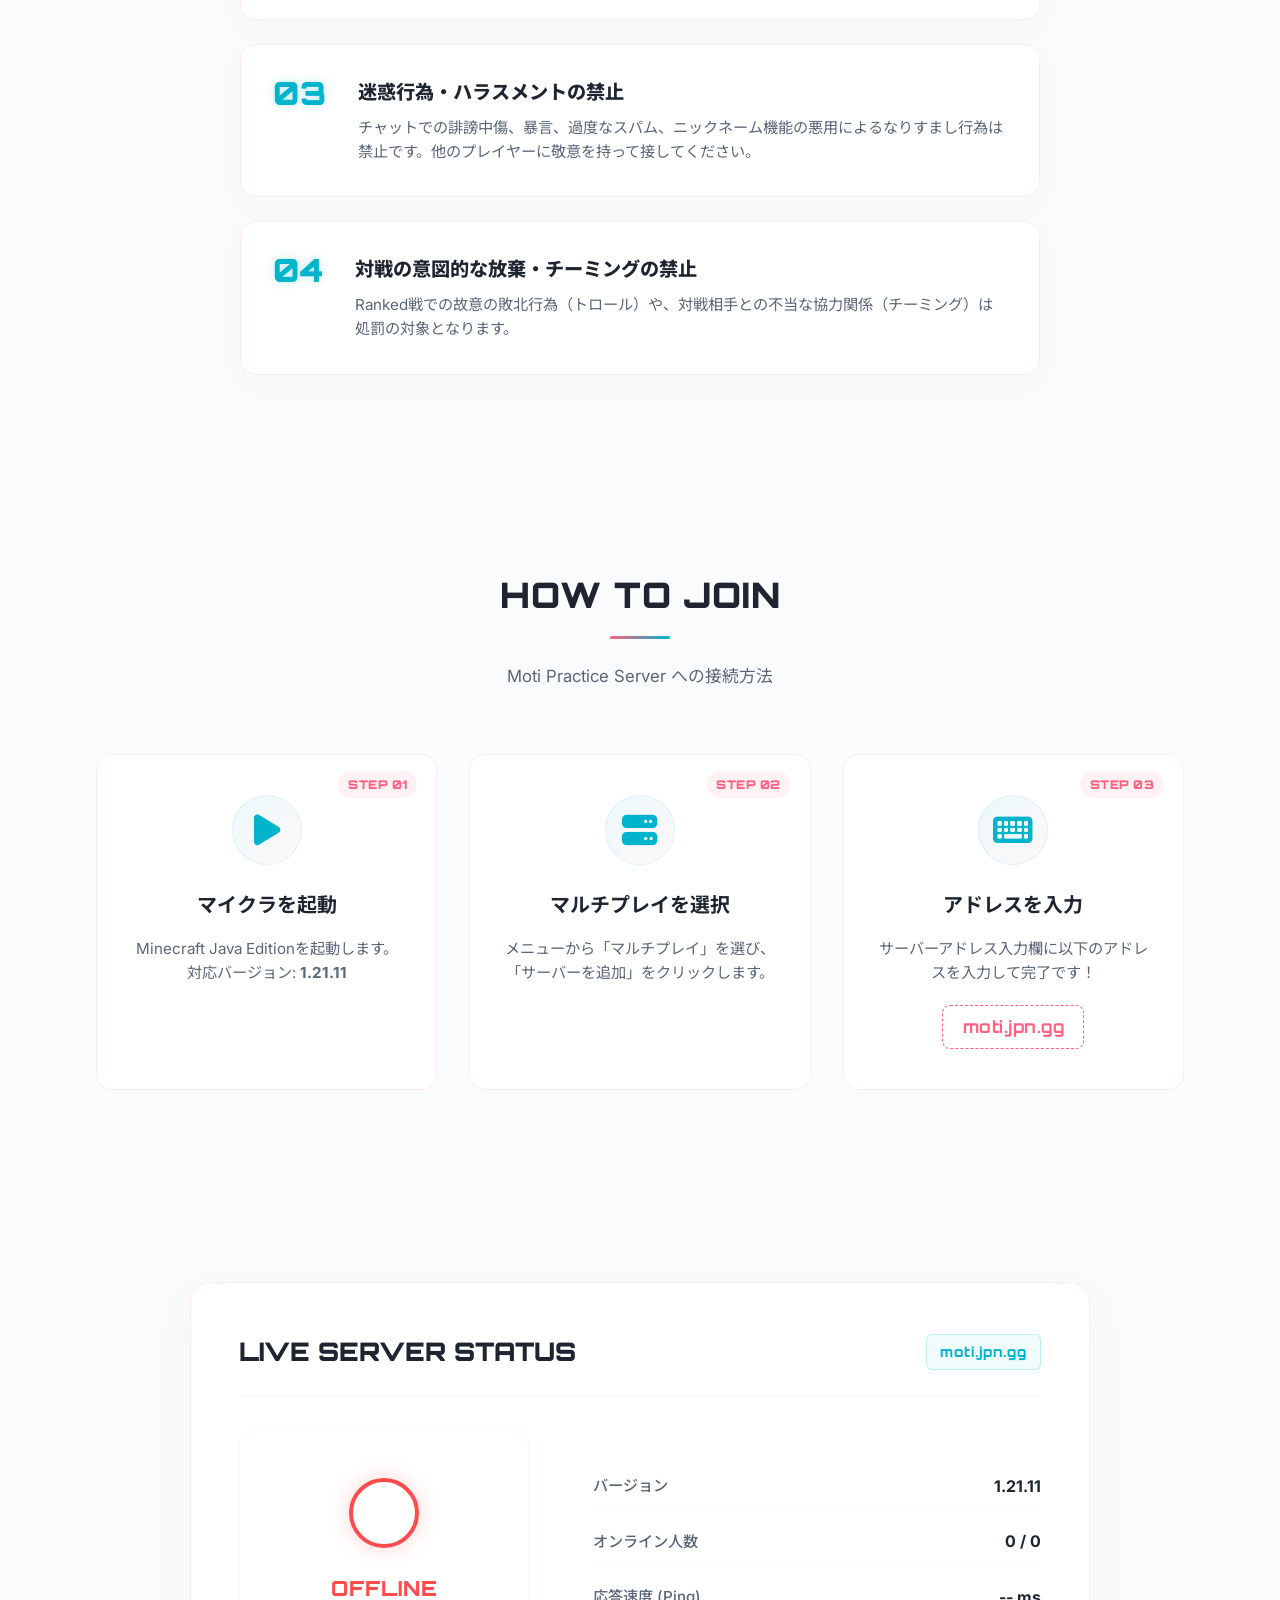
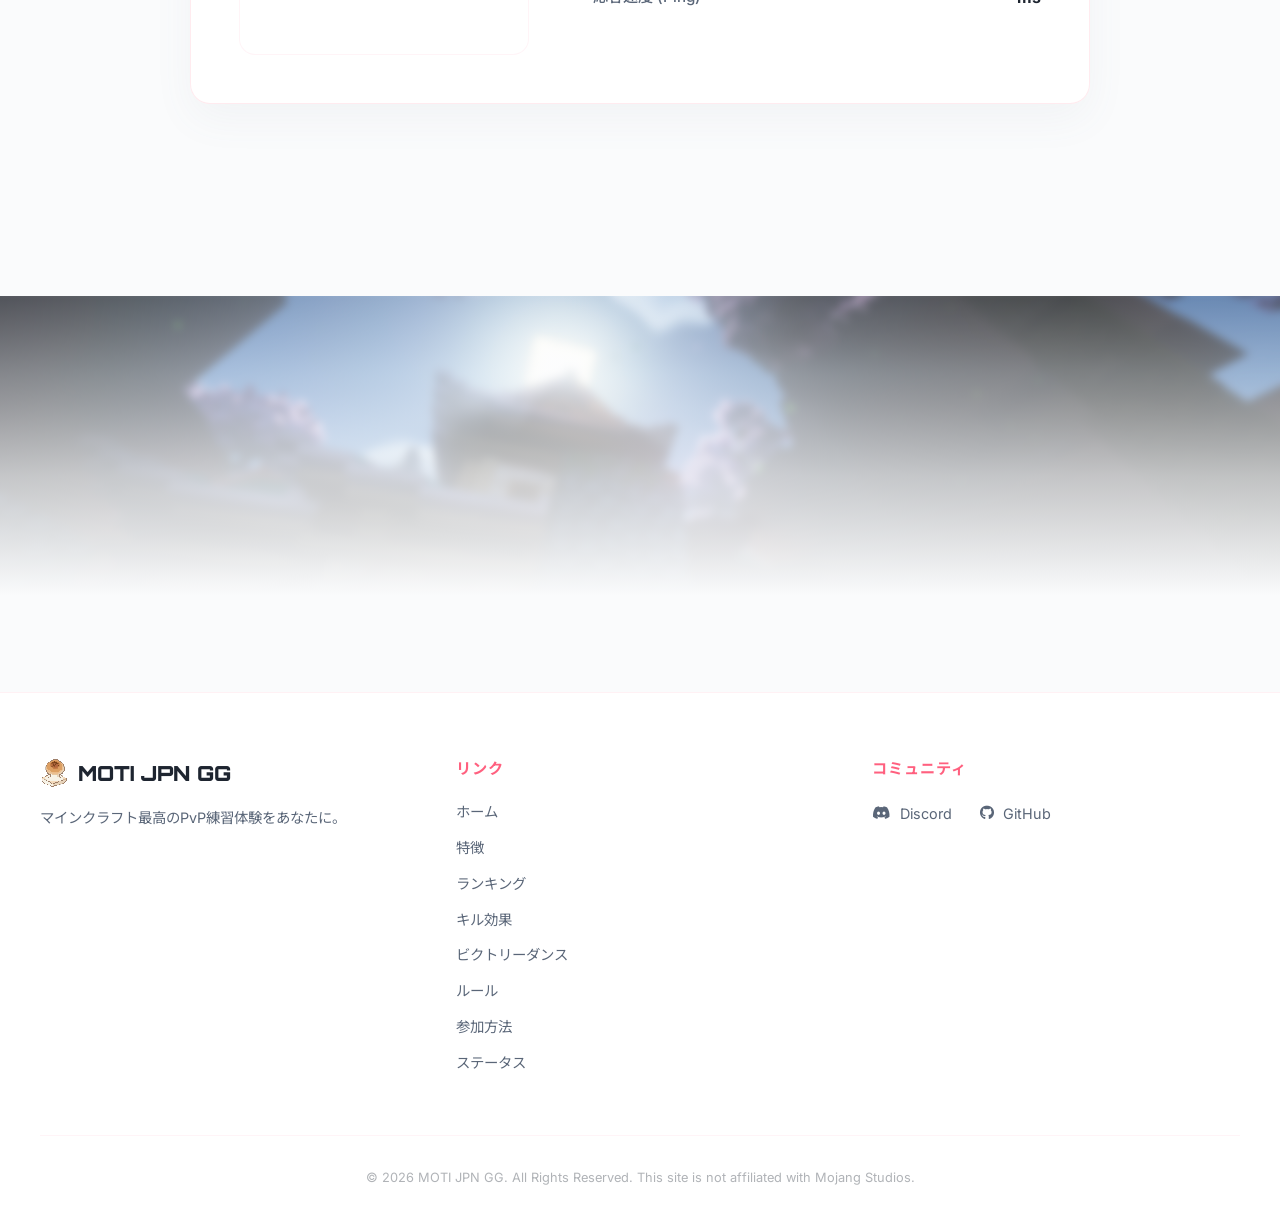
==== commit b834b4bc: "Add files via upload" ====
--- a/index.html
+++ b/index.html
@@ -38,6 +38,7 @@
             
             <nav class="nav-menu" id="nav-menu">
                 <a href="#features" class="nav-link" id="link-features"><i class="fa-solid fa-gamepad"></i> 特徴</a>
+                <a href="#leaderboard" class="nav-link" id="link-leaderboard"><i class="fa-solid fa-ranking-star"></i> ランキング</a>
                 <a href="#cosmetics" class="nav-link" id="link-cosmetics"><i class="fa-solid fa-wand-magic-sparkles"></i> 演出効果</a>
                 <a href="#rules" class="nav-link" id="link-rules"><i class="fa-solid fa-gavel"></i> ルール</a>
                 <a href="#join" class="nav-link" id="link-join"><i class="fa-solid fa-right-to-bracket"></i> 参加方法</a>
@@ -62,6 +63,7 @@
         <div class="drawer-links">
             <a href="#home" class="drawer-link" id="drawer-link-home"><i class="fa-solid fa-house"></i> ホーム</a>
             <a href="#features" class="drawer-link" id="drawer-link-features"><i class="fa-solid fa-gamepad"></i> 特徴</a>
+            <a href="#leaderboard" class="drawer-link" id="drawer-link-leaderboard"><i class="fa-solid fa-ranking-star"></i> ランキング</a>
             <a href="#cosmetics" class="drawer-link" id="drawer-link-cosmetics"><i class="fa-solid fa-skull"></i> キル効果</a>
             <a href="#victorydances" class="drawer-link" id="drawer-link-victorydances"><i class="fa-solid fa-trophy"></i> ビクトリーダンス</a>
             <a href="#rules" class="drawer-link" id="drawer-link-rules"><i class="fa-solid fa-gavel"></i> ルール</a>
@@ -171,6 +173,43 @@
             </div>
         </section>
 
+        <!-- Leaderboard Section -->
+        <section id="leaderboard" class="section">
+            <h2 class="section-title">LEADERBOARD <span class="accent-line"></span></h2>
+            <p class="section-subtitle">リアルタイムで集計される最強プレイヤーのランキング</p>
+            
+            <div class="leaderboard-container">
+                <div class="leaderboard-card">
+                    <div class="leaderboard-header">
+                        <div class="leaderboard-search">
+                            <i class="fa-solid fa-magnifying-glass"></i>
+                            <input type="text" id="leaderboard-search-input" placeholder="プレイヤー名または#IDで検索...">
+                        </div>
+                    </div>
+                    <div class="leaderboard-table-wrapper">
+                        <table class="leaderboard-table">
+                            <thead>
+                                <tr>
+                                    <th style="width: 10%;">順位</th>
+                                    <th style="width: 45%; text-align: left;">プレイヤー</th>
+                                    <th style="width: 15%;">ELO (レート)</th>
+                                    <th style="width: 15%;">キル数</th>
+                                    <th style="width: 15%;">勝利数</th>
+                                </tr>
+                            </thead>
+                            <tbody id="leaderboard-body">
+                                <tr>
+                                    <td colspan="5" class="leaderboard-empty" id="leaderboard-status-text">
+                                        <div class="spinner-inline"></div> ランキングデータを読み込み中...
+                                    </td>
+                                </tr>
+                            </tbody>
+                        </table>
+                    </div>
+                </div>
+            </div>
+        </section>
+
         <!-- Kill Effects Section -->
         <section id="cosmetics" class="section">
             <h2 class="section-title">KILL EFFECTS <span class="accent-line"></span></h2>
@@ -406,6 +445,7 @@
                 <h4>リンク</h4>
                 <a href="#home">ホーム</a>
                 <a href="#features">特徴</a>
+                <a href="#leaderboard">ランキング</a>
                 <a href="#cosmetics">キル効果</a>
                 <a href="#victorydances">ビクトリーダンス</a>
                 <a href="#rules">ルール</a>
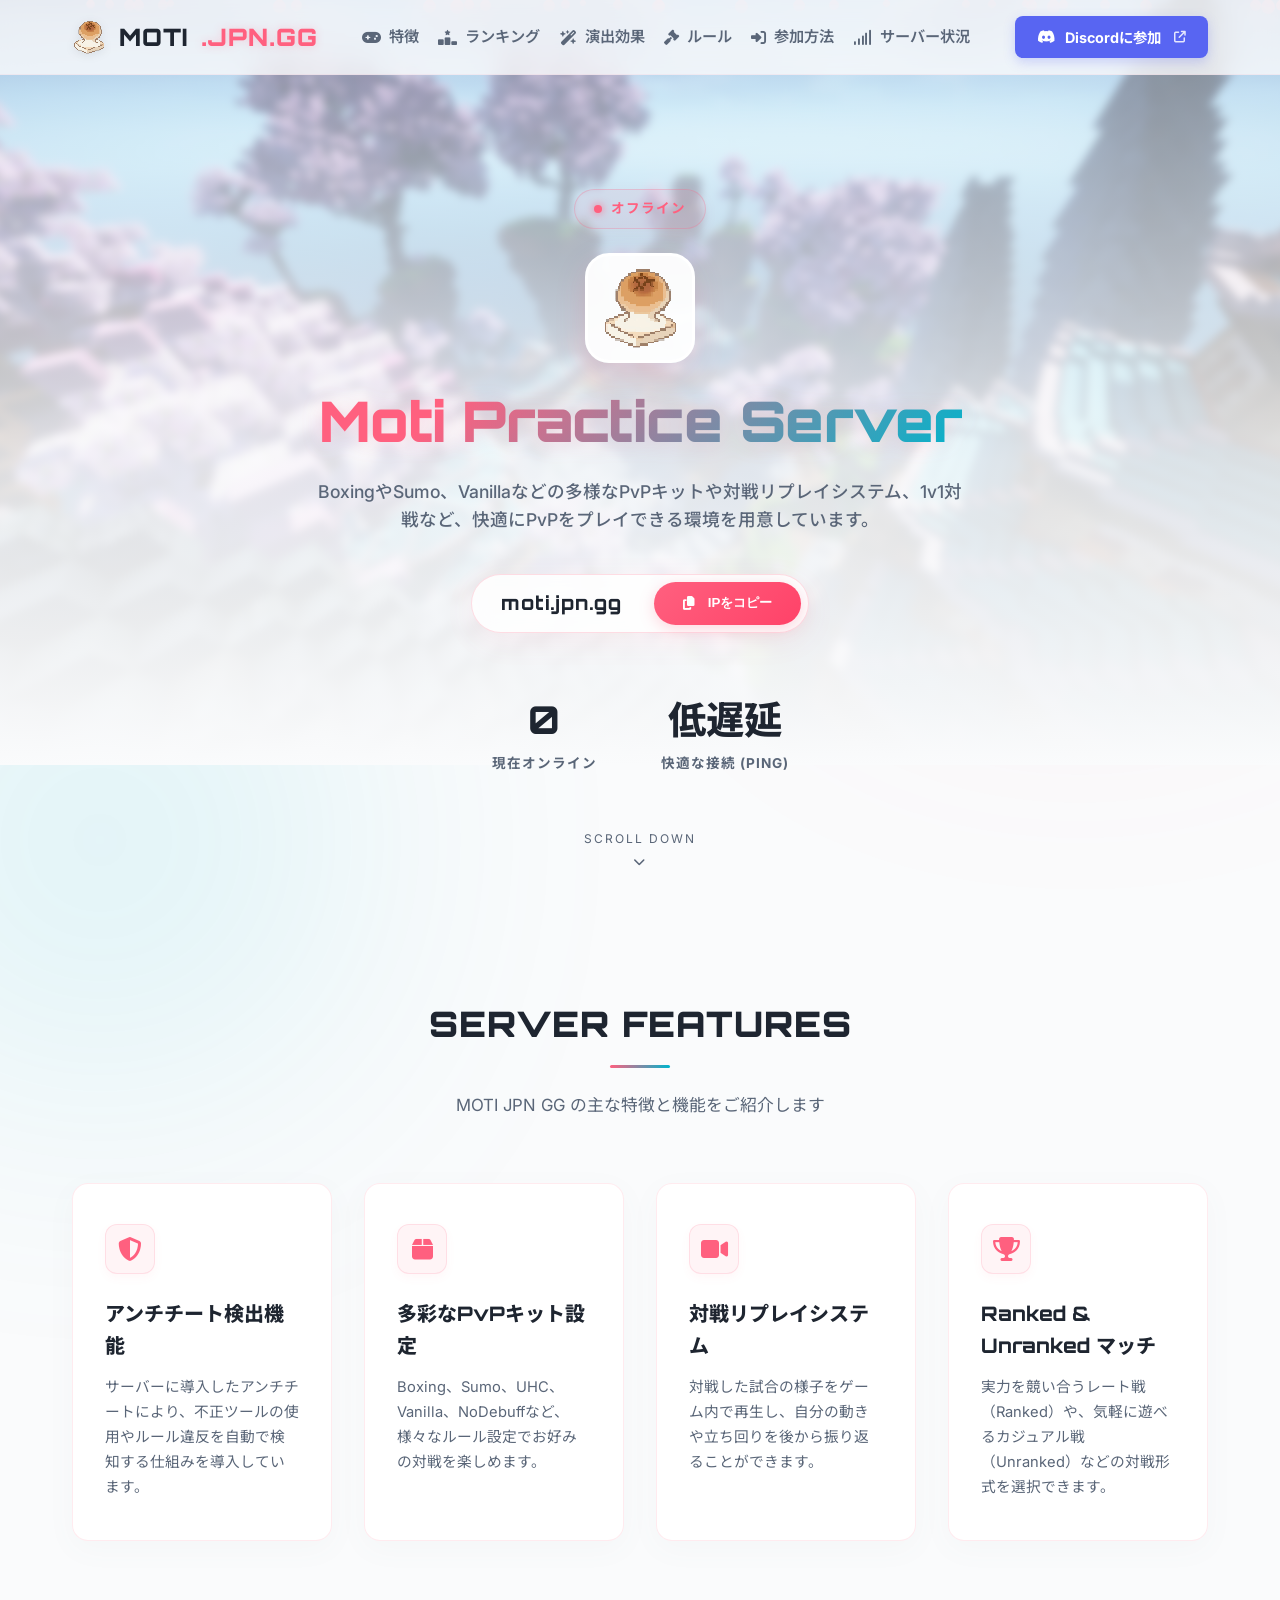
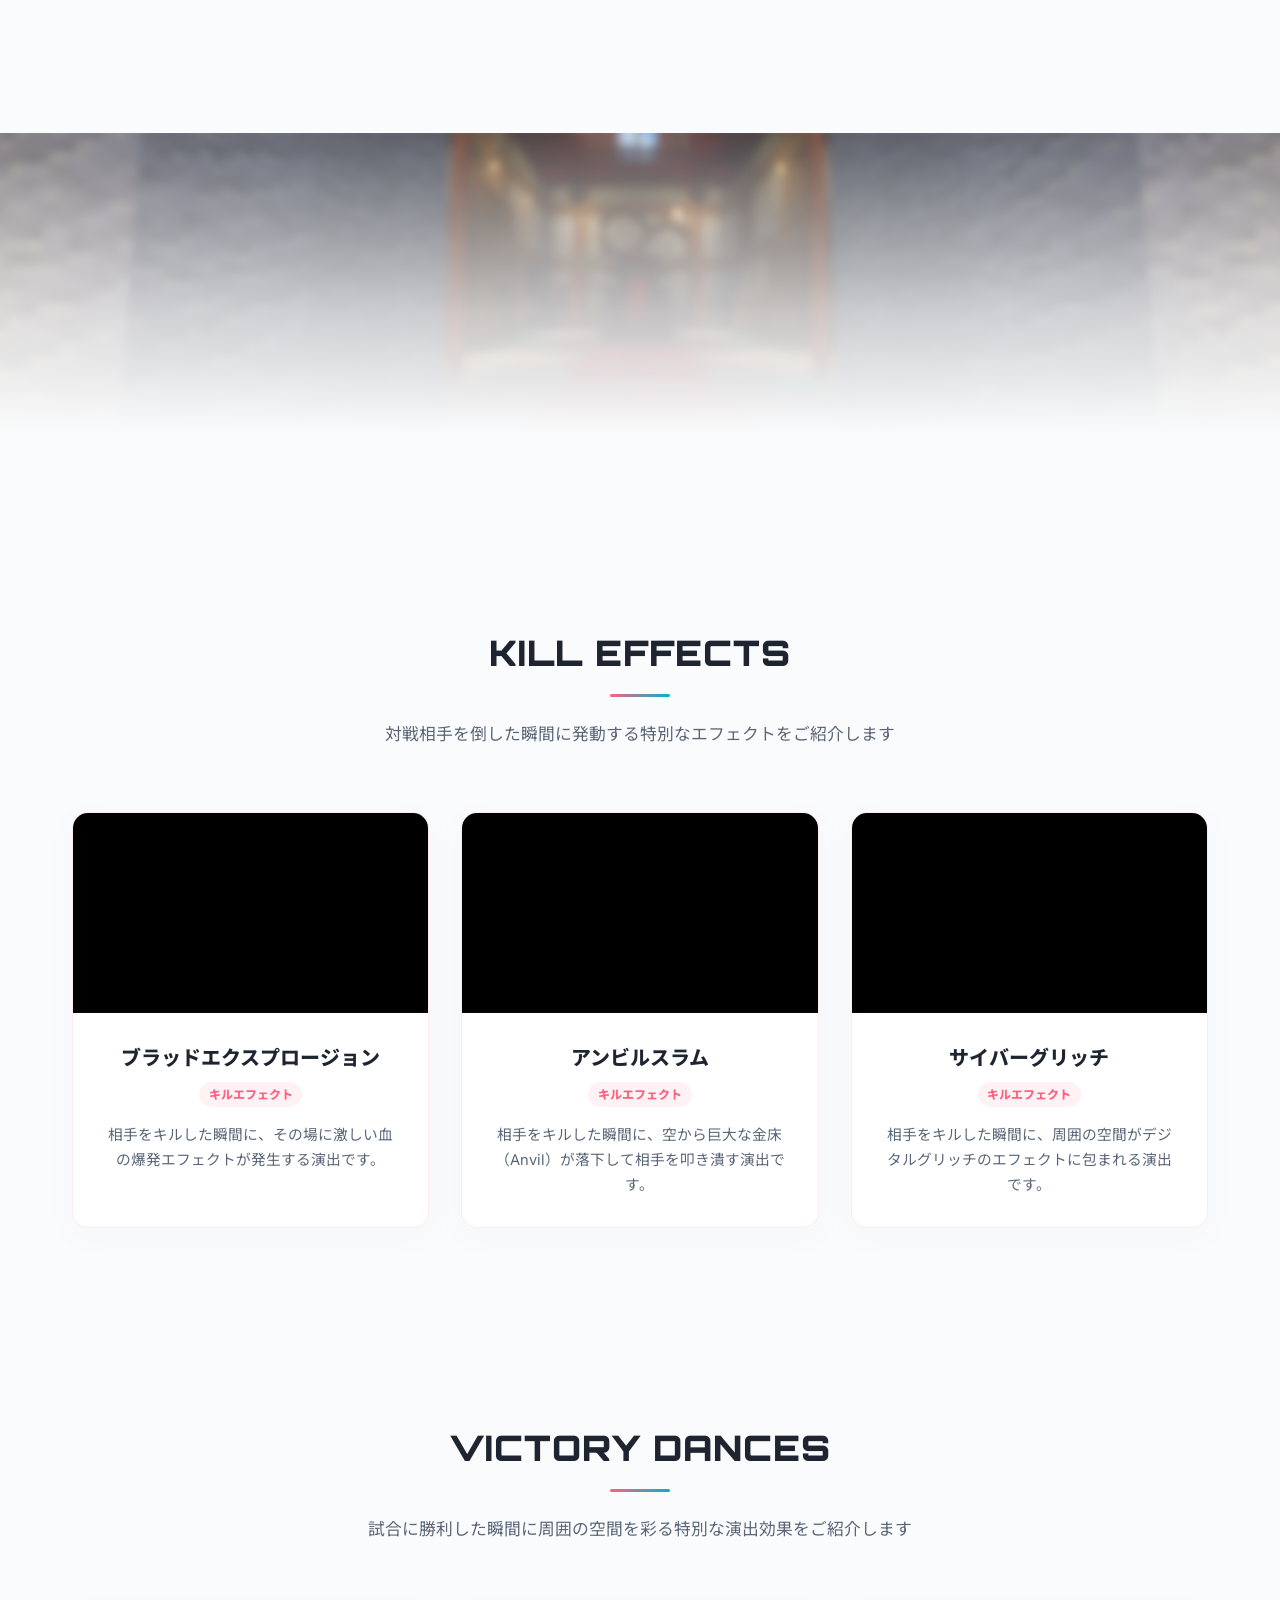
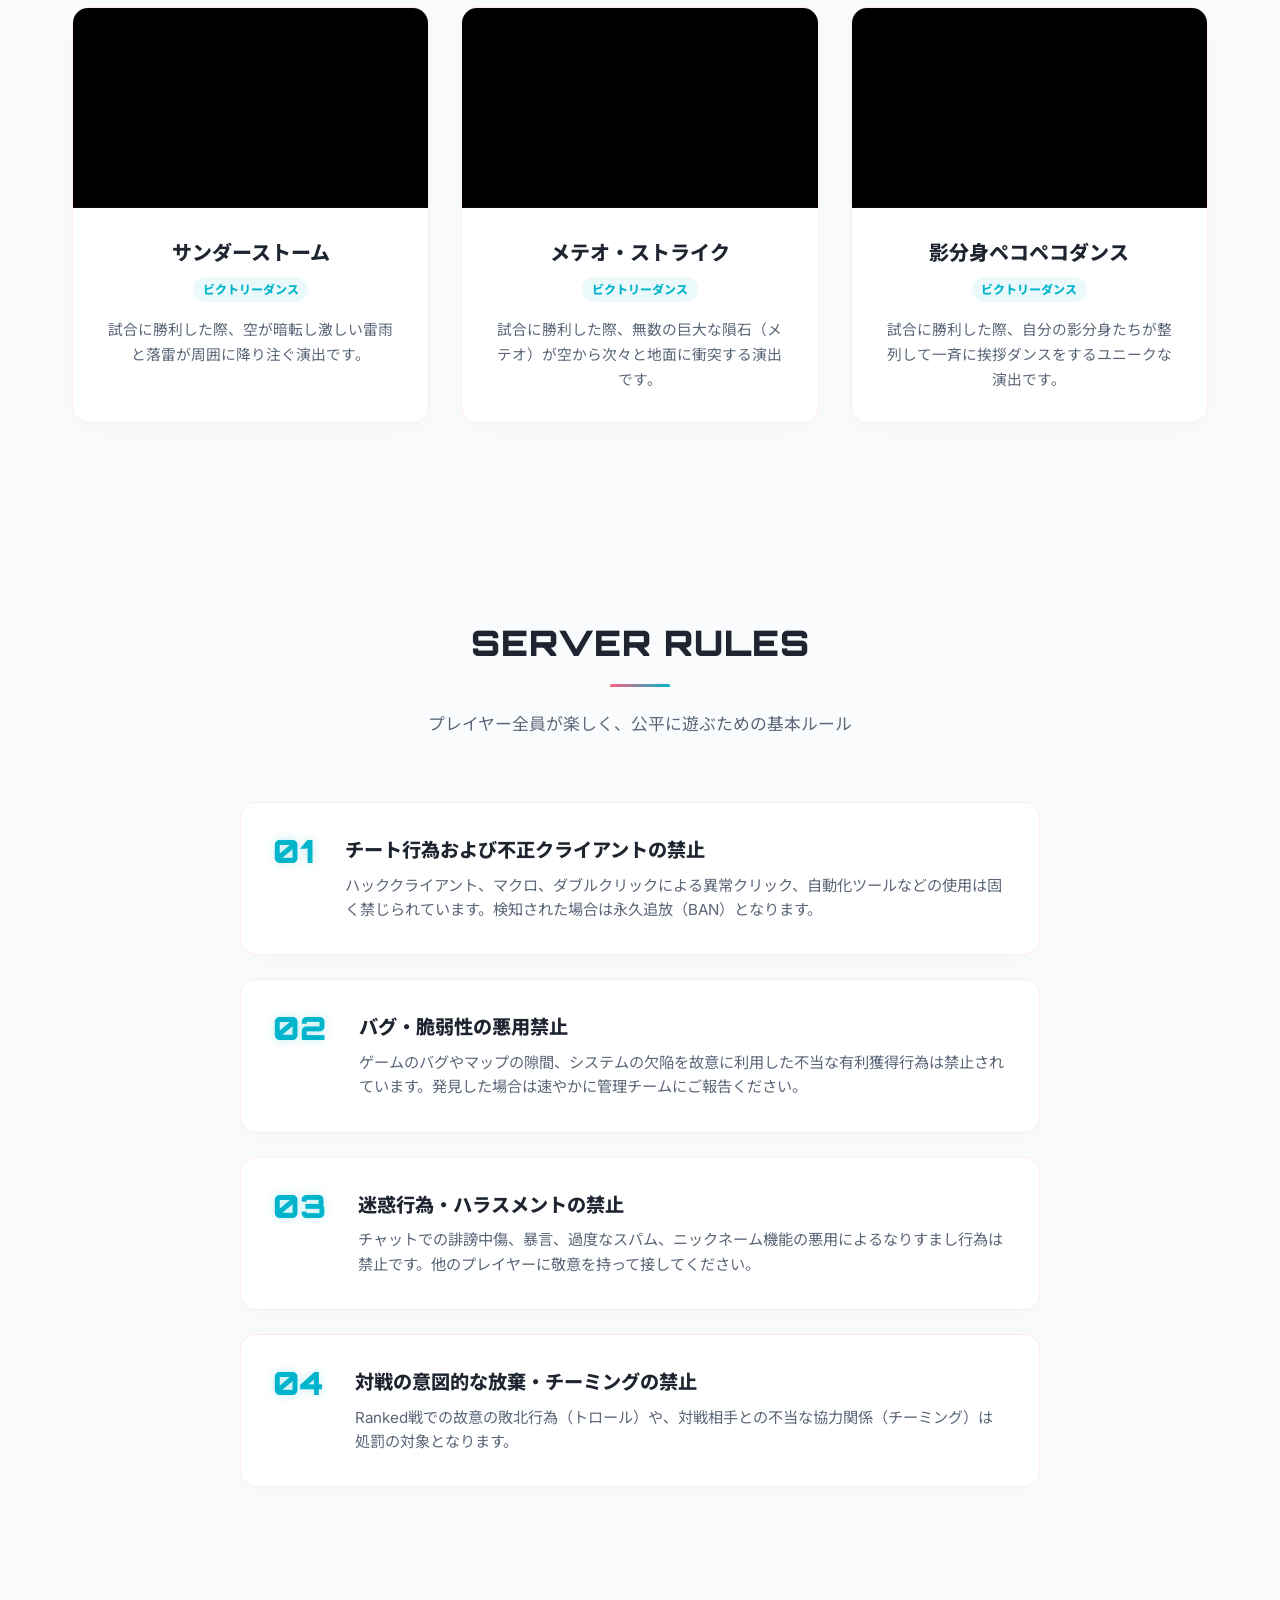
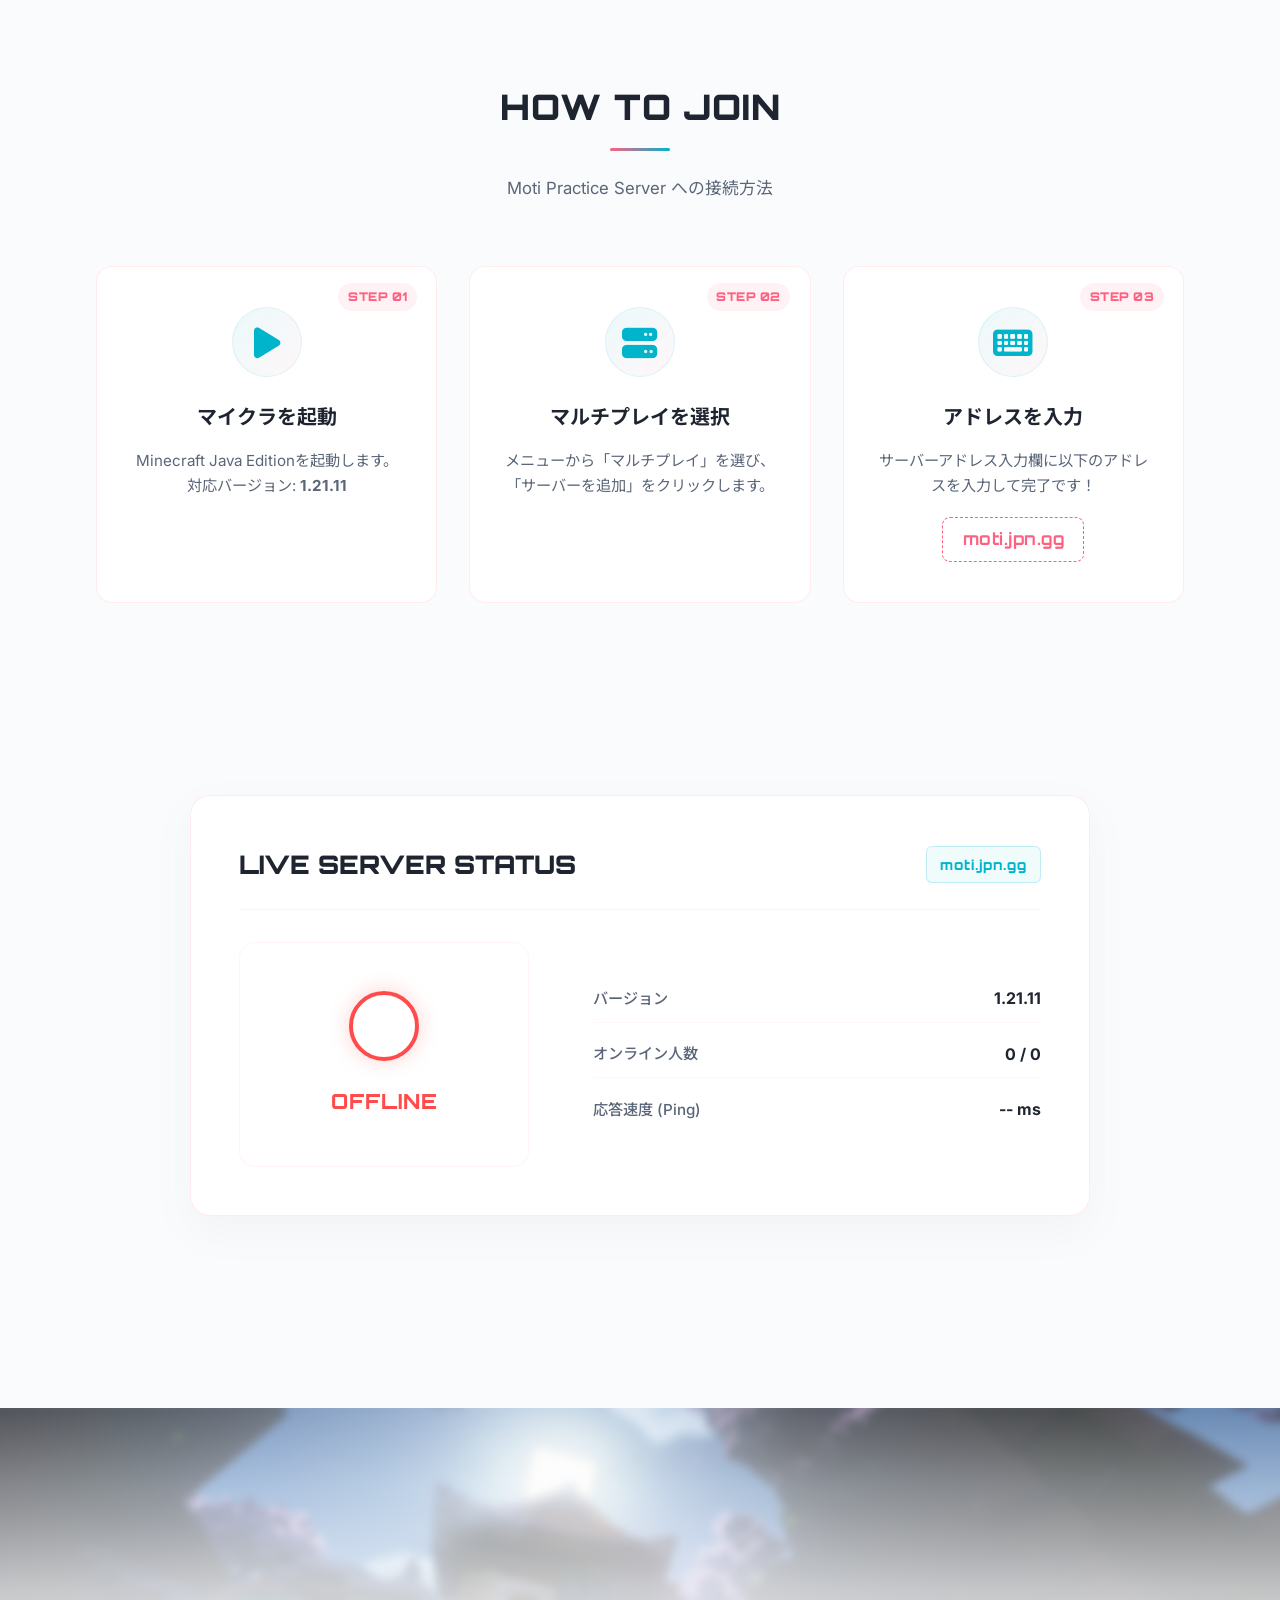
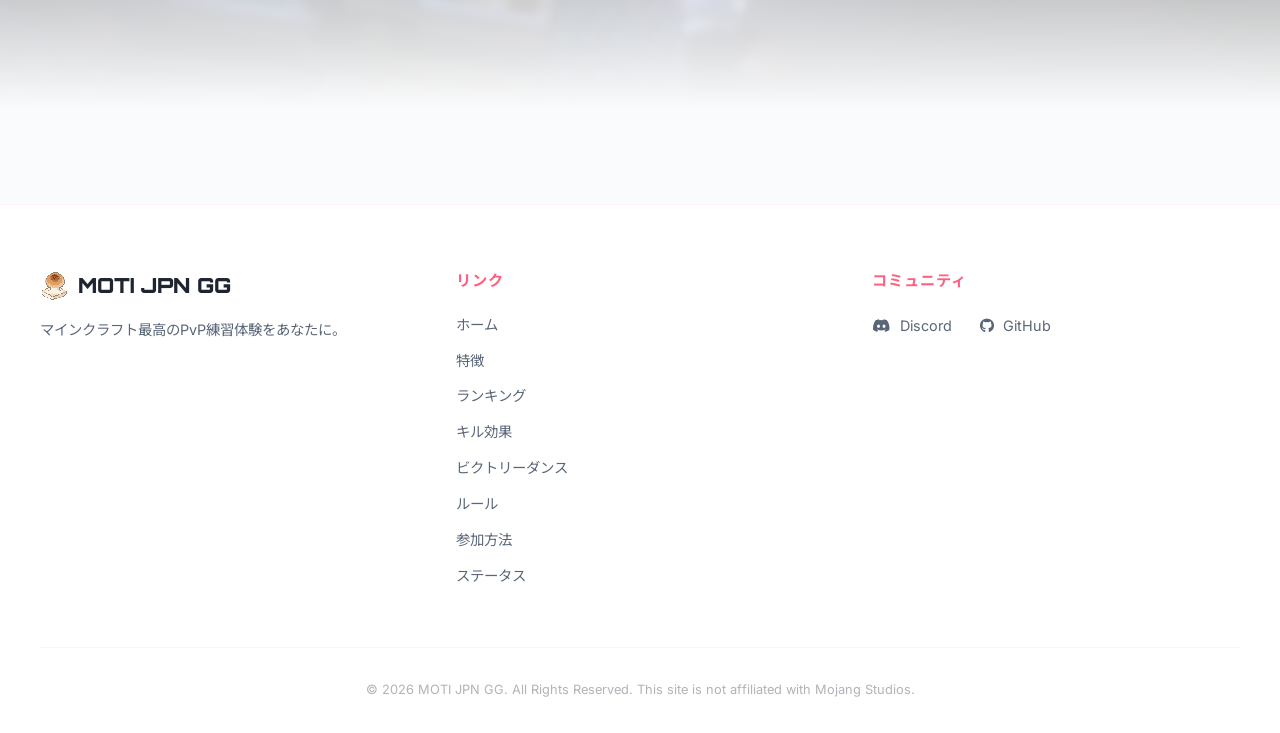
==== commit 7d518a89: "Add files via upload" ====
--- a/index.html
+++ b/index.html
@@ -37,12 +37,12 @@
             </a>
             
             <nav class="nav-menu" id="nav-menu">
-                <a href="#features" class="nav-link" id="link-features"><i class="fa-solid fa-gamepad"></i> 特徴</a>
-                <a href="#leaderboard" class="nav-link" id="link-leaderboard"><i class="fa-solid fa-ranking-star"></i> ランキング</a>
-                <a href="#cosmetics" class="nav-link" id="link-cosmetics"><i class="fa-solid fa-wand-magic-sparkles"></i> 演出効果</a>
-                <a href="#rules" class="nav-link" id="link-rules"><i class="fa-solid fa-gavel"></i> ルール</a>
-                <a href="#join" class="nav-link" id="link-join"><i class="fa-solid fa-right-to-bracket"></i> 参加方法</a>
-                <a href="#status" class="nav-link" id="link-status"><i class="fa-solid fa-signal"></i> サーバー状況</a>
+                <a href="index.html#features" class="nav-link" id="link-features"><i class="fa-solid fa-gamepad"></i> 特徴</a>
+                <a href="leaderboard.html" class="nav-link" id="link-leaderboard"><i class="fa-solid fa-ranking-star"></i> ランキング</a>
+                <a href="index.html#cosmetics" class="nav-link" id="link-cosmetics"><i class="fa-solid fa-wand-magic-sparkles"></i> 演出効果</a>
+                <a href="index.html#rules" class="nav-link" id="link-rules"><i class="fa-solid fa-gavel"></i> ルール</a>
+                <a href="index.html#join" class="nav-link" id="link-join"><i class="fa-solid fa-right-to-bracket"></i> 参加方法</a>
+                <a href="index.html#status" class="nav-link" id="link-status"><i class="fa-solid fa-signal"></i> サーバー状況</a>
             </nav>
             
             <div class="nav-cta">
@@ -61,14 +61,14 @@
     <div class="mobile-drawer" id="mobile-drawer">
         <button class="mobile-drawer-close" id="mobile-drawer-close"><i class="fa-solid fa-xmark"></i></button>
         <div class="drawer-links">
-            <a href="#home" class="drawer-link" id="drawer-link-home"><i class="fa-solid fa-house"></i> ホーム</a>
-            <a href="#features" class="drawer-link" id="drawer-link-features"><i class="fa-solid fa-gamepad"></i> 特徴</a>
-            <a href="#leaderboard" class="drawer-link" id="drawer-link-leaderboard"><i class="fa-solid fa-ranking-star"></i> ランキング</a>
-            <a href="#cosmetics" class="drawer-link" id="drawer-link-cosmetics"><i class="fa-solid fa-skull"></i> キル効果</a>
-            <a href="#victorydances" class="drawer-link" id="drawer-link-victorydances"><i class="fa-solid fa-trophy"></i> ビクトリーダンス</a>
-            <a href="#rules" class="drawer-link" id="drawer-link-rules"><i class="fa-solid fa-gavel"></i> ルール</a>
-            <a href="#join" class="drawer-link" id="drawer-link-join"><i class="fa-solid fa-right-to-bracket"></i> 参加方法</a>
-            <a href="#status" class="drawer-link" id="drawer-link-status"><i class="fa-solid fa-signal"></i> サーバー状況</a>
+            <a href="index.html#home" class="drawer-link" id="drawer-link-home"><i class="fa-solid fa-house"></i> ホーム</a>
+            <a href="index.html#features" class="drawer-link" id="drawer-link-features"><i class="fa-solid fa-gamepad"></i> 特徴</a>
+            <a href="leaderboard.html" class="drawer-link" id="drawer-link-leaderboard"><i class="fa-solid fa-ranking-star"></i> ランキング</a>
+            <a href="index.html#cosmetics" class="drawer-link" id="drawer-link-cosmetics"><i class="fa-solid fa-skull"></i> キル効果</a>
+            <a href="index.html#victorydances" class="drawer-link" id="drawer-link-victorydances"><i class="fa-solid fa-trophy"></i> ビクトリーダンス</a>
+            <a href="index.html#rules" class="drawer-link" id="drawer-link-rules"><i class="fa-solid fa-gavel"></i> ルール</a>
+            <a href="index.html#join" class="drawer-link" id="drawer-link-join"><i class="fa-solid fa-right-to-bracket"></i> 参加方法</a>
+            <a href="index.html#status" class="drawer-link" id="drawer-link-status"><i class="fa-solid fa-signal"></i> サーバー状況</a>
             <button class="btn btn-copy-ip" id="btn-copy-ip-drawer" style="margin-top: 2rem; width: 100%;">
                 <i class="fa-solid fa-copy"></i> IPをコピー
             </button>
@@ -173,42 +173,6 @@
             </div>
         </section>
 
-        <!-- Leaderboard Section -->
-        <section id="leaderboard" class="section">
-            <h2 class="section-title">LEADERBOARD <span class="accent-line"></span></h2>
-            <p class="section-subtitle">リアルタイムで集計される最強プレイヤーのランキング</p>
-            
-            <div class="leaderboard-container">
-                <div class="leaderboard-card">
-                    <div class="leaderboard-header">
-                        <div class="leaderboard-search">
-                            <i class="fa-solid fa-magnifying-glass"></i>
-                            <input type="text" id="leaderboard-search-input" placeholder="プレイヤー名または#IDで検索...">
-                        </div>
-                    </div>
-                    <div class="leaderboard-table-wrapper">
-                        <table class="leaderboard-table">
-                            <thead>
-                                <tr>
-                                    <th style="width: 10%;">順位</th>
-                                    <th style="width: 45%; text-align: left;">プレイヤー</th>
-                                    <th style="width: 15%;">ELO (レート)</th>
-                                    <th style="width: 15%;">キル数</th>
-                                    <th style="width: 15%;">勝利数</th>
-                                </tr>
-                            </thead>
-                            <tbody id="leaderboard-body">
-                                <tr>
-                                    <td colspan="5" class="leaderboard-empty" id="leaderboard-status-text">
-                                        <div class="spinner-inline"></div> ランキングデータを読み込み中...
-                                    </td>
-                                </tr>
-                            </tbody>
-                        </table>
-                    </div>
-                </div>
-            </div>
-        </section>
 
         <!-- Kill Effects Section -->
         <section id="cosmetics" class="section">
--- a/style.css
+++ b/style.css
@@ -1225,3 +1225,99 @@
     color: var(--text-primary);
     text-shadow: 0 2px 10px rgba(250, 251, 252, 0.5);
 }
+
+/* Leaderboard Page Specific Styles */
+.kit-selector-section {
+    padding: 2rem 0 1rem;
+}
+
+.kit-selector-container {
+    max-width: 1200px;
+    margin: 0 auto;
+    padding: 0 1.5rem;
+}
+
+.kit-tabs {
+    display: flex;
+    flex-wrap: wrap;
+    justify-content: center;
+    gap: 0.8rem;
+    border-bottom: 1px solid var(--border-color);
+    padding-bottom: 1.5rem;
+}
+
+.kit-tab {
+    background: var(--card-bg);
+    border: 1px solid var(--border-color);
+    border-radius: 12px;
+    padding: 0.8rem 1.2rem;
+    font-family: inherit;
+    font-weight: 700;
+    font-size: 0.9rem;
+    color: var(--text-secondary);
+    display: flex;
+    align-items: center;
+    gap: 0.6rem;
+    cursor: pointer;
+    transition: all 0.3s cubic-bezier(0.16, 1, 0.3, 1);
+    box-shadow: var(--shadow-small);
+}
+
+.kit-tab i {
+    font-size: 1rem;
+    color: var(--text-muted);
+    transition: color 0.3s ease;
+}
+
+.kit-tab:hover {
+    border-color: rgba(255, 96, 127, 0.3);
+    color: var(--text-primary);
+    transform: translateY(-2px);
+}
+
+.kit-tab.active {
+    background: linear-gradient(135deg, var(--accent-color) 0%, #ff4b72 100%);
+    border-color: var(--accent-color);
+    color: #fff;
+    box-shadow: 0 4px 15px rgba(255, 96, 127, 0.25);
+}
+
+.kit-tab.active i {
+    color: #fff;
+}
+
+.active-kit-label {
+    display: flex;
+    align-items: center;
+    font-family: var(--font-heading);
+    font-size: 1.1rem;
+    font-weight: 800;
+    color: var(--text-primary);
+    position: relative;
+    padding-left: 0.8rem;
+}
+
+.active-kit-label::before {
+    content: '';
+    position: absolute;
+    left: 0;
+    top: 50%;
+    transform: translateY(-50%);
+    width: 4px;
+    height: 18px;
+    background: var(--accent-color);
+    border-radius: 2px;
+}
+
+/* 3D Skin Render Styling */
+.player-avatar-3d {
+    width: 48px;
+    height: 48px;
+    object-fit: contain;
+    filter: drop-shadow(0 4px 6px rgba(0, 0, 0, 0.15));
+    transition: transform 0.3s ease;
+}
+
+.player-info-cell:hover .player-avatar-3d {
+    transform: scale(1.15) translateY(-2px);
+}
